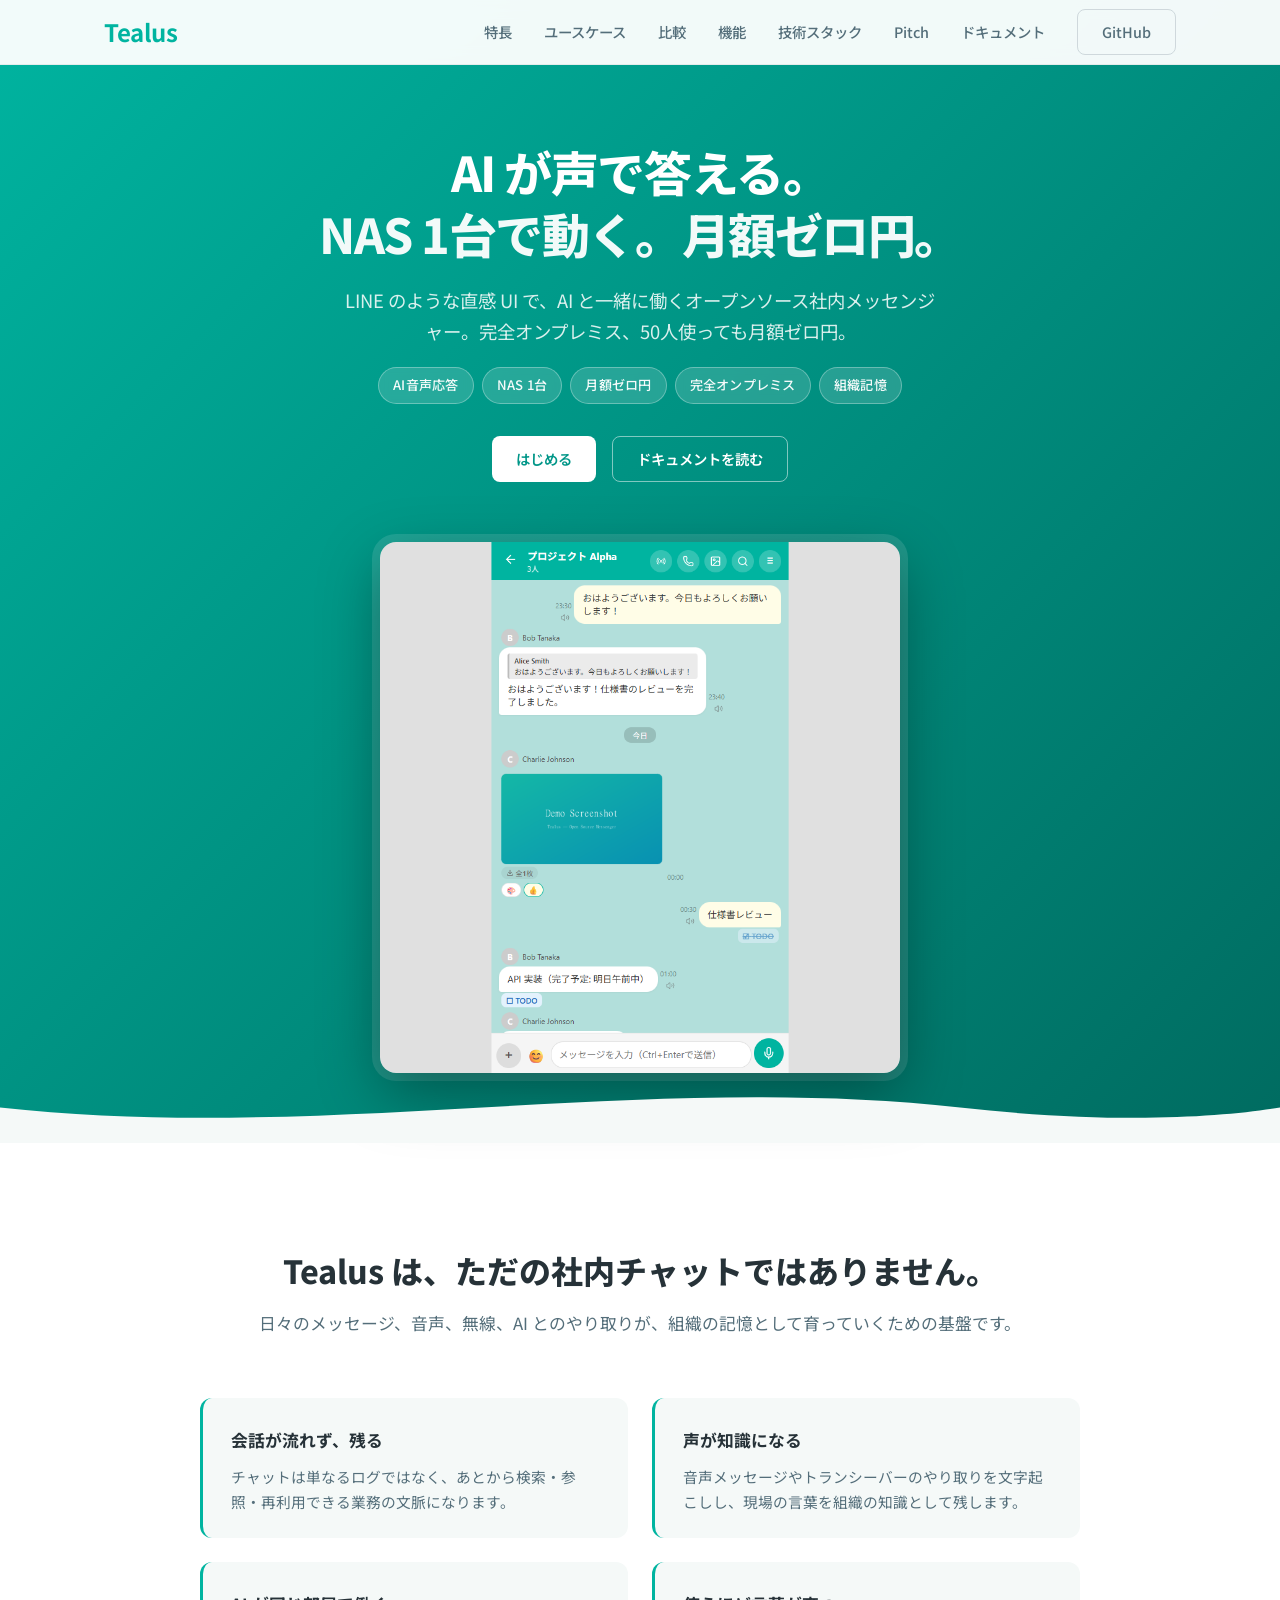
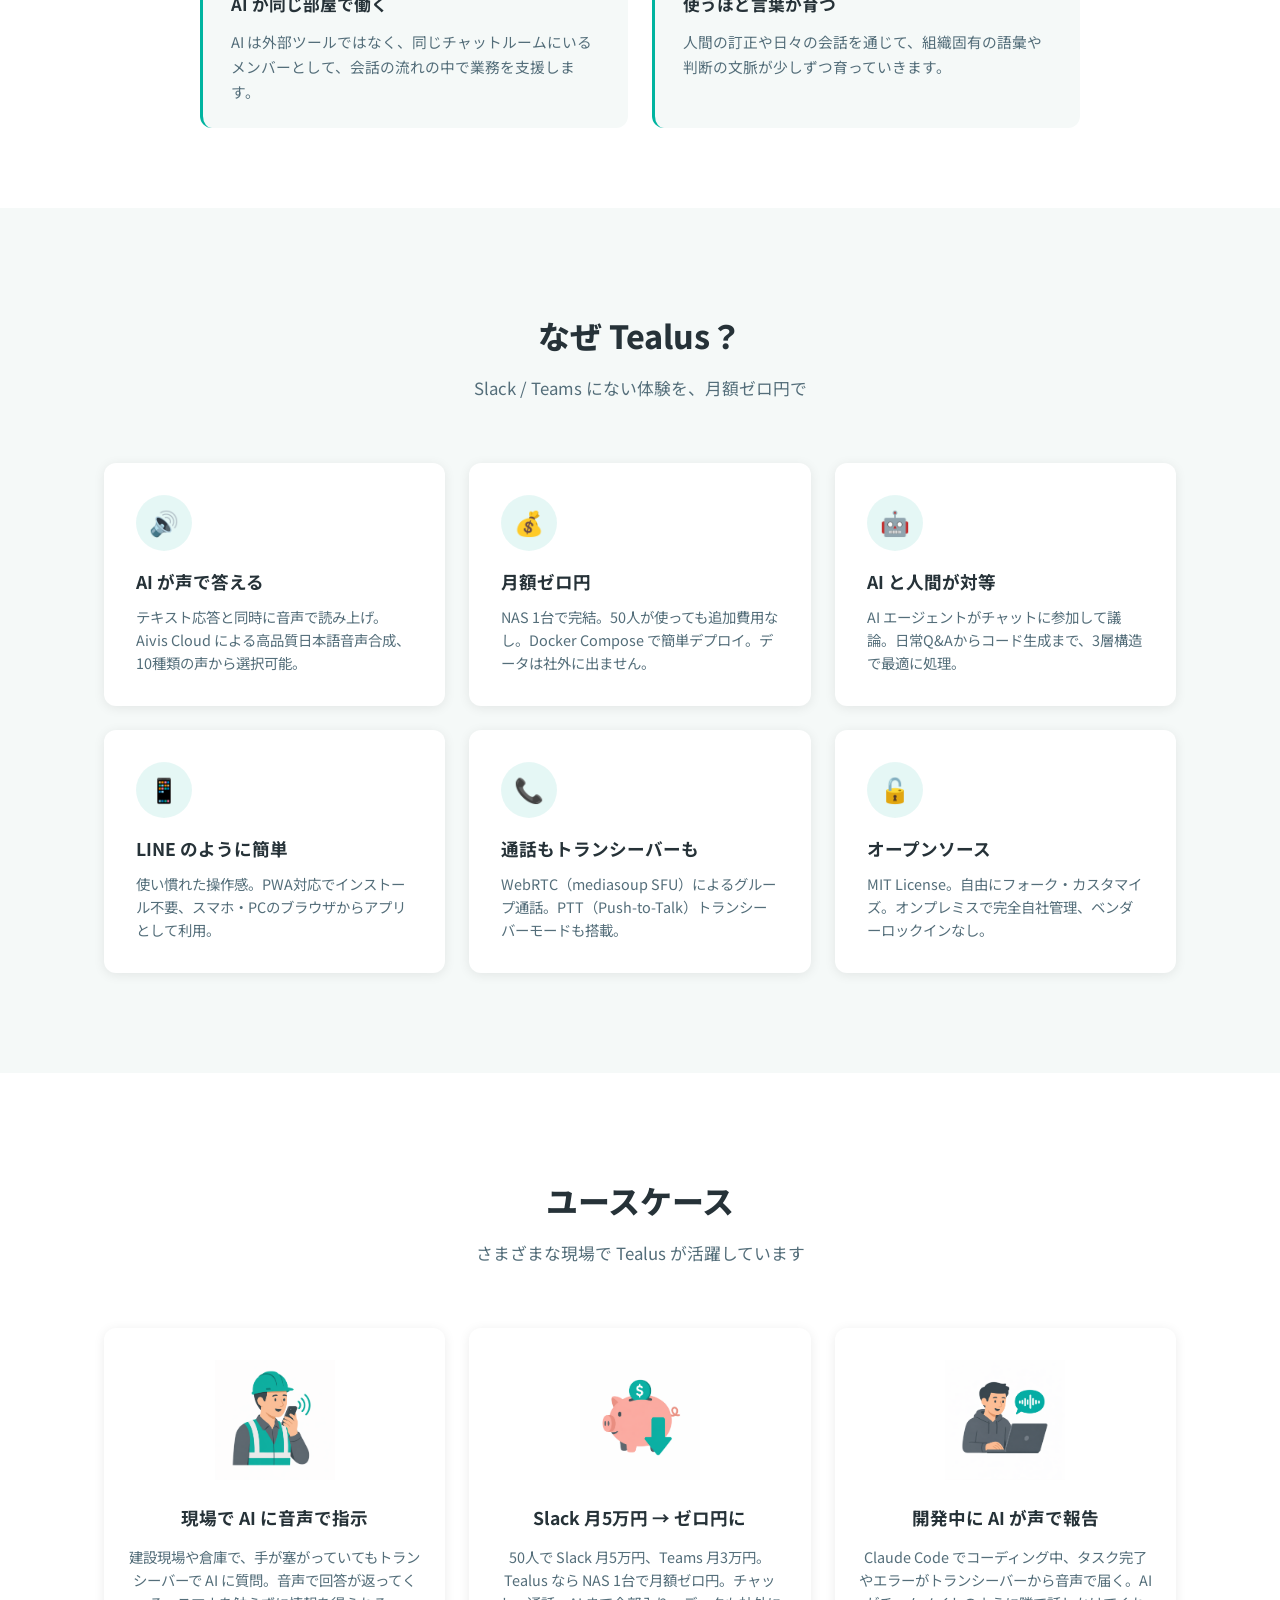
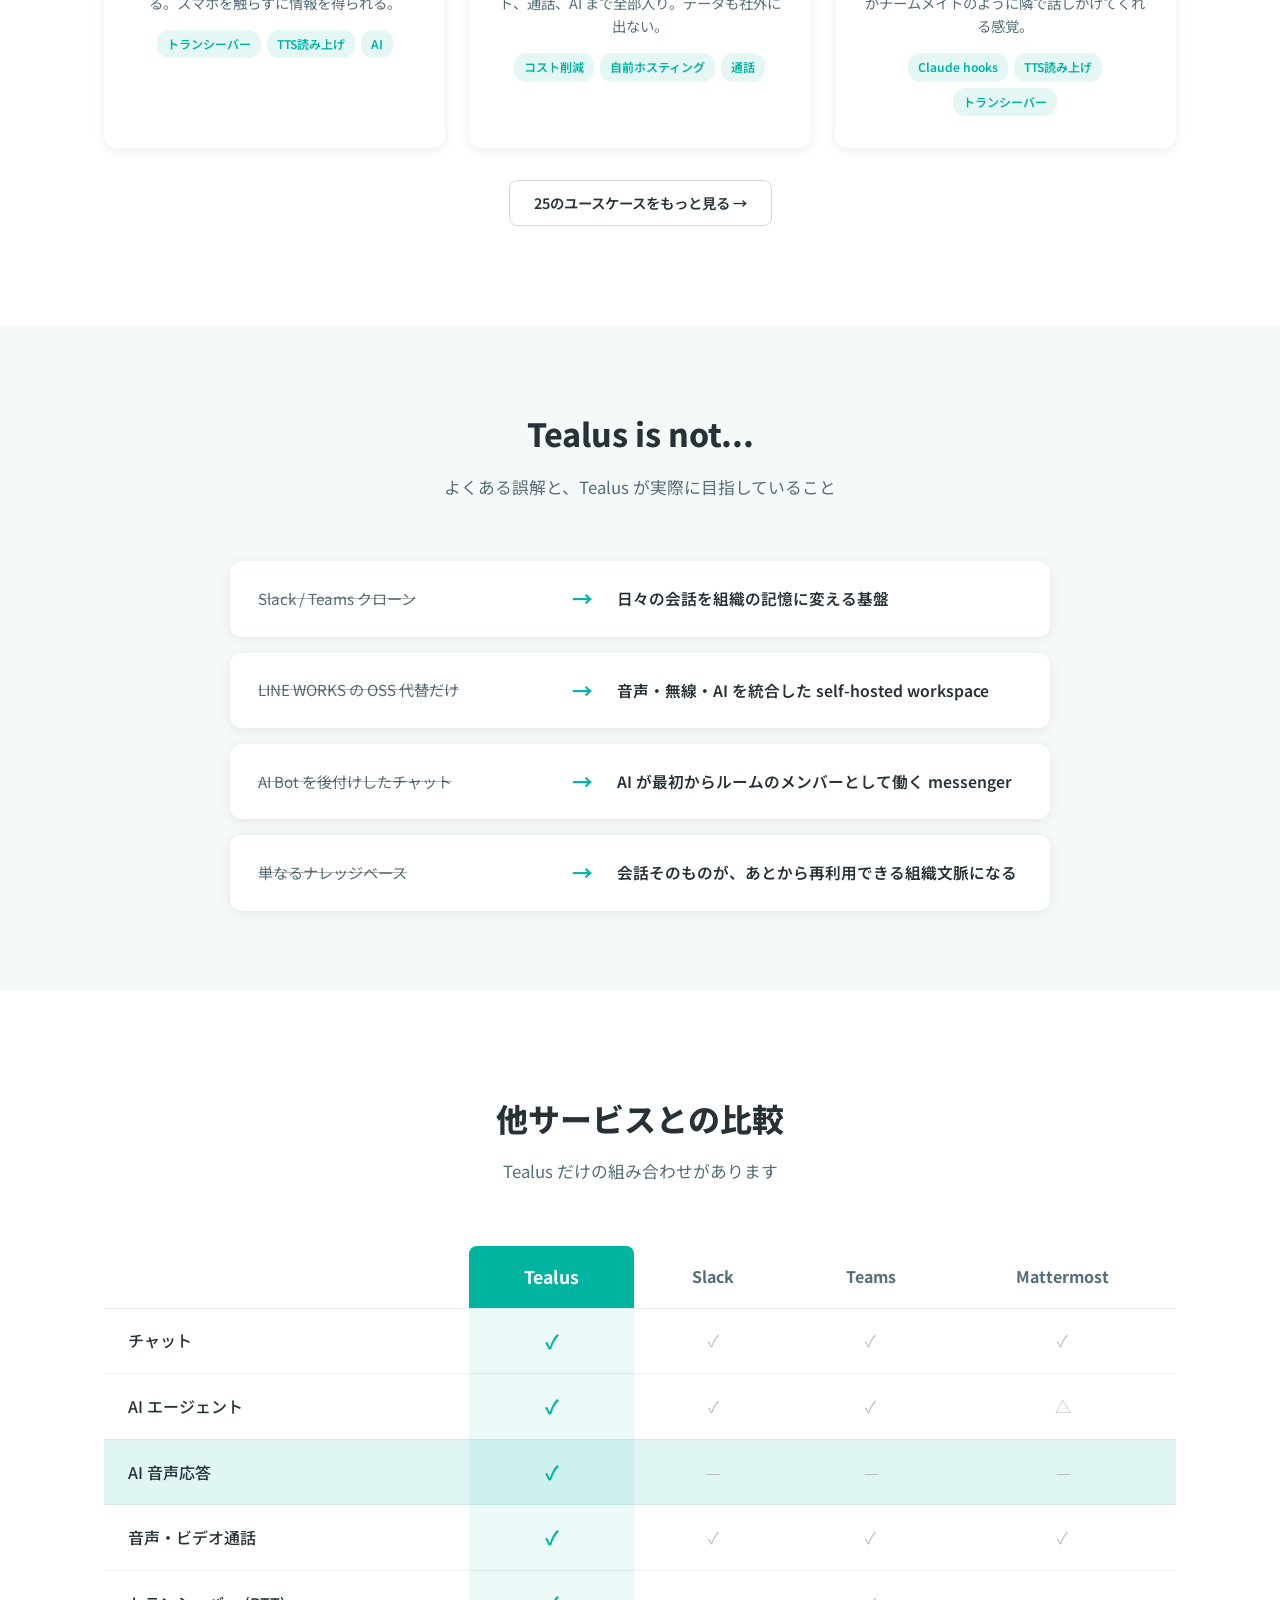
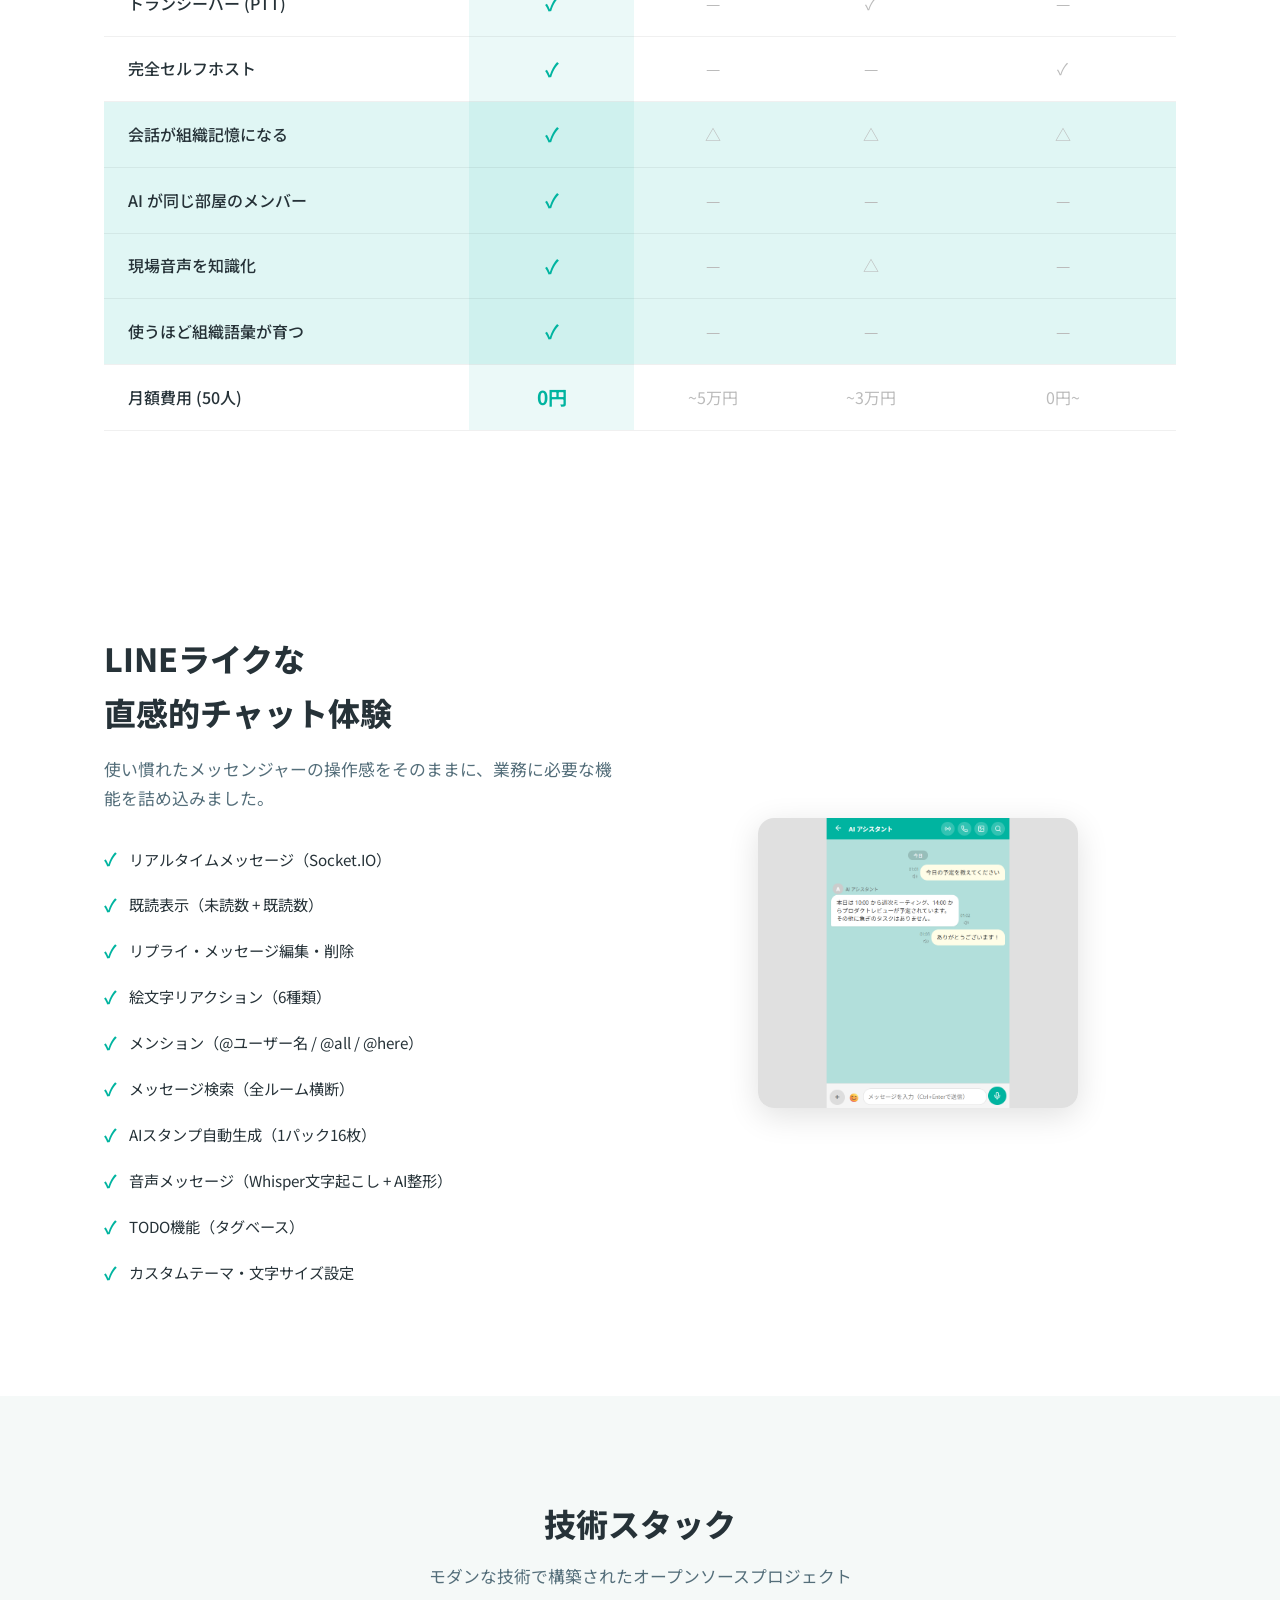
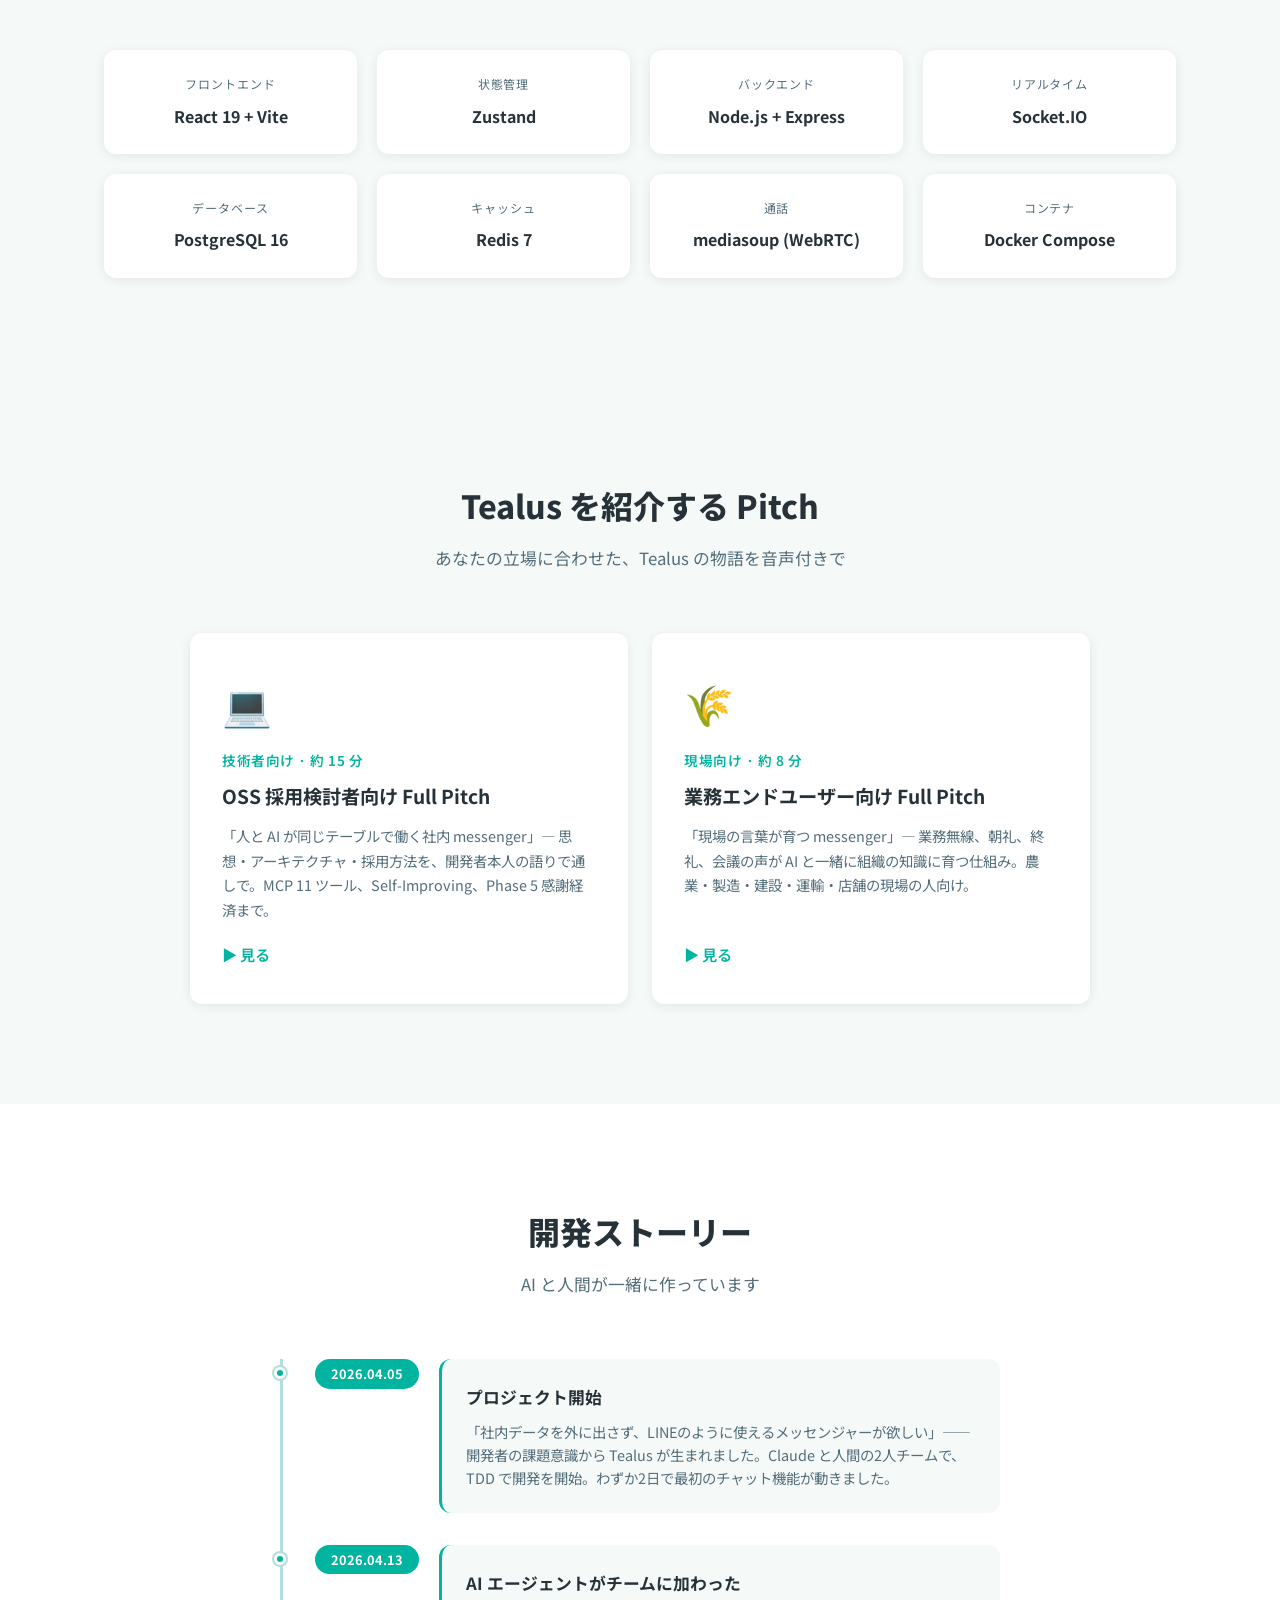
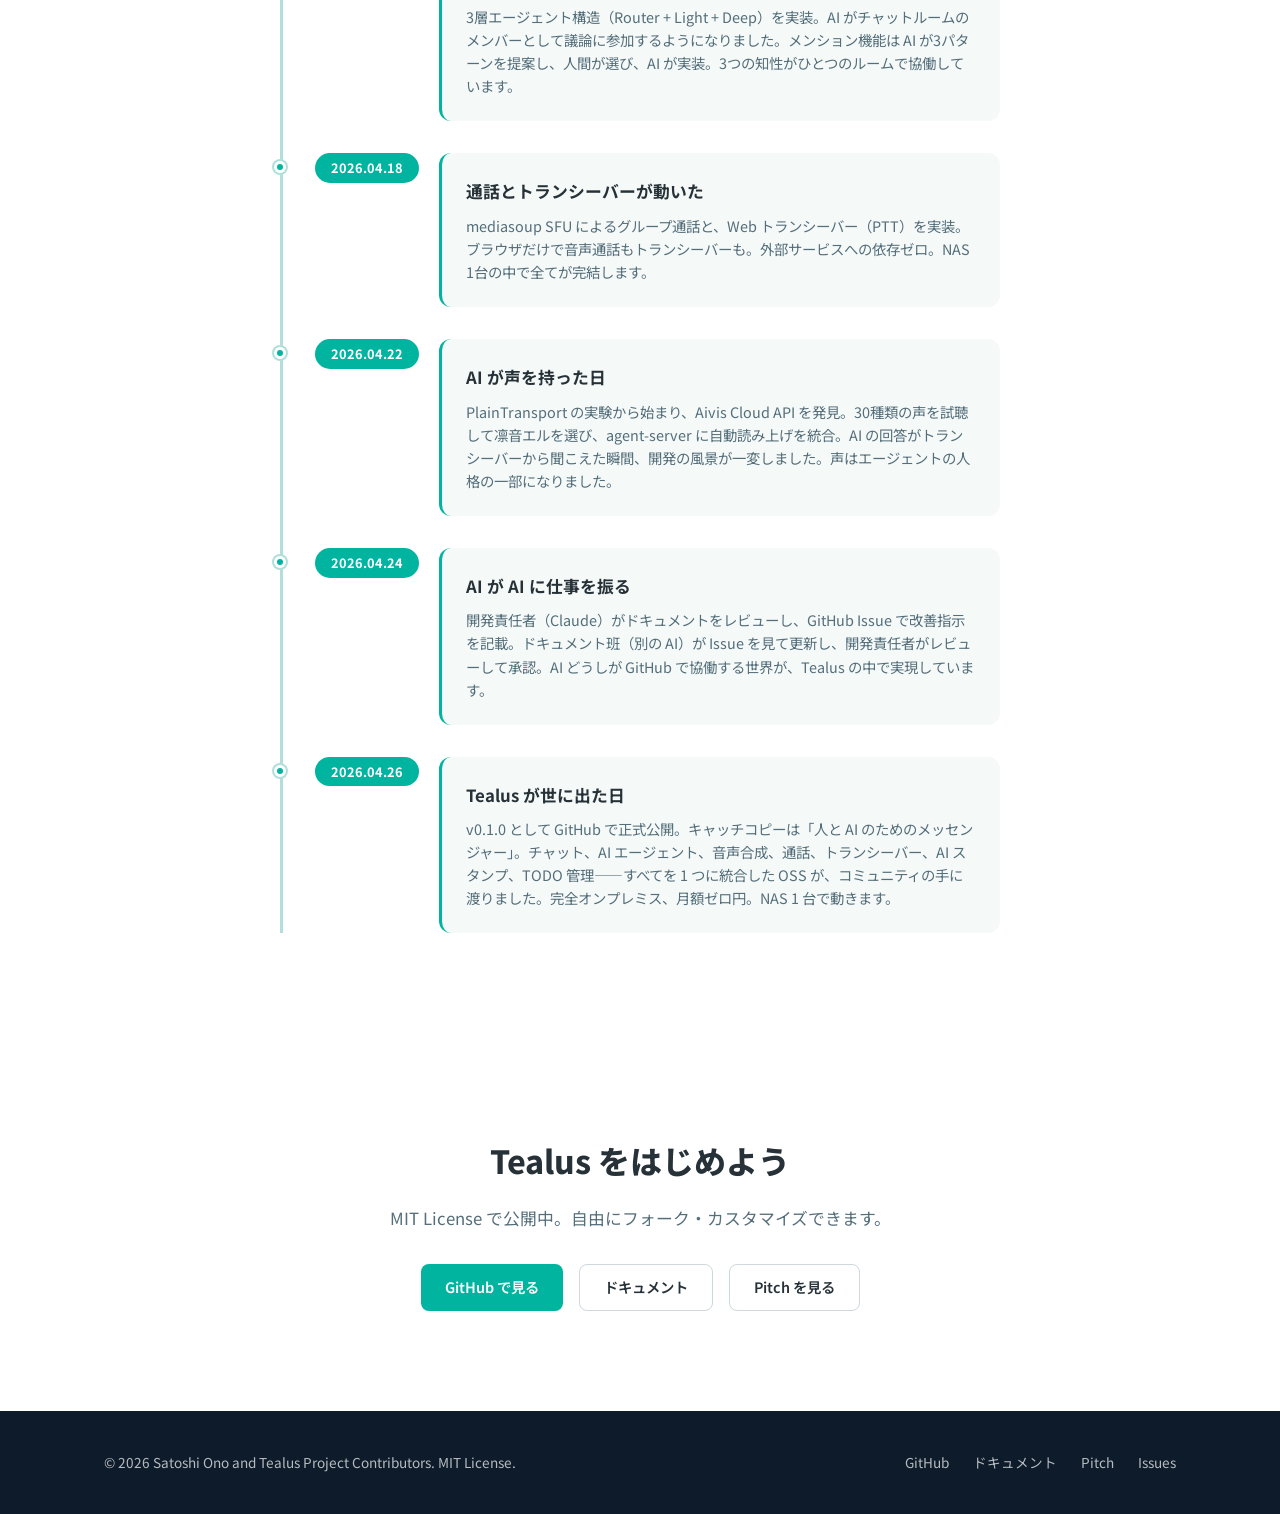
==== index.html @ 7db0a032 "LP: 「Tealus is not...」セクション追加 + 比較表に思想差 4 行 Usecases と Comparison の間に「Tealus is not...」セクション (4 カード)" ====
<!DOCTYPE html>
<html lang="ja">
<head>
  <meta charset="UTF-8">
  <meta name="viewport" content="width=device-width, initial-scale=1.0">
  <title>Tealus — 会話から育つ社内メッセンジャー / AI・音声・組織記憶</title>
  <meta name="description" content="Tealus は、LINEライクな直感的UIの社内メッセンジャー。画像・動画はサーバー保存、AI連携、音声通話まで。オンプレミスで完全自社管理。日々のチャット・音声・無線が、組織の記憶として残ります。">
  <link rel="preconnect" href="https://fonts.googleapis.com">
  <link rel="preconnect" href="https://fonts.gstatic.com" crossorigin>
  <link href="https://fonts.googleapis.com/css2?family=Noto+Sans+JP:wght@400;500;600;700;800&display=swap" rel="stylesheet">
  <link rel="stylesheet" href="assets/css/style.css">
  <link rel="icon" type="image/svg+xml" href="data:image/svg+xml,<svg xmlns='http://www.w3.org/2000/svg' viewBox='0 0 100 100'><text y='.9em' font-size='90'>💬</text></svg>">
  <meta property="og:title" content="Tealus — 会話から育つ社内メッセンジャー / AI・音声・組織記憶">
  <meta property="og:description" content="LINEライクな直感的UIの社内メッセンジャー。画像・動画はサーバー保存、AI連携、音声通話まで。日々のチャット・音声・無線が、組織の記憶として残ります。">
  <meta property="og:type" content="website">
  <meta property="og:url" content="https://tealus.dev/">
  <meta property="og:site_name" content="Tealus">
  <meta property="og:image" content="https://tealus.dev/assets/images/og-image-v2.png">
  <meta property="og:image:secure_url" content="https://tealus.dev/assets/images/og-image-v2.png">
  <meta property="og:image:type" content="image/png">
  <meta property="og:image:width" content="1200">
  <meta property="og:image:height" content="630">
  <meta property="og:image:alt" content="Tealus — 人と AI が同じテーブルで働く社内メッセンジャー">
  <meta name="twitter:card" content="summary_large_image">
  <meta name="twitter:title" content="Tealus — 会話から育つ社内メッセンジャー / AI・音声・組織記憶">
  <meta name="twitter:description" content="LINEライクな直感的UIの社内メッセンジャー。画像・動画はサーバー保存、AI連携、音声通話まで。日々のチャット・音声・無線が、組織の記憶として残ります。">
  <meta name="twitter:image" content="https://tealus.dev/assets/images/og-image-v2.png">
</head>
<body>

  <!-- Header -->
  <header class="header">
    <div class="container">
      <div class="logo">Tealus</div>
      <nav class="nav">
        <a href="#features">特長</a>
        <a href="#usecases">ユースケース</a>
        <a href="#comparison">比較</a>
        <a href="#capabilities">機能</a>
        <a href="#techstack">技術スタック</a>
        <a href="#pitches">Pitch</a>
        <a href="https://docs.tealus.dev" target="_blank">ドキュメント</a>
        <a href="https://github.com/gamasenninn/tealus" target="_blank" class="btn btn-outline">GitHub</a>
      </nav>
    </div>
  </header>

  <!-- Hero -->
  <section class="hero">
    <div class="container">
      <h1>AI が声で答える。<br><span>NAS 1台で動く。月額ゼロ円。</span></h1>
      <p>LINE のような直感 UI で、AI と一緒に働くオープンソース社内メッセンジャー。完全オンプレミス、50人使っても月額ゼロ円。</p>
      <div class="hero-badges">
        <span class="hero-badge">AI音声応答</span>
        <span class="hero-badge">NAS 1台</span>
        <span class="hero-badge">月額ゼロ円</span>
        <span class="hero-badge">完全オンプレミス</span>
        <span class="hero-badge">組織記憶</span>
      </div>
      <div class="hero-buttons">
        <a href="https://docs.tealus.dev/admin/server-setup/" class="btn btn-primary">はじめる</a>
        <a href="https://docs.tealus.dev" class="btn btn-outline">ドキュメントを読む</a>
      </div>
      <div class="hero-visual">
        <img src="assets/images/hero-chat.png" alt="Tealus チャット画面" class="hero-img">
      </div>
    </div>
    <svg class="hero-wave" viewBox="0 0 1440 80" xmlns="http://www.w3.org/2000/svg" preserveAspectRatio="none">
      <path d="M0,40 C360,80 720,0 1080,40 C1260,60 1380,50 1440,40 L1440,80 L0,80 Z" fill="#F5F9F8"/>
    </svg>
  </section>

  <!-- Concept -->
  <section class="concept">
    <div class="container">
      <div class="section-title">
        <h2>Tealus は、ただの社内チャットではありません。</h2>
        <p>日々のメッセージ、音声、無線、AI とのやり取りが、組織の記憶として育っていくための基盤です。</p>
      </div>
      <div class="concept-grid">
        <div class="concept-card">
          <h3>会話が流れず、残る</h3>
          <p>チャットは単なるログではなく、あとから検索・参照・再利用できる業務の文脈になります。</p>
        </div>
        <div class="concept-card">
          <h3>声が知識になる</h3>
          <p>音声メッセージやトランシーバーのやり取りを文字起こしし、現場の言葉を組織の知識として残します。</p>
        </div>
        <div class="concept-card">
          <h3>AI が同じ部屋で働く</h3>
          <p>AI は外部ツールではなく、同じチャットルームにいるメンバーとして、会話の流れの中で業務を支援します。</p>
        </div>
        <div class="concept-card">
          <h3>使うほど言葉が育つ</h3>
          <p>人間の訂正や日々の会話を通じて、組織固有の語彙や判断の文脈が少しずつ育っていきます。</p>
        </div>
      </div>
    </div>
  </section>

  <!-- Features -->
  <section class="features" id="features">
    <div class="container">
      <div class="section-title">
        <h2>なぜ Tealus？</h2>
        <p>Slack / Teams にない体験を、月額ゼロ円で</p>
      </div>
      <div class="features-grid">
        <div class="feature-card">
          <div class="feature-icon">🔊</div>
          <h3>AI が声で答える</h3>
          <p>テキスト応答と同時に音声で読み上げ。Aivis Cloud による高品質日本語音声合成、10種類の声から選択可能。</p>
        </div>
        <div class="feature-card">
          <div class="feature-icon">💰</div>
          <h3>月額ゼロ円</h3>
          <p>NAS 1台で完結。50人が使っても追加費用なし。Docker Compose で簡単デプロイ。データは社外に出ません。</p>
        </div>
        <div class="feature-card">
          <div class="feature-icon">🤖</div>
          <h3>AI と人間が対等</h3>
          <p>AI エージェントがチャットに参加して議論。日常Q&Aからコード生成まで、3層構造で最適に処理。</p>
        </div>
        <div class="feature-card">
          <div class="feature-icon">📱</div>
          <h3>LINE のように簡単</h3>
          <p>使い慣れた操作感。PWA対応でインストール不要、スマホ・PCのブラウザからアプリとして利用。</p>
        </div>
        <div class="feature-card">
          <div class="feature-icon">📞</div>
          <h3>通話もトランシーバーも</h3>
          <p>WebRTC（mediasoup SFU）によるグループ通話。PTT（Push-to-Talk）トランシーバーモードも搭載。</p>
        </div>
        <div class="feature-card">
          <div class="feature-icon">🔓</div>
          <h3>オープンソース</h3>
          <p>MIT License。自由にフォーク・カスタマイズ。オンプレミスで完全自社管理、ベンダーロックインなし。</p>
        </div>
      </div>
    </div>
  </section>

  <!-- Usecases -->
  <section class="usecases" id="usecases">
    <div class="container">
      <div class="section-title">
        <h2>ユースケース</h2>
        <p>さまざまな現場で Tealus が活躍しています</p>
      </div>
      <div class="usecases-grid">
        <div class="usecase-card">
          <img src="assets/images/uc-construction.png" alt="現場で AI に音声で指示" class="usecase-img">
          <h3>現場で AI に音声で指示</h3>
          <p>建設現場や倉庫で、手が塞がっていてもトランシーバーで AI に質問。音声で回答が返ってくる。スマホを触らずに情報を得られる。</p>
          <div class="usecase-tags">
            <span class="usecase-tag">トランシーバー</span>
            <span class="usecase-tag">TTS読み上げ</span>
            <span class="usecase-tag">AI</span>
          </div>
        </div>
        <div class="usecase-card">
          <img src="assets/images/uc-cost.png" alt="Slack 月5万円 → ゼロ円に" class="usecase-img">
          <h3>Slack 月5万円 → ゼロ円に</h3>
          <p>50人で Slack 月5万円、Teams 月3万円。Tealus なら NAS 1台で月額ゼロ円。チャット、通話、AI まで全部入り。データも社外に出ない。</p>
          <div class="usecase-tags">
            <span class="usecase-tag">コスト削減</span>
            <span class="usecase-tag">自前ホスティング</span>
            <span class="usecase-tag">通話</span>
          </div>
        </div>
        <div class="usecase-card">
          <img src="assets/images/uc-developer.png" alt="開発中に AI が声で報告" class="usecase-img">
          <h3>開発中に AI が声で報告</h3>
          <p>Claude Code でコーディング中、タスク完了やエラーがトランシーバーから音声で届く。AI がチームメイトのように隣で話しかけてくれる感覚。</p>
          <div class="usecase-tags">
            <span class="usecase-tag">Claude hooks</span>
            <span class="usecase-tag">TTS読み上げ</span>
            <span class="usecase-tag">トランシーバー</span>
          </div>
        </div>
      </div>
      <div class="usecases-more">
        <a href="https://docs.tealus.dev/usecases/" target="_blank" class="btn btn-outline">25のユースケースをもっと見る →</a>
      </div>
    </div>
  </section>

  <!-- Tealus is not -->
  <section class="not-section">
    <div class="container">
      <div class="section-title">
        <h2>Tealus is not...</h2>
        <p>よくある誤解と、Tealus が実際に目指していること</p>
      </div>
      <div class="not-grid">
        <div class="not-card">
          <div class="not-label">Slack / Teams クローン</div>
          <div class="not-arrow">→</div>
          <div class="not-value">日々の会話を組織の記憶に変える基盤</div>
        </div>
        <div class="not-card">
          <div class="not-label">LINE WORKS の OSS 代替だけ</div>
          <div class="not-arrow">→</div>
          <div class="not-value">音声・無線・AI を統合した self-hosted workspace</div>
        </div>
        <div class="not-card">
          <div class="not-label">AI Bot を後付けしたチャット</div>
          <div class="not-arrow">→</div>
          <div class="not-value">AI が最初からルームのメンバーとして働く messenger</div>
        </div>
        <div class="not-card">
          <div class="not-label">単なるナレッジベース</div>
          <div class="not-arrow">→</div>
          <div class="not-value">会話そのものが、あとから再利用できる組織文脈になる</div>
        </div>
      </div>
    </div>
  </section>

  <!-- Comparison -->
  <section class="comparison" id="comparison">
    <div class="container">
      <div class="section-title">
        <h2>他サービスとの比較</h2>
        <p>Tealus だけの組み合わせがあります</p>
      </div>
      <div class="comparison-table-wrapper">
        <table class="comparison-table">
          <thead>
            <tr>
              <th></th>
              <th class="highlight">Tealus</th>
              <th>Slack</th>
              <th>Teams</th>
              <th>Mattermost</th>
            </tr>
          </thead>
          <tbody>
            <tr><td>チャット</td><td class="highlight">&#10003;</td><td>&#10003;</td><td>&#10003;</td><td>&#10003;</td></tr>
            <tr><td>AI エージェント</td><td class="highlight">&#10003;</td><td>&#10003;</td><td>&#10003;</td><td>&#9651;</td></tr>
            <tr class="unique-row"><td>AI 音声応答</td><td class="highlight">&#10003;</td><td>&mdash;</td><td>&mdash;</td><td>&mdash;</td></tr>
            <tr><td>音声・ビデオ通話</td><td class="highlight">&#10003;</td><td>&#10003;</td><td>&#10003;</td><td>&#10003;</td></tr>
            <tr><td>トランシーバー (PTT)</td><td class="highlight">&#10003;</td><td>&mdash;</td><td>&#10003;</td><td>&mdash;</td></tr>
            <tr><td>完全セルフホスト</td><td class="highlight">&#10003;</td><td>&mdash;</td><td>&mdash;</td><td>&#10003;</td></tr>
            <tr class="unique-row"><td>会話が組織記憶になる</td><td class="highlight">&#10003;</td><td>&#9651;</td><td>&#9651;</td><td>&#9651;</td></tr>
            <tr class="unique-row"><td>AI が同じ部屋のメンバー</td><td class="highlight">&#10003;</td><td>&mdash;</td><td>&mdash;</td><td>&mdash;</td></tr>
            <tr class="unique-row"><td>現場音声を知識化</td><td class="highlight">&#10003;</td><td>&mdash;</td><td>&#9651;</td><td>&mdash;</td></tr>
            <tr class="unique-row"><td>使うほど組織語彙が育つ</td><td class="highlight">&#10003;</td><td>&mdash;</td><td>&mdash;</td><td>&mdash;</td></tr>
            <tr><td>月額費用 (50人)</td><td class="highlight price-zero">0円</td><td>~5万円</td><td>~3万円</td><td>0円~</td></tr>
          </tbody>
        </table>
      </div>
    </div>
  </section>

  <!-- Capabilities -->
  <section class="capabilities" id="capabilities">
    <div class="container">
      <div class="capabilities-grid">
        <div class="capabilities-content">
          <h2>LINEライクな<br>直感的チャット体験</h2>
          <p>使い慣れたメッセンジャーの操作感をそのままに、業務に必要な機能を詰め込みました。</p>
          <ul class="capability-list">
            <li>リアルタイムメッセージ（Socket.IO）</li>
            <li>既読表示（未読数 + 既読数）</li>
            <li>リプライ・メッセージ編集・削除</li>
            <li>絵文字リアクション（6種類）</li>
            <li>メンション（@ユーザー名 / @all / @here）</li>
            <li>メッセージ検索（全ルーム横断）</li>
            <li>AIスタンプ自動生成（1パック16枚）</li>
            <li>音声メッセージ（Whisper文字起こし + AI整形）</li>
            <li>TODO機能（タグベース）</li>
            <li>カスタムテーマ・文字サイズ設定</li>
          </ul>
        </div>
        <div class="capabilities-visual">
          <img src="assets/images/chat-group.png" alt="グループチャット" class="capabilities-img">
        </div>
      </div>
    </div>
  </section>

  <!-- Tech Stack -->
  <section class="techstack" id="techstack">
    <div class="container">
      <div class="section-title">
        <h2>技術スタック</h2>
        <p>モダンな技術で構築されたオープンソースプロジェクト</p>
      </div>
      <div class="tech-grid">
        <div class="tech-item">
          <div class="tech-label">フロントエンド</div>
          <div class="tech-name">React 19 + Vite</div>
        </div>
        <div class="tech-item">
          <div class="tech-label">状態管理</div>
          <div class="tech-name">Zustand</div>
        </div>
        <div class="tech-item">
          <div class="tech-label">バックエンド</div>
          <div class="tech-name">Node.js + Express</div>
        </div>
        <div class="tech-item">
          <div class="tech-label">リアルタイム</div>
          <div class="tech-name">Socket.IO</div>
        </div>
        <div class="tech-item">
          <div class="tech-label">データベース</div>
          <div class="tech-name">PostgreSQL 16</div>
        </div>
        <div class="tech-item">
          <div class="tech-label">キャッシュ</div>
          <div class="tech-name">Redis 7</div>
        </div>
        <div class="tech-item">
          <div class="tech-label">通話</div>
          <div class="tech-name">mediasoup (WebRTC)</div>
        </div>
        <div class="tech-item">
          <div class="tech-label">コンテナ</div>
          <div class="tech-name">Docker Compose</div>
        </div>
      </div>
    </div>
  </section>

  <!-- Pitches -->
  <section class="pitches" id="pitches">
    <div class="container">
      <div class="section-title">
        <h2>Tealus を紹介する Pitch</h2>
        <p>あなたの立場に合わせた、Tealus の物語を音声付きで</p>
      </div>
      <div class="pitches-grid">
        <a href="/pitch/" class="pitch-card">
          <div class="pitch-icon">💻</div>
          <div class="pitch-meta">技術者向け · 約 15 分</div>
          <h3>OSS 採用検討者向け Full Pitch</h3>
          <p>「人と AI が同じテーブルで働く社内 messenger」— 思想・アーキテクチャ・採用方法を、開発者本人の語りで通しで。MCP 11 ツール、Self-Improving、Phase 5 感謝経済まで。</p>
          <div class="pitch-cta">▶ 見る</div>
        </a>
        <a href="/pitch/field/" class="pitch-card">
          <div class="pitch-icon">🌾</div>
          <div class="pitch-meta">現場向け · 約 8 分</div>
          <h3>業務エンドユーザー向け Full Pitch</h3>
          <p>「現場の言葉が育つ messenger」— 業務無線、朝礼、終礼、会議の声が AI と一緒に組織の知識に育つ仕組み。農業・製造・建設・運輸・店舗の現場の人向け。</p>
          <div class="pitch-cta">▶ 見る</div>
        </a>
      </div>
    </div>
  </section>

  <!-- Story -->
  <section class="story" id="story">
    <div class="container">
      <div class="section-title">
        <h2>開発ストーリー</h2>
        <p>AI と人間が一緒に作っています</p>
      </div>
      <div class="story-timeline">
        <div class="story-item">
          <div class="story-date">2026.04.05</div>
          <div class="story-content">
            <h3>プロジェクト開始</h3>
            <p>「社内データを外に出さず、LINEのように使えるメッセンジャーが欲しい」——開発者の課題意識から Tealus が生まれました。Claude と人間の2人チームで、TDD で開発を開始。わずか2日で最初のチャット機能が動きました。</p>
          </div>
        </div>
        <div class="story-item">
          <div class="story-date">2026.04.13</div>
          <div class="story-content">
            <h3>AI エージェントがチームに加わった</h3>
            <p>3層エージェント構造（Router + Light + Deep）を実装。AI がチャットルームのメンバーとして議論に参加するようになりました。メンション機能は AI が3パターンを提案し、人間が選び、AI が実装。3つの知性がひとつのルームで協働しています。</p>
          </div>
        </div>
        <div class="story-item">
          <div class="story-date">2026.04.18</div>
          <div class="story-content">
            <h3>通話とトランシーバーが動いた</h3>
            <p>mediasoup SFU によるグループ通話と、Web トランシーバー（PTT）を実装。ブラウザだけで音声通話もトランシーバーも。外部サービスへの依存ゼロ。NAS 1台の中で全てが完結します。</p>
          </div>
        </div>
        <div class="story-item">
          <div class="story-date">2026.04.22</div>
          <div class="story-content">
            <h3>AI が声を持った日</h3>
            <p>PlainTransport の実験から始まり、Aivis Cloud API を発見。30種類の声を試聴して凛音エルを選び、agent-server に自動読み上げを統合。AI の回答がトランシーバーから聞こえた瞬間、開発の風景が一変しました。声はエージェントの人格の一部になりました。</p>
          </div>
        </div>
        <div class="story-item">
          <div class="story-date">2026.04.24</div>
          <div class="story-content">
            <h3>AI が AI に仕事を振る</h3>
            <p>開発責任者（Claude）がドキュメントをレビューし、GitHub Issue で改善指示を記載。ドキュメント班（別の AI）が Issue を見て更新し、開発責任者がレビューして承認。AI どうしが GitHub で協働する世界が、Tealus の中で実現しています。</p>
          </div>
        </div>
        <div class="story-item">
          <div class="story-date">2026.04.26</div>
          <div class="story-content">
            <h3>Tealus が世に出た日</h3>
            <p>v0.1.0 として GitHub で正式公開。キャッチコピーは「人と AI のためのメッセンジャー」。チャット、AI エージェント、音声合成、通話、トランシーバー、AI スタンプ、TODO 管理——すべてを 1 つに統合した OSS が、コミュニティの手に渡りました。完全オンプレミス、月額ゼロ円。NAS 1 台で動きます。</p>
          </div>
        </div>
      </div>
    </div>
  </section>

  <!-- CTA -->
  <section class="cta">
    <div class="container">
      <h2>Tealus をはじめよう</h2>
      <p>MIT License で公開中。自由にフォーク・カスタマイズできます。</p>
      <div class="cta-buttons">
        <a href="https://github.com/gamasenninn/tealus" target="_blank" class="btn btn-primary">GitHub で見る</a>
        <a href="https://docs.tealus.dev" target="_blank" class="btn btn-outline">ドキュメント</a>
        <a href="#pitches" class="btn btn-outline">Pitch を見る</a>
      </div>
    </div>
  </section>

  <!-- Footer -->
  <footer class="footer">
    <div class="container">
      <div>&copy; 2026 Satoshi Ono and Tealus Project Contributors. MIT License.</div>
      <div class="footer-links">
        <a href="https://github.com/gamasenninn/tealus" target="_blank">GitHub</a>
        <a href="https://docs.tealus.dev" target="_blank">ドキュメント</a>
        <a href="#pitches">Pitch</a>
        <a href="https://github.com/gamasenninn/tealus/issues" target="_blank">Issues</a>
      </div>
    </div>
  </footer>

</body>
</html>
---- assets/css/style.css ----
/* ===== Reset & Base ===== */
*, *::before, *::after { box-sizing: border-box; margin: 0; padding: 0; }

:root {
  --primary: #00B4A0;
  --primary-dark: #009688;
  --primary-light: #B2DFDB;
  --text: #263238;
  --text-secondary: #546E7A;
  --bg: #FFFFFF;
  --bg-alt: #F5F9F8;
  --bg-dark: #1A2332;
  --shadow: 0 2px 12px rgba(0, 0, 0, 0.08);
  --radius: 12px;
}

html { scroll-behavior: smooth; }

body {
  font-family: 'Noto Sans JP', -apple-system, BlinkMacSystemFont, sans-serif;
  color: var(--text);
  background: var(--bg);
  line-height: 1.7;
  -webkit-font-smoothing: antialiased;
}

a { color: var(--primary-dark); text-decoration: none; }
img { max-width: 100%; height: auto; }

.container {
  max-width: 1120px;
  margin: 0 auto;
  padding: 0 24px;
}

/* ===== Header ===== */
.header {
  position: fixed;
  top: 0;
  left: 0;
  right: 0;
  z-index: 100;
  background: rgba(255, 255, 255, 0.95);
  backdrop-filter: blur(8px);
  border-bottom: 1px solid rgba(0, 0, 0, 0.06);
}

.header .container {
  display: flex;
  align-items: center;
  justify-content: space-between;
  height: 64px;
}

.logo {
  font-size: 1.5rem;
  font-weight: 700;
  color: var(--primary);
  letter-spacing: -0.02em;
}

.nav { display: flex; gap: 32px; align-items: center; }
.nav a { color: var(--text-secondary); font-size: 0.9rem; font-weight: 500; transition: color 0.2s; }
.nav a:hover { color: var(--primary); }

.btn {
  display: inline-flex;
  align-items: center;
  gap: 8px;
  padding: 10px 24px;
  border-radius: 8px;
  font-weight: 600;
  font-size: 0.9rem;
  transition: all 0.2s;
  border: none;
  cursor: pointer;
}

.btn-primary {
  background: var(--primary);
  color: white;
}
.btn-primary:hover { background: var(--primary-dark); color: white; }

.btn-outline {
  background: transparent;
  color: var(--text);
  border: 1.5px solid #CFD8DC;
}
.btn-outline:hover { border-color: var(--primary); color: var(--primary); }

/* ===== Hero ===== */
.hero {
  padding: 140px 0 0;
  text-align: center;
  background: linear-gradient(135deg, #00B4A0 0%, #006B60 100%);
  color: white;
  position: relative;
}

.hero h1 {
  font-size: 3rem;
  font-weight: 800;
  line-height: 1.3;
  letter-spacing: -0.03em;
  margin-bottom: 20px;
  color: white;
}

.hero h1 span { color: rgba(255, 255, 255, 0.95); }

.hero p {
  font-size: 1.15rem;
  color: rgba(255, 255, 255, 0.85);
  max-width: 600px;
  margin: 0 auto 36px;
}

.hero-badges {
  display: flex;
  gap: 8px;
  justify-content: center;
  flex-wrap: wrap;
  margin: -16px auto 32px;
  max-width: 640px;
}

.hero-badge {
  display: inline-block;
  padding: 6px 14px;
  border-radius: 999px;
  background: rgba(255, 255, 255, 0.15);
  border: 1px solid rgba(255, 255, 255, 0.3);
  color: rgba(255, 255, 255, 0.95);
  font-size: 0.82rem;
  font-weight: 500;
  letter-spacing: 0.02em;
  backdrop-filter: blur(4px);
}

.hero-buttons { display: flex; gap: 16px; justify-content: center; flex-wrap: wrap; }

.hero .btn-primary {
  background: white;
  color: var(--primary-dark);
}
.hero .btn-primary:hover { background: rgba(255, 255, 255, 0.9); color: var(--primary-dark); }

.hero .btn-outline {
  border-color: rgba(255, 255, 255, 0.5);
  color: white;
}
.hero .btn-outline:hover { border-color: white; color: white; }

.hero-visual {
  margin-top: 60px;
  max-width: 520px;
  margin-left: auto;
  margin-right: auto;
  padding: 0;
  background: transparent;
  border: none;
}

.hero-wave {
  display: block;
  width: 100%;
  height: auto;
  margin-top: -1px;
}

.hero-img {
  max-width: 100%;
  height: auto;
  border-radius: 16px;
  display: block;
  box-shadow: 0 20px 60px rgba(0, 0, 0, 0.35), 0 0 0 8px rgba(255, 255, 255, 0.12);
}

/* ===== Concept ===== */
.concept {
  padding: 100px 0 80px;
  background: var(--bg);
}

.concept-grid {
  display: grid;
  grid-template-columns: repeat(2, 1fr);
  gap: 24px;
  max-width: 880px;
  margin: 0 auto;
}

.concept-card {
  background: var(--bg-alt);
  border-radius: var(--radius);
  padding: 28px 28px 24px;
  border-left: 3px solid var(--primary);
}

.concept-card h3 {
  font-size: 1.05rem;
  font-weight: 700;
  margin-bottom: 10px;
  color: var(--text);
}

.concept-card p {
  color: var(--text-secondary);
  font-size: 0.92rem;
  line-height: 1.7;
}

/* ===== Features ===== */
.features {
  padding: 100px 0;
  background: var(--bg-alt);
}

.section-title {
  text-align: center;
  margin-bottom: 60px;
}

.section-title h2 {
  font-size: 2rem;
  font-weight: 800;
  margin-bottom: 12px;
}

.section-title p {
  color: var(--text-secondary);
  font-size: 1.05rem;
}

.features-grid {
  display: grid;
  grid-template-columns: repeat(3, 1fr);
  gap: 24px;
}

.feature-card {
  background: var(--bg);
  border-radius: var(--radius);
  padding: 32px;
  box-shadow: var(--shadow);
  transition: transform 0.2s;
}

.feature-card:hover {
  transform: translateY(-4px);
  box-shadow: 0 8px 24px rgba(0, 180, 160, 0.15);
}

.feature-icon {
  width: 56px;
  height: 56px;
  background: rgba(0, 180, 160, 0.1);
  border-radius: 50%;
  display: flex;
  align-items: center;
  justify-content: center;
  font-size: 1.5rem;
  margin-bottom: 16px;
}

.feature-card h3 {
  font-size: 1.1rem;
  font-weight: 700;
  margin-bottom: 8px;
}

.feature-card p {
  color: var(--text-secondary);
  font-size: 0.9rem;
  line-height: 1.6;
}

/* ===== Usecases ===== */
.usecases {
  padding: 100px 0;
}

.usecases-grid {
  display: grid;
  grid-template-columns: repeat(3, 1fr);
  gap: 24px;
  margin-bottom: 32px;
}

.usecase-card {
  background: white;
  border-radius: var(--radius);
  padding: 32px 24px;
  box-shadow: var(--shadow);
  transition: transform 0.2s, box-shadow 0.2s;
  text-align: center;
}

.usecase-card:hover {
  transform: translateY(-4px);
  box-shadow: 0 8px 24px rgba(0, 180, 160, 0.15);
}

.usecase-img {
  width: 120px;
  height: 120px;
  object-fit: contain;
  margin-bottom: 16px;
}

.usecase-card h3 {
  font-size: 1.1rem;
  font-weight: 700;
  margin-bottom: 12px;
}

.usecase-card p {
  font-size: 0.9rem;
  color: var(--text-secondary);
  line-height: 1.6;
  margin-bottom: 16px;
}

.usecase-tags {
  display: flex;
  flex-wrap: wrap;
  justify-content: center;
  gap: 6px;
}

.usecase-tag {
  background: rgba(0, 180, 160, 0.1);
  color: #00B4A0;
  font-size: 0.75rem;
  font-weight: 600;
  padding: 4px 10px;
  border-radius: 12px;
}

.usecases-more {
  text-align: center;
  margin-top: 8px;
}

/* ===== Pitches ===== */
.pitches {
  padding: 100px 0;
  background: var(--bg-alt);
}

.pitches-grid {
  display: grid;
  grid-template-columns: repeat(2, 1fr);
  gap: 24px;
  max-width: 900px;
  margin: 0 auto;
}

.pitch-card {
  background: white;
  border-radius: var(--radius);
  padding: 36px 32px;
  box-shadow: var(--shadow);
  transition: transform 0.2s, box-shadow 0.2s;
  display: flex;
  flex-direction: column;
  text-decoration: none;
  color: inherit;
}

.pitch-card:hover {
  transform: translateY(-4px);
  box-shadow: 0 8px 24px rgba(0, 180, 160, 0.2);
}

.pitch-icon {
  font-size: 2.5rem;
  margin-bottom: 12px;
}

.pitch-meta {
  color: var(--primary);
  font-size: 0.85rem;
  font-weight: 600;
  letter-spacing: 0.04em;
  margin-bottom: 8px;
}

.pitch-card h3 {
  font-size: 1.2rem;
  font-weight: 700;
  margin-bottom: 12px;
}

.pitch-card p {
  font-size: 0.9rem;
  color: var(--text-secondary);
  line-height: 1.7;
  margin-bottom: 20px;
  flex-grow: 1;
}

.pitch-cta {
  color: var(--primary);
  font-weight: 600;
  font-size: 0.95rem;
  margin-top: auto;
}

@media (max-width: 768px) {
  .pitches-grid {
    grid-template-columns: 1fr;
  }
}

/* ===== Comparison ===== */
.comparison {
  padding: 100px 0;
}

.comparison-table-wrapper {
  overflow-x: auto;
  -webkit-overflow-scrolling: touch;
}

.comparison-table {
  width: 100%;
  border-collapse: collapse;
  font-size: 1rem;
  min-width: 600px;
}

.comparison-table th,
.comparison-table td {
  padding: 16px 24px;
  text-align: center;
  border-bottom: 1px solid rgba(0, 0, 0, 0.06);
}

.comparison-table th {
  font-weight: 700;
  font-size: 1rem;
  padding-bottom: 16px;
  color: var(--text-secondary);
}

.comparison-table th.highlight {
  background: #00B4A0;
  color: white;
  font-size: 1.1rem;
  border-radius: 8px 8px 0 0;
}

.comparison-table td.highlight {
  background: rgba(0, 180, 160, 0.08);
  color: #00B4A0;
  font-weight: 700;
  font-size: 1.2em;
}

.comparison-table td:first-child {
  text-align: left;
  font-weight: 500;
}

.comparison-table tbody td {
  color: #bbb;
}

.comparison-table tbody td:first-child {
  color: var(--text);
}

.comparison-table tbody td.highlight {
  color: #00B4A0;
  background: rgba(0, 180, 160, 0.08);
  font-weight: 700;
  font-size: 1.2em;
}

.comparison-table tbody tr:hover {
  background: var(--bg-alt);
}

.comparison-table tbody tr.unique-row {
  background: rgba(0, 180, 160, 0.12);
}

.comparison-table tbody tr.unique-row:hover {
  background: rgba(0, 180, 160, 0.18);
}

.comparison-table .price-zero {
  font-size: 1.3em;
  font-weight: 800;
}

/* ===== Tealus is not ===== */
.not-section {
  padding: 80px 0;
  background: var(--bg-alt);
}

.not-grid {
  display: grid;
  grid-template-columns: 1fr;
  gap: 16px;
  max-width: 820px;
  margin: 0 auto;
}

.not-card {
  display: grid;
  grid-template-columns: 1fr auto 1.4fr;
  gap: 24px;
  align-items: center;
  background: var(--bg);
  border-radius: var(--radius);
  padding: 20px 28px;
  box-shadow: var(--shadow);
}

.not-label {
  font-size: 0.95rem;
  color: var(--text-secondary);
  text-decoration: line-through;
  text-decoration-color: rgba(0, 0, 0, 0.3);
}

.not-arrow {
  font-size: 1.3rem;
  color: var(--primary);
  font-weight: 700;
}

.not-value {
  font-size: 0.98rem;
  color: var(--text);
  font-weight: 600;
  line-height: 1.5;
}

/* ===== Capabilities ===== */
.capabilities { padding: 100px 0; }

.capabilities-grid {
  display: grid;
  grid-template-columns: repeat(2, 1fr);
  gap: 40px;
  align-items: center;
}

.capabilities-content h2 {
  font-size: 2rem;
  font-weight: 800;
  margin-bottom: 16px;
}

.capabilities-content p {
  color: var(--text-secondary);
  margin-bottom: 24px;
  font-size: 1.05rem;
}

.capability-list { list-style: none; }
.capability-list li {
  padding: 8px 0;
  font-size: 0.95rem;
  display: flex;
  align-items: center;
  gap: 12px;
}
.capability-list li::before {
  content: '✓';
  color: var(--primary);
  font-weight: 700;
  font-size: 1.1rem;
}

.capabilities-visual {
  display: flex;
  align-items: center;
  justify-content: center;
}

.capabilities-img {
  max-width: 320px;
  height: auto;
  border-radius: 16px;
  box-shadow: 0 8px 32px rgba(0, 0, 0, 0.12);
}

/* ===== Tech Stack ===== */
.techstack {
  padding: 100px 0;
  background: var(--bg-alt);
}

.tech-grid {
  display: grid;
  grid-template-columns: repeat(4, 1fr);
  gap: 20px;
}

.tech-item {
  background: var(--bg);
  border-radius: var(--radius);
  padding: 24px;
  text-align: center;
  box-shadow: var(--shadow);
}

.tech-item .tech-label {
  font-size: 0.75rem;
  color: var(--text-secondary);
  text-transform: uppercase;
  letter-spacing: 0.08em;
  margin-bottom: 8px;
}

.tech-item .tech-name {
  font-size: 1rem;
  font-weight: 700;
}

/* ===== Story ===== */
.story {
  padding: 100px 0;
}

.story-timeline {
  max-width: 720px;
  margin: 0 auto;
  display: flex;
  flex-direction: column;
  gap: 32px;
  border-left: 3px solid var(--primary-light);
  padding-left: 32px;
  margin-left: auto;
  margin-right: auto;
}

.story-item {
  display: flex;
  gap: 20px;
  align-items: flex-start;
  position: relative;
}

.story-item::before {
  content: '';
  position: absolute;
  left: -41px;
  top: 8px;
  width: 12px;
  height: 12px;
  background: var(--primary);
  border-radius: 50%;
  border: 3px solid white;
  box-shadow: 0 0 0 2px var(--primary-light);
}

.story-date {
  flex-shrink: 0;
  font-size: 0.8rem;
  font-weight: 700;
  color: white;
  background: var(--primary);
  border-radius: 20px;
  padding: 4px 16px;
}

.story-content {
  background: var(--bg-alt);
  border-radius: var(--radius);
  padding: 24px;
  border-left: 3px solid var(--primary);
  flex: 1;
}

.story-content h3 {
  font-size: 1.05rem;
  font-weight: 700;
  margin-bottom: 8px;
}

.story-content p {
  color: var(--text-secondary);
  font-size: 0.9rem;
  line-height: 1.6;
}

/* ===== CTA ===== */
.cta {
  padding: 100px 0;
  text-align: center;
}

.cta h2 {
  font-size: 2rem;
  font-weight: 800;
  margin-bottom: 16px;
}

.cta p {
  color: var(--text-secondary);
  margin-bottom: 32px;
  font-size: 1.05rem;
}

.cta-buttons { display: flex; gap: 16px; justify-content: center; flex-wrap: wrap; }

/* ===== Footer ===== */
.footer {
  padding: 40px 0;
  background: #0d1b2a;
  color: rgba(255, 255, 255, 0.7);
  font-size: 0.85rem;
}

.footer .container {
  display: flex;
  justify-content: space-between;
  align-items: center;
}

.footer-links { display: flex; gap: 24px; }
.footer-links a { color: rgba(255, 255, 255, 0.7); }
.footer-links a:hover { color: white; }

/* ===== Responsive ===== */
@media (max-width: 768px) {
  .hero h1 { font-size: 1.8rem; }
  .hero { padding: 120px 0 0; }
  .features-grid { grid-template-columns: 1fr; }
  .usecases-grid { grid-template-columns: 1fr; }
  .concept-grid { grid-template-columns: 1fr; }
  .concept { padding: 60px 0 40px; }
  .not-section { padding: 60px 0; }
  .not-card {
    grid-template-columns: 1fr;
    gap: 8px;
    text-align: center;
    padding: 20px 24px;
  }
  .not-arrow { transform: rotate(90deg); }
  .hero-badges { margin: -8px auto 24px; }
  .hero-badge { font-size: 0.75rem; padding: 5px 12px; }
  .capabilities-grid { grid-template-columns: 1fr; }
  .tech-grid { grid-template-columns: repeat(2, 1fr); }
  .comparison-table { font-size: 0.85rem; }
  .comparison-table th, .comparison-table td { padding: 10px 12px; }
  .comparison-table td:first-child,
  .comparison-table th:first-child { position: sticky; left: 0; background: white; z-index: 1; }
  .comparison-table tr.unique-row td:first-child { background: rgba(0, 180, 160, 0.12); }
  .story-timeline { padding-left: 24px; }
  .story-item { flex-direction: column; gap: 8px; }
  .story-item::before { left: -33px; }
  .story-date { align-self: flex-start; }
  .nav { display: none; }
  .footer .container { flex-direction: column; gap: 16px; text-align: center; }
}
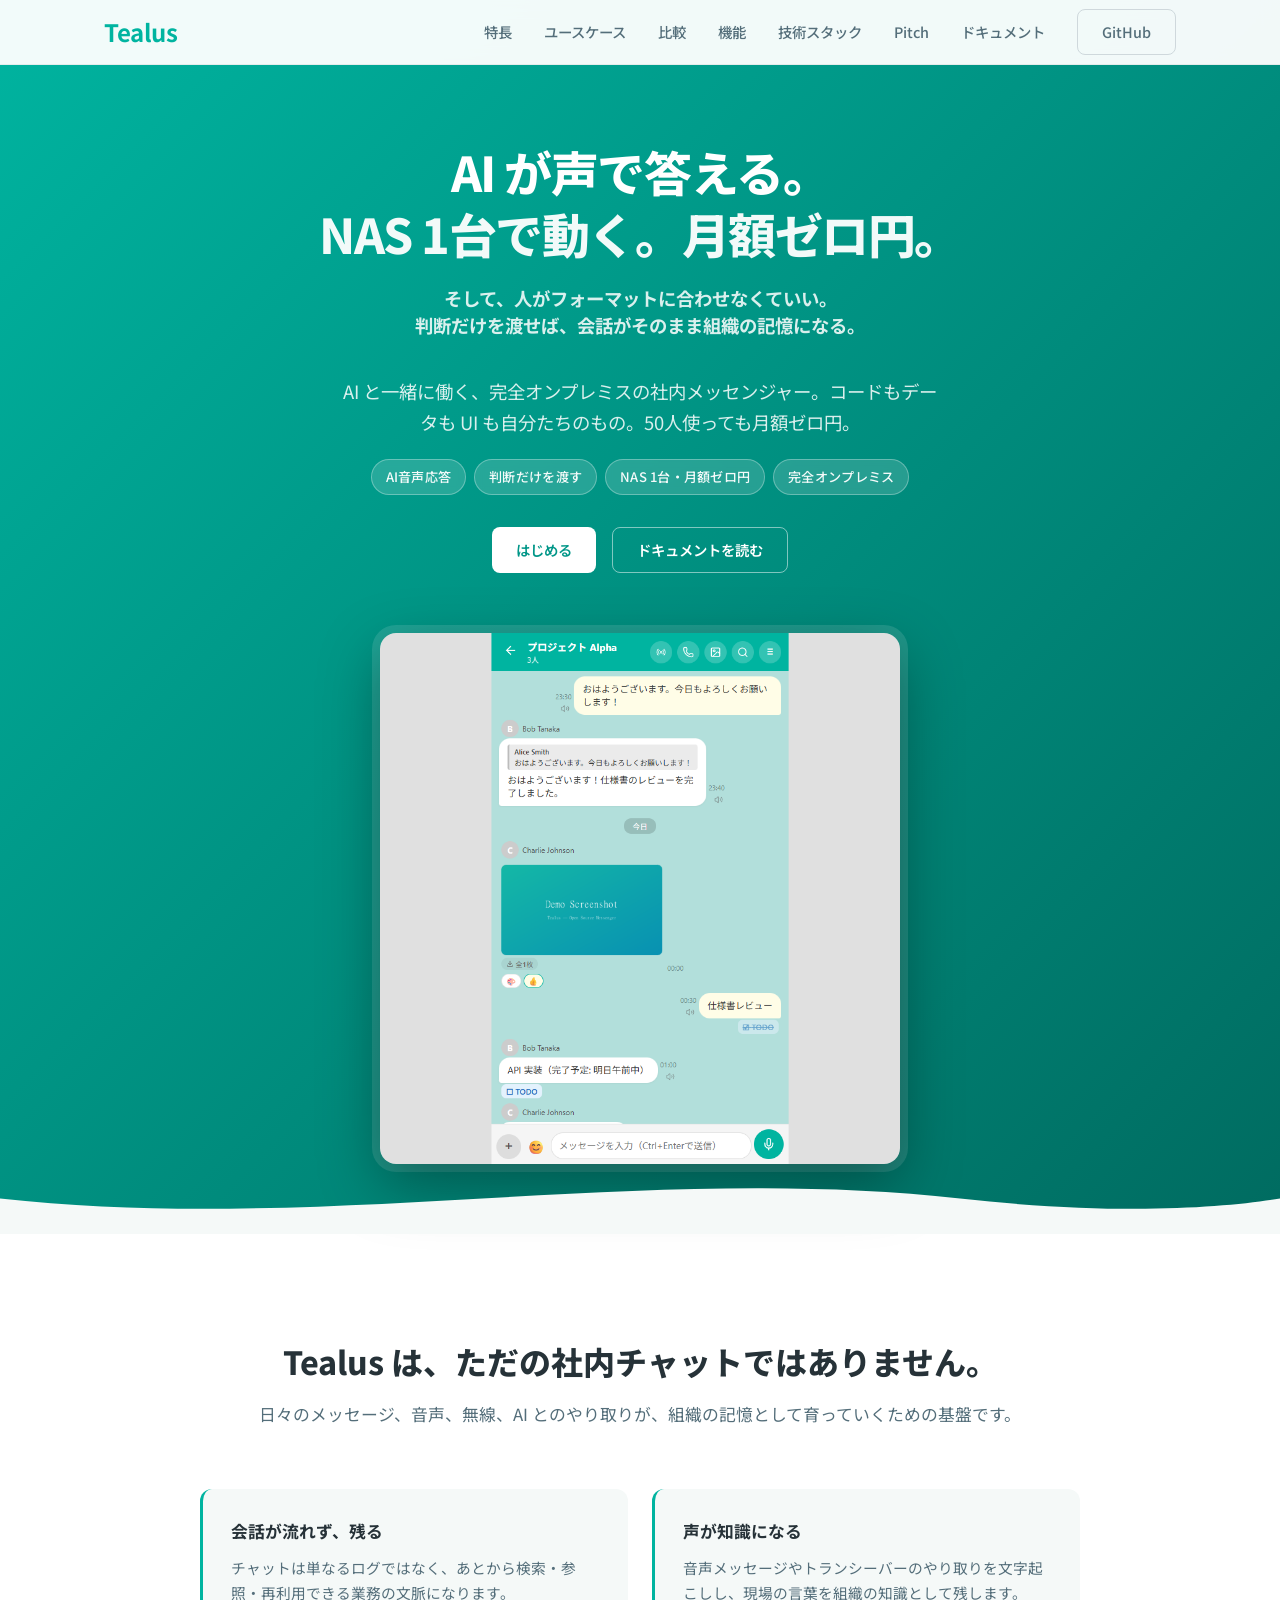
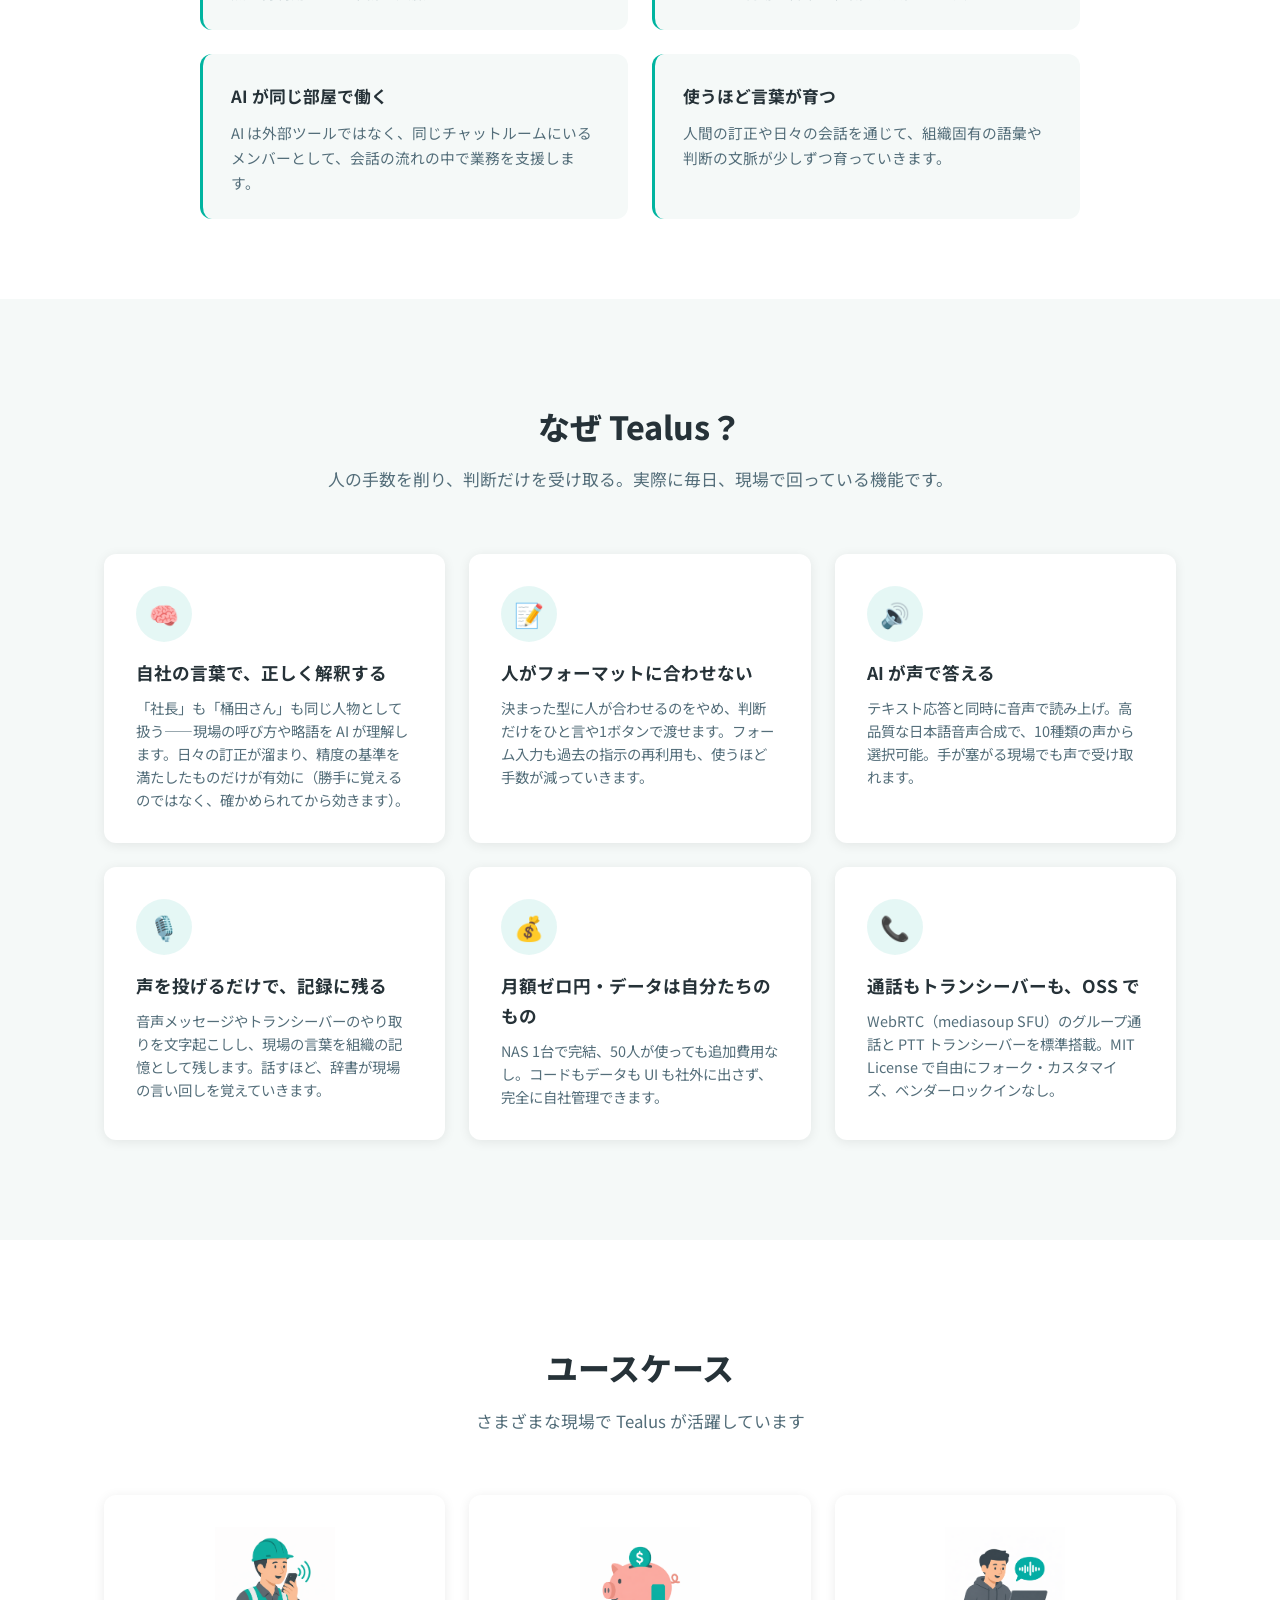
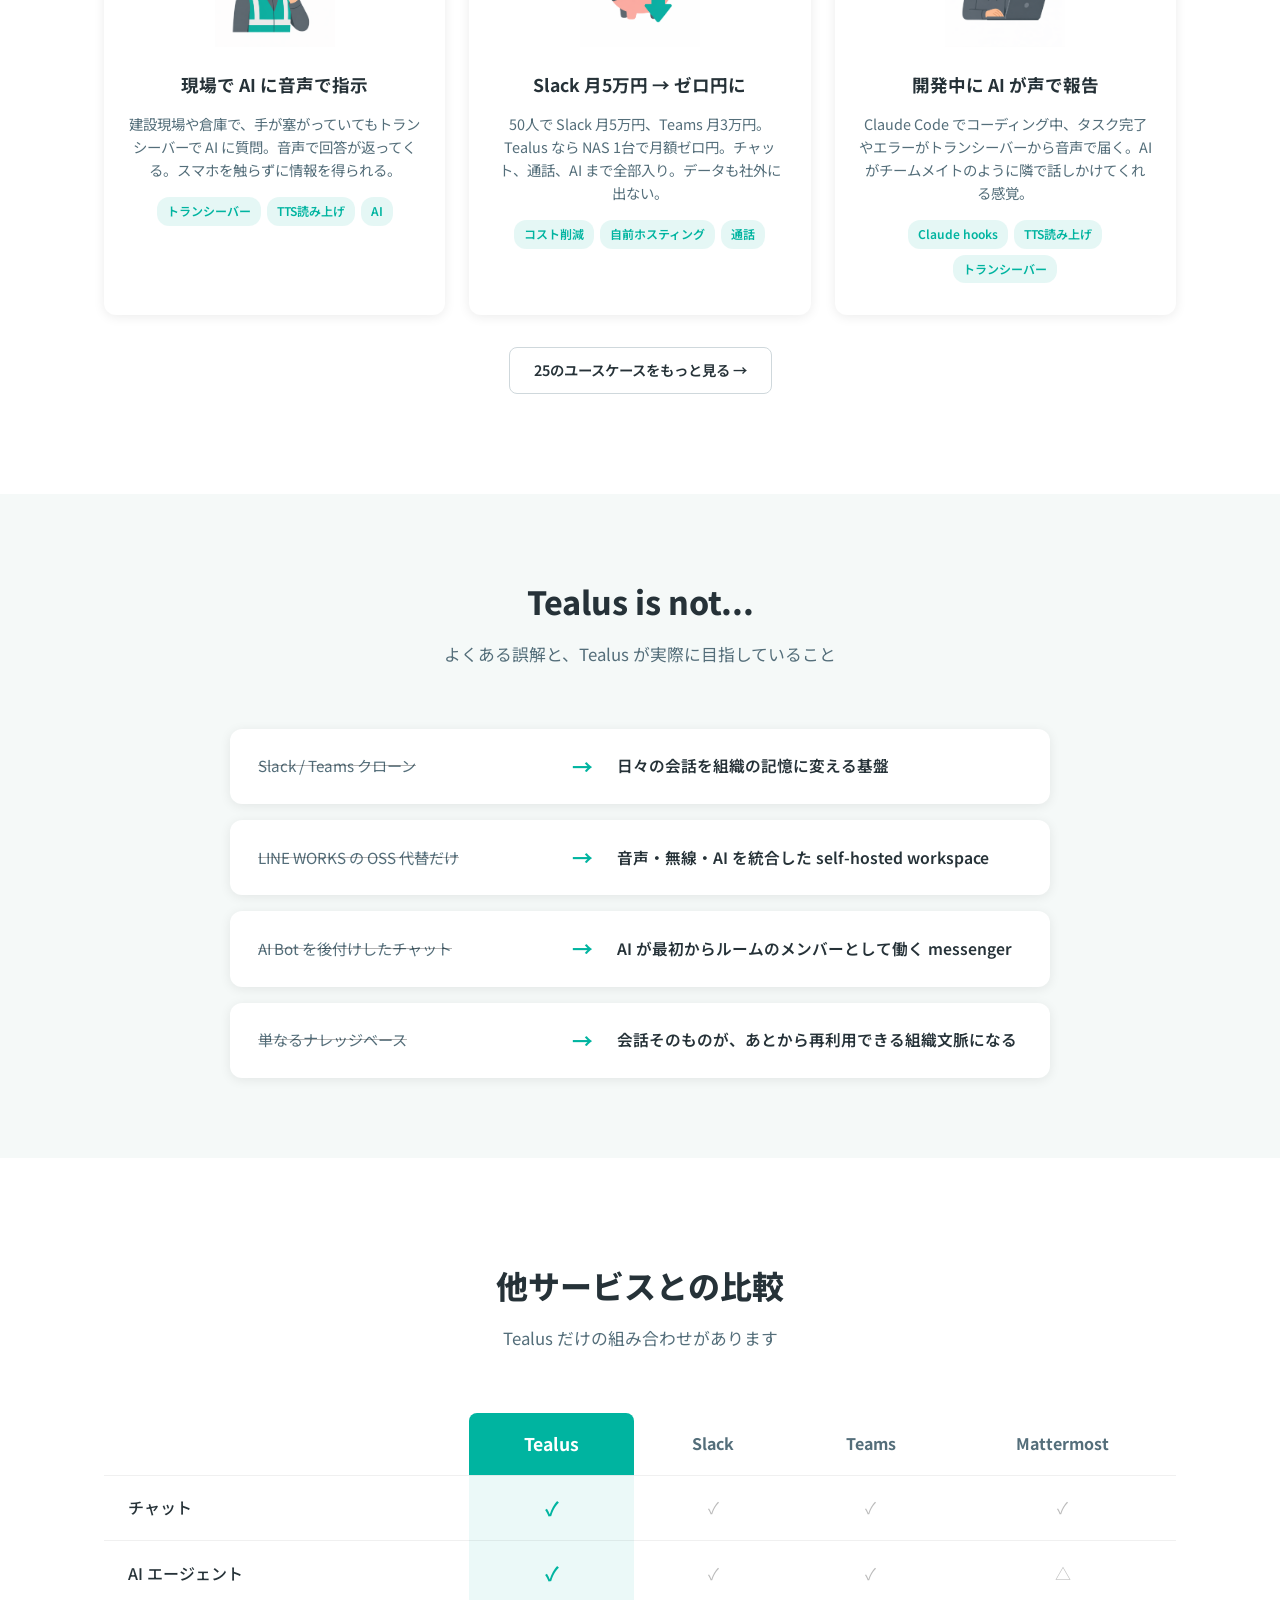
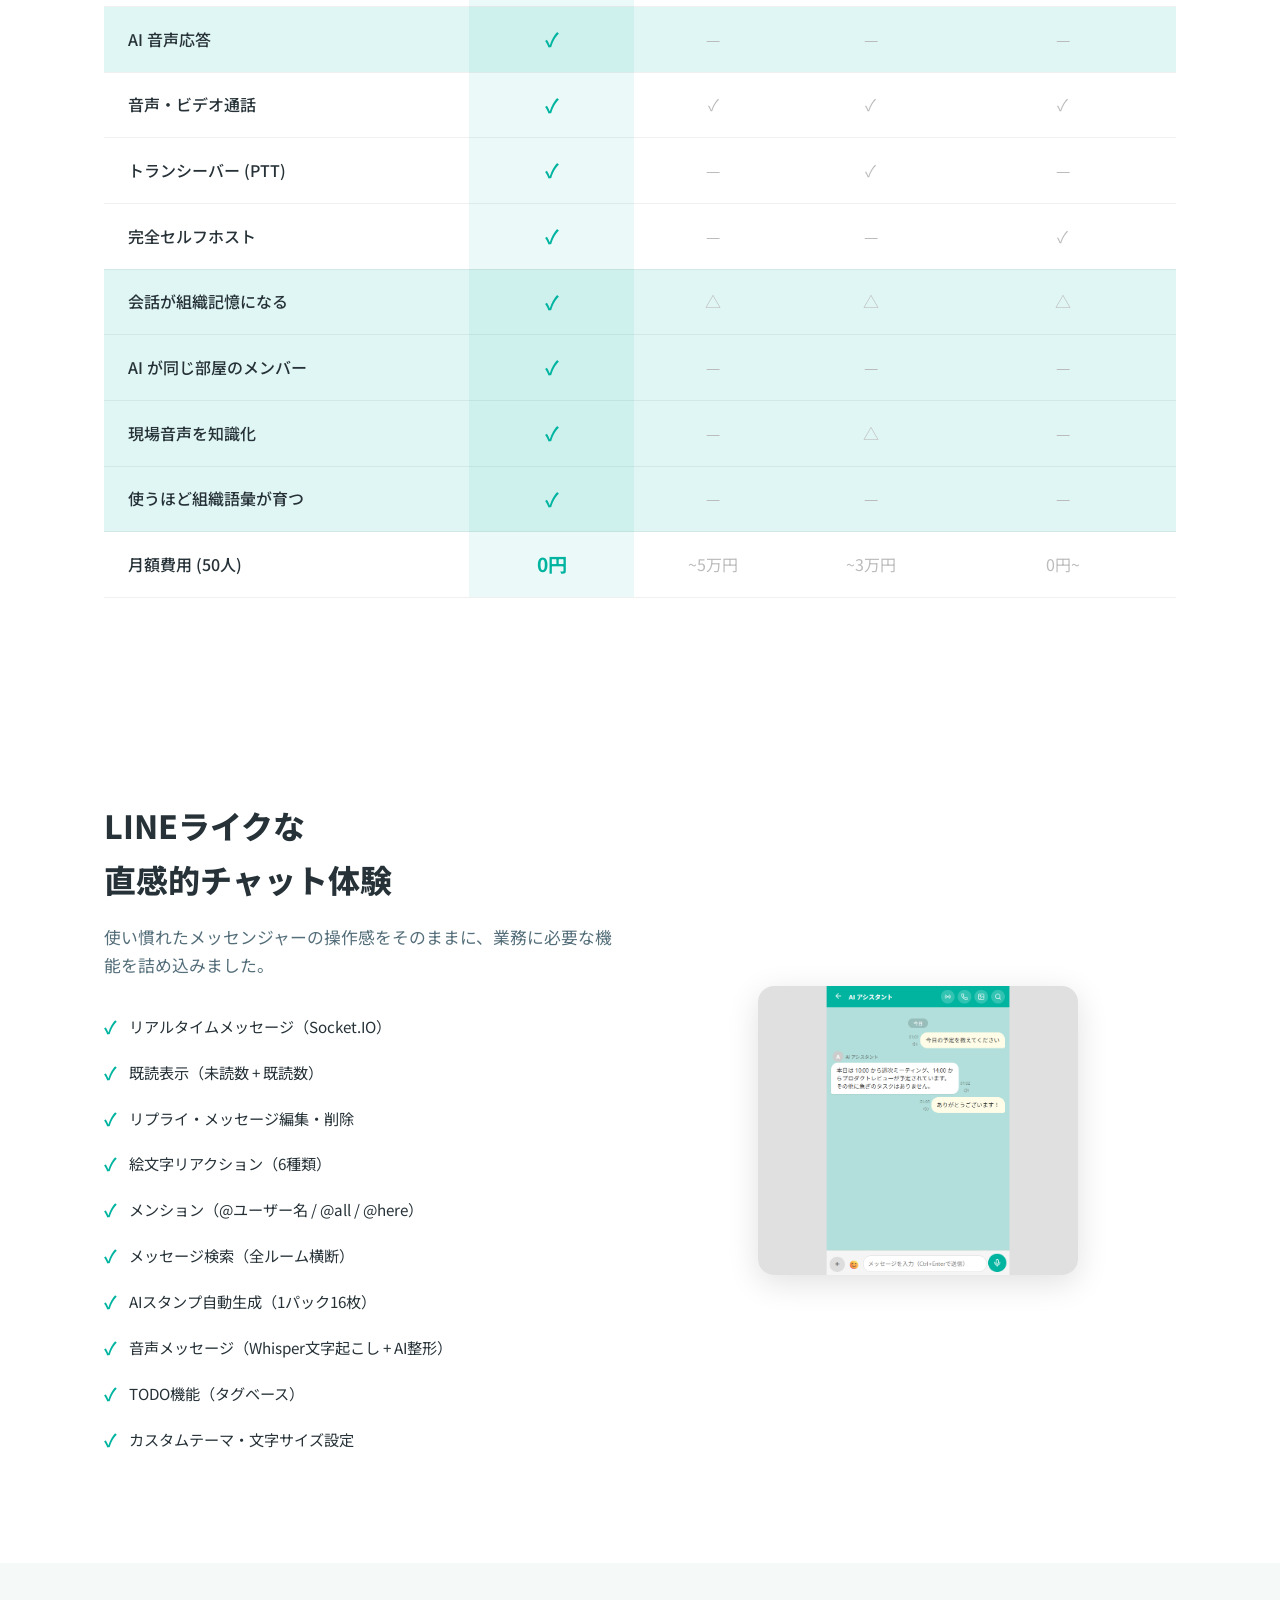
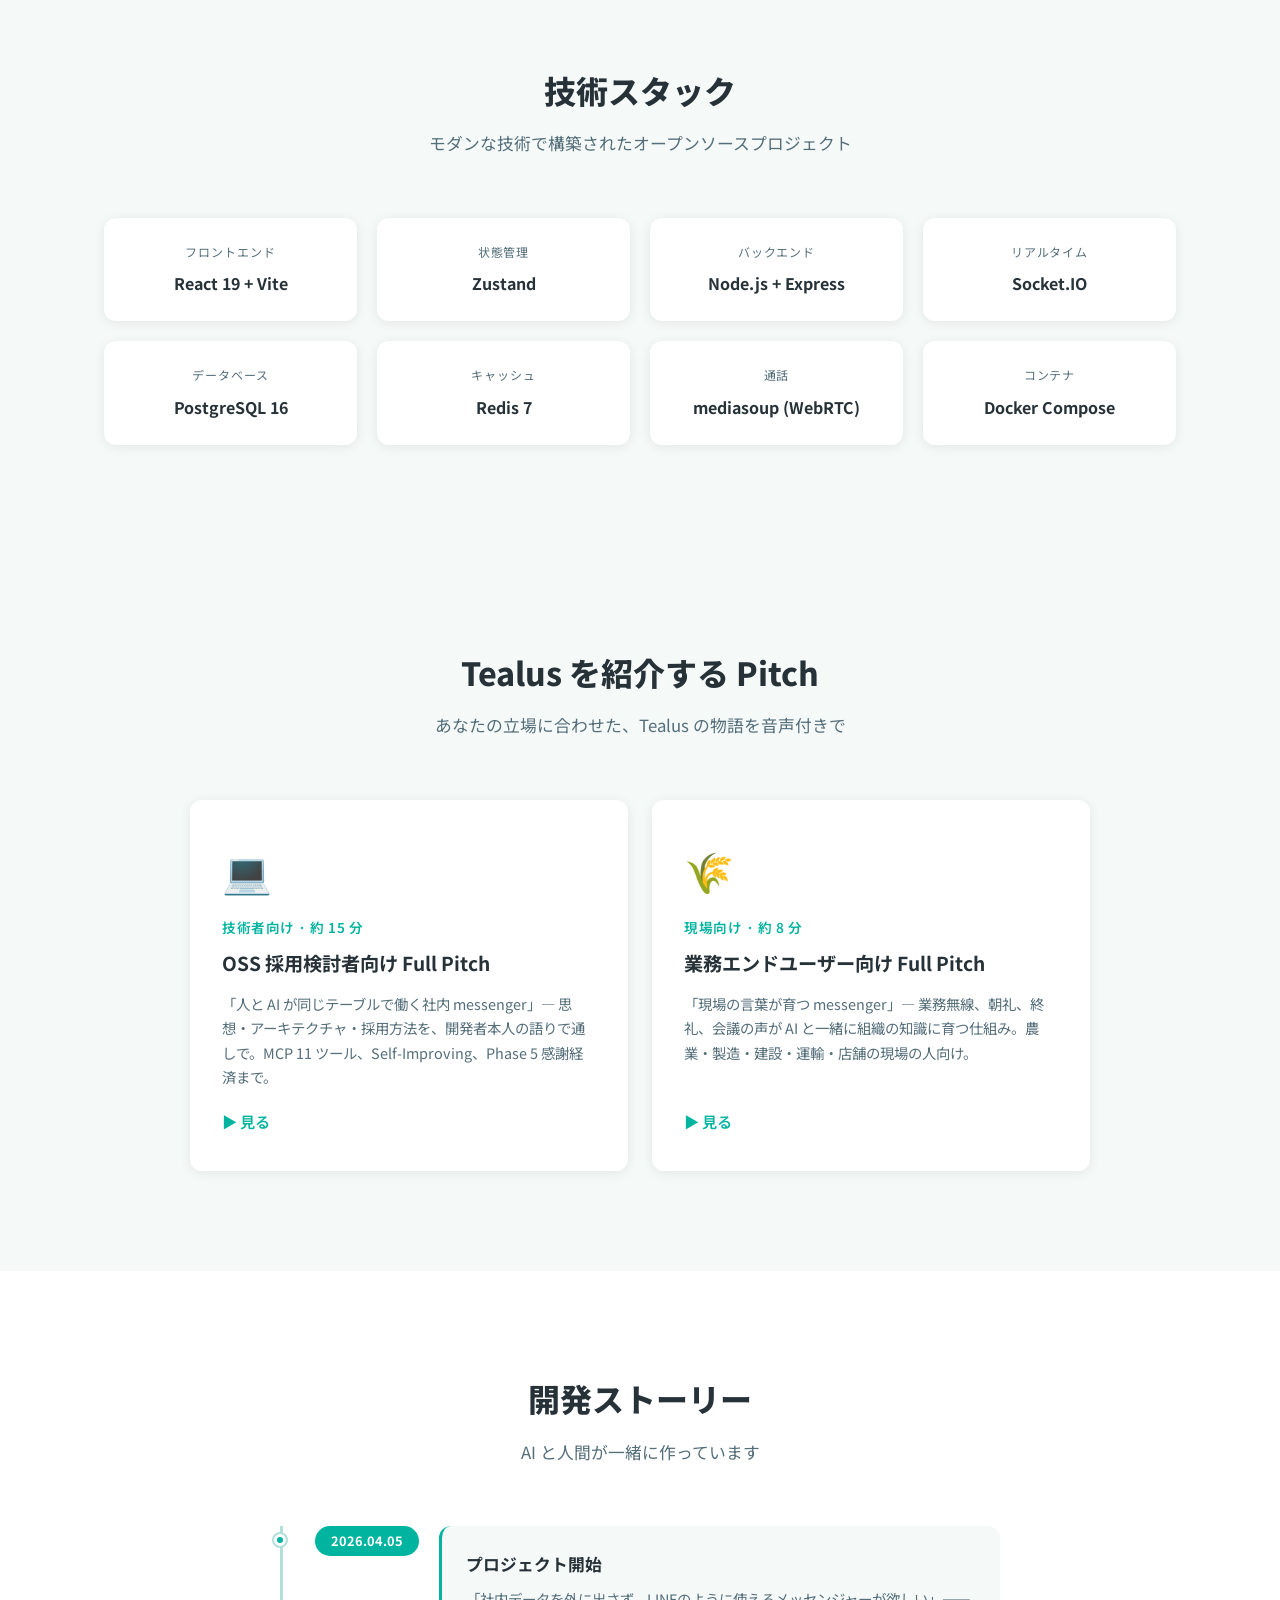
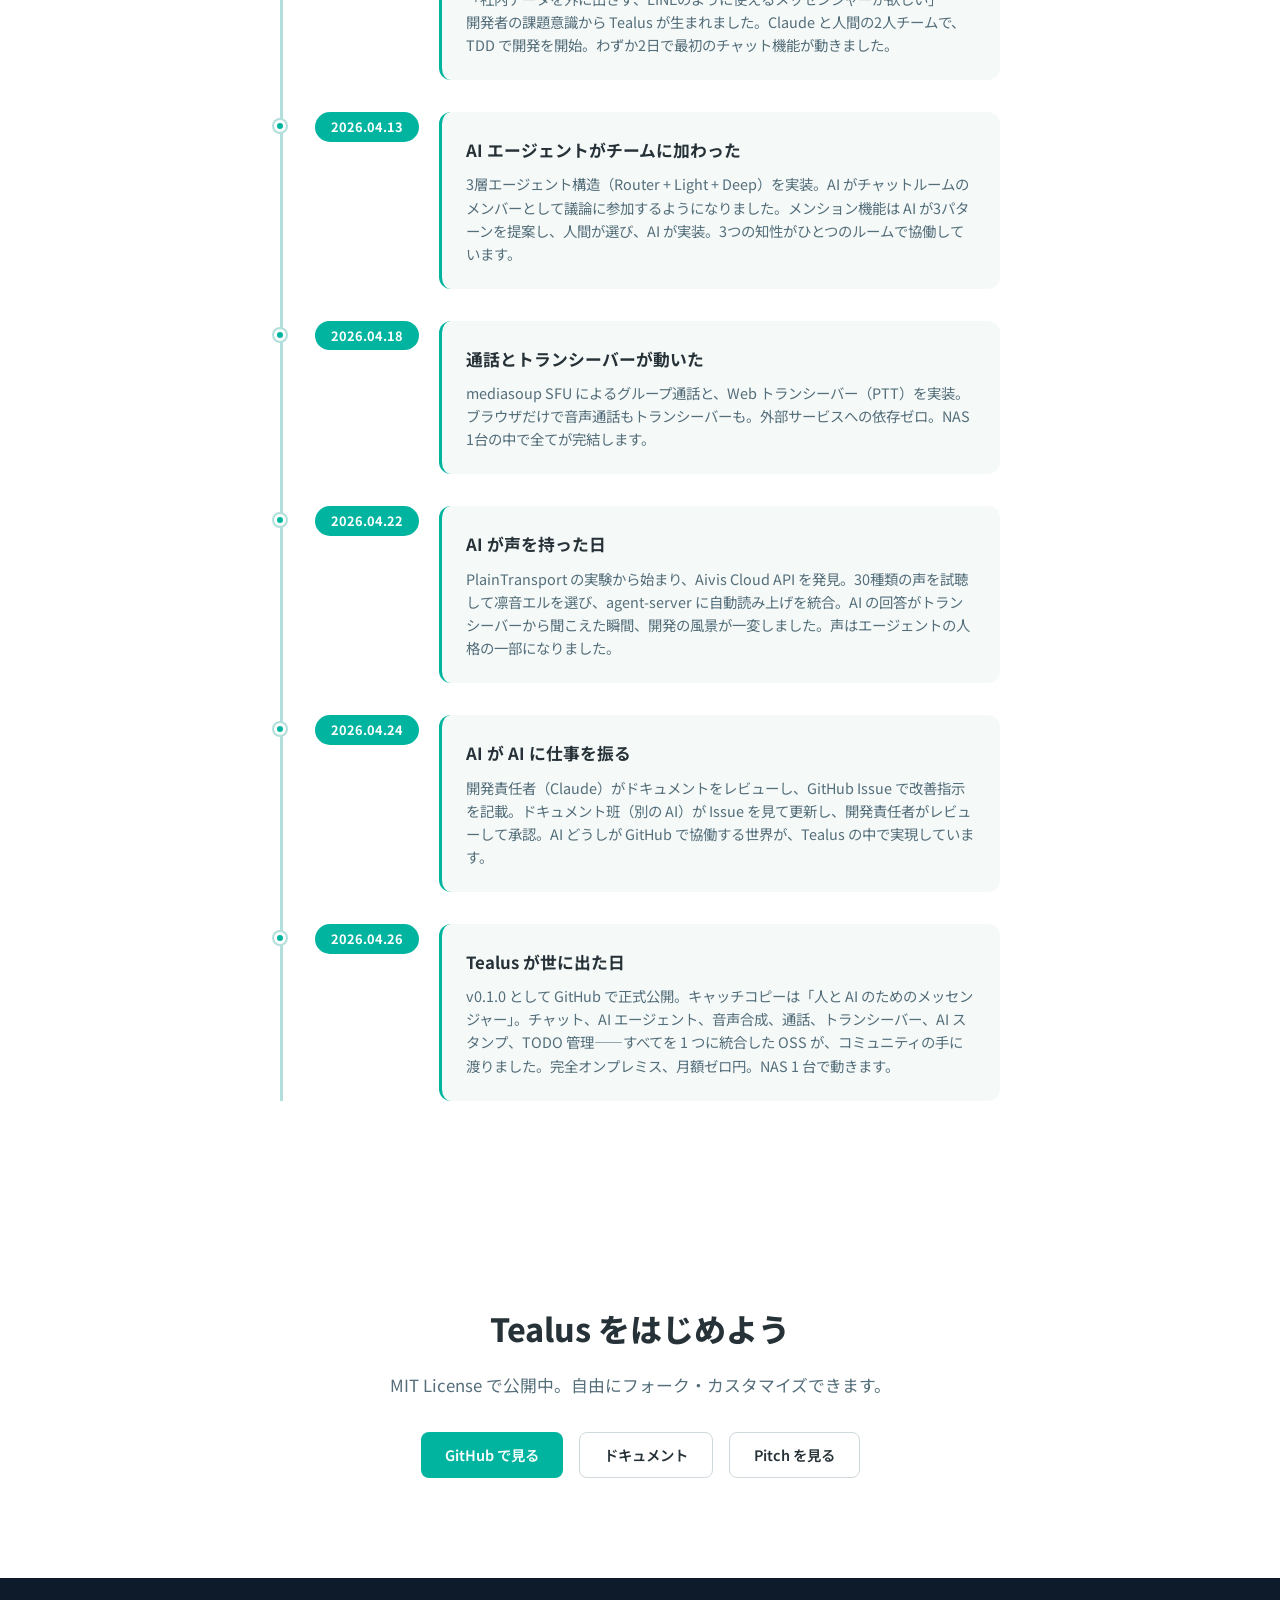
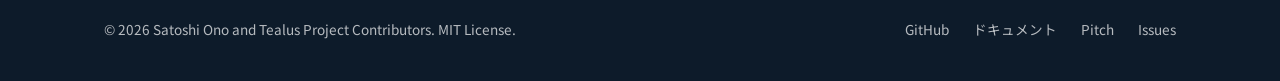
==== commit 7ec8bee5: "LP: 価値軸を「判断だけを渡す」へリポジション - hero に Thesis lead を新設、データ主権を明記、バッジ刷新 - 「なぜ Tealus？」を Proof 化: 自己成長辞書/フォー" ====
--- a/index.html
+++ b/index.html
@@ -49,13 +49,13 @@
   <section class="hero">
     <div class="container">
       <h1>AI が声で答える。<br><span>NAS 1台で動く。月額ゼロ円。</span></h1>
-      <p>LINE のような直感 UI で、AI と一緒に働くオープンソース社内メッセンジャー。完全オンプレミス、50人使っても月額ゼロ円。</p>
+      <p class="hero-lead">そして、人がフォーマットに合わせなくていい。<br>判断だけを渡せば、会話がそのまま組織の記憶になる。</p>
+      <p>AI と一緒に働く、完全オンプレミスの社内メッセンジャー。コードもデータも UI も自分たちのもの。50人使っても月額ゼロ円。</p>
       <div class="hero-badges">
         <span class="hero-badge">AI音声応答</span>
-        <span class="hero-badge">NAS 1台</span>
-        <span class="hero-badge">月額ゼロ円</span>
+        <span class="hero-badge">判断だけを渡す</span>
+        <span class="hero-badge">NAS 1台・月額ゼロ円</span>
         <span class="hero-badge">完全オンプレミス</span>
-        <span class="hero-badge">組織記憶</span>
       </div>
       <div class="hero-buttons">
         <a href="https://docs.tealus.dev/admin/server-setup/" class="btn btn-primary">はじめる</a>
@@ -103,38 +103,38 @@
     <div class="container">
       <div class="section-title">
         <h2>なぜ Tealus？</h2>
-        <p>Slack / Teams にない体験を、月額ゼロ円で</p>
+        <p>人の手数を削り、判断だけを受け取る。実際に毎日、現場で回っている機能です。</p>
       </div>
       <div class="features-grid">
+        <div class="feature-card">
+          <div class="feature-icon">🧠</div>
+          <h3>自社の言葉で、正しく解釈する</h3>
+          <p>「社長」も「桶田さん」も同じ人物として扱う——現場の呼び方や略語を AI が理解します。日々の訂正が溜まり、精度の基準を満たしたものだけが有効に（勝手に覚えるのではなく、確かめられてから効きます）。</p>
+        </div>
+        <div class="feature-card">
+          <div class="feature-icon">📝</div>
+          <h3>人がフォーマットに合わせない</h3>
+          <p>決まった型に人が合わせるのをやめ、判断だけをひと言や1ボタンで渡せます。フォーム入力も過去の指示の再利用も、使うほど手数が減っていきます。</p>
+        </div>
         <div class="feature-card">
           <div class="feature-icon">🔊</div>
           <h3>AI が声で答える</h3>
-          <p>テキスト応答と同時に音声で読み上げ。Aivis Cloud による高品質日本語音声合成、10種類の声から選択可能。</p>
+          <p>テキスト応答と同時に音声で読み上げ。高品質な日本語音声合成で、10種類の声から選択可能。手が塞がる現場でも声で受け取れます。</p>
+        </div>
+        <div class="feature-card">
+          <div class="feature-icon">🎙️</div>
+          <h3>声を投げるだけで、記録に残る</h3>
+          <p>音声メッセージやトランシーバーのやり取りを文字起こしし、現場の言葉を組織の記憶として残します。話すほど、辞書が現場の言い回しを覚えていきます。</p>
         </div>
         <div class="feature-card">
           <div class="feature-icon">💰</div>
-          <h3>月額ゼロ円</h3>
-          <p>NAS 1台で完結。50人が使っても追加費用なし。Docker Compose で簡単デプロイ。データは社外に出ません。</p>
-        </div>
-        <div class="feature-card">
-          <div class="feature-icon">🤖</div>
-          <h3>AI と人間が対等</h3>
-          <p>AI エージェントがチャットに参加して議論。日常Q&Aからコード生成まで、3層構造で最適に処理。</p>
-        </div>
-        <div class="feature-card">
-          <div class="feature-icon">📱</div>
-          <h3>LINE のように簡単</h3>
-          <p>使い慣れた操作感。PWA対応でインストール不要、スマホ・PCのブラウザからアプリとして利用。</p>
+          <h3>月額ゼロ円・データは自分たちのもの</h3>
+          <p>NAS 1台で完結、50人が使っても追加費用なし。コードもデータも UI も社外に出さず、完全に自社管理できます。</p>
         </div>
         <div class="feature-card">
           <div class="feature-icon">📞</div>
-          <h3>通話もトランシーバーも</h3>
-          <p>WebRTC（mediasoup SFU）によるグループ通話。PTT（Push-to-Talk）トランシーバーモードも搭載。</p>
-        </div>
-        <div class="feature-card">
-          <div class="feature-icon">🔓</div>
-          <h3>オープンソース</h3>
-          <p>MIT License。自由にフォーク・カスタマイズ。オンプレミスで完全自社管理、ベンダーロックインなし。</p>
+          <h3>通話もトランシーバーも、OSS で</h3>
+          <p>WebRTC（mediasoup SFU）のグループ通話と PTT トランシーバーを標準搭載。MIT License で自由にフォーク・カスタマイズ、ベンダーロックインなし。</p>
         </div>
       </div>
     </div>
--- a/assets/css/style.css
+++ b/assets/css/style.css
@@ -109,6 +109,15 @@
 
 .hero h1 span { color: rgba(255, 255, 255, 0.95); }
 
+.hero-lead {
+  font-size: 1.5rem;
+  font-weight: 700;
+  line-height: 1.5;
+  color: white;
+  max-width: 680px;
+  margin: -6px auto 18px;
+}
+
 .hero p {
   font-size: 1.15rem;
   color: rgba(255, 255, 255, 0.85);
@@ -732,6 +741,7 @@
 /* ===== Responsive ===== */
 @media (max-width: 768px) {
   .hero h1 { font-size: 1.8rem; }
+  .hero-lead { font-size: 1.15rem; }
   .hero { padding: 120px 0 0; }
   .features-grid { grid-template-columns: 1fr; }
   .usecases-grid { grid-template-columns: 1fr; }
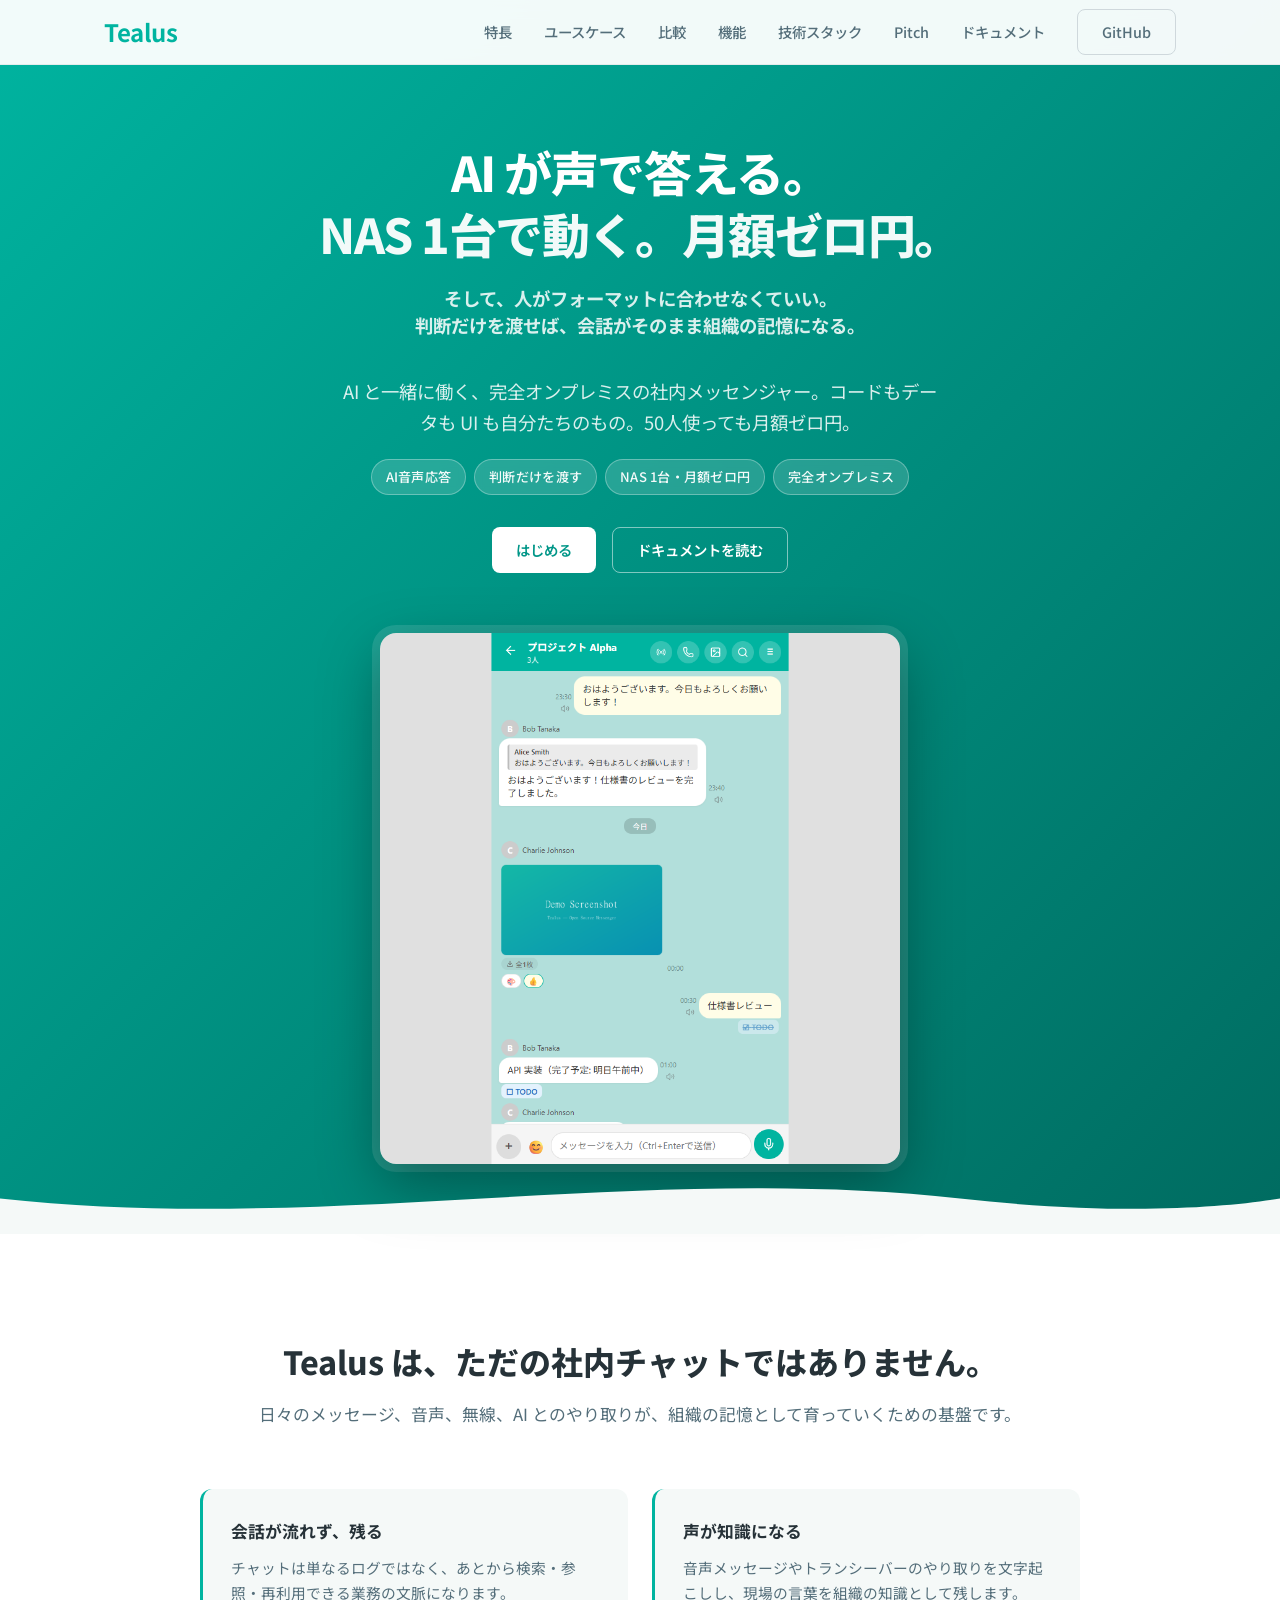
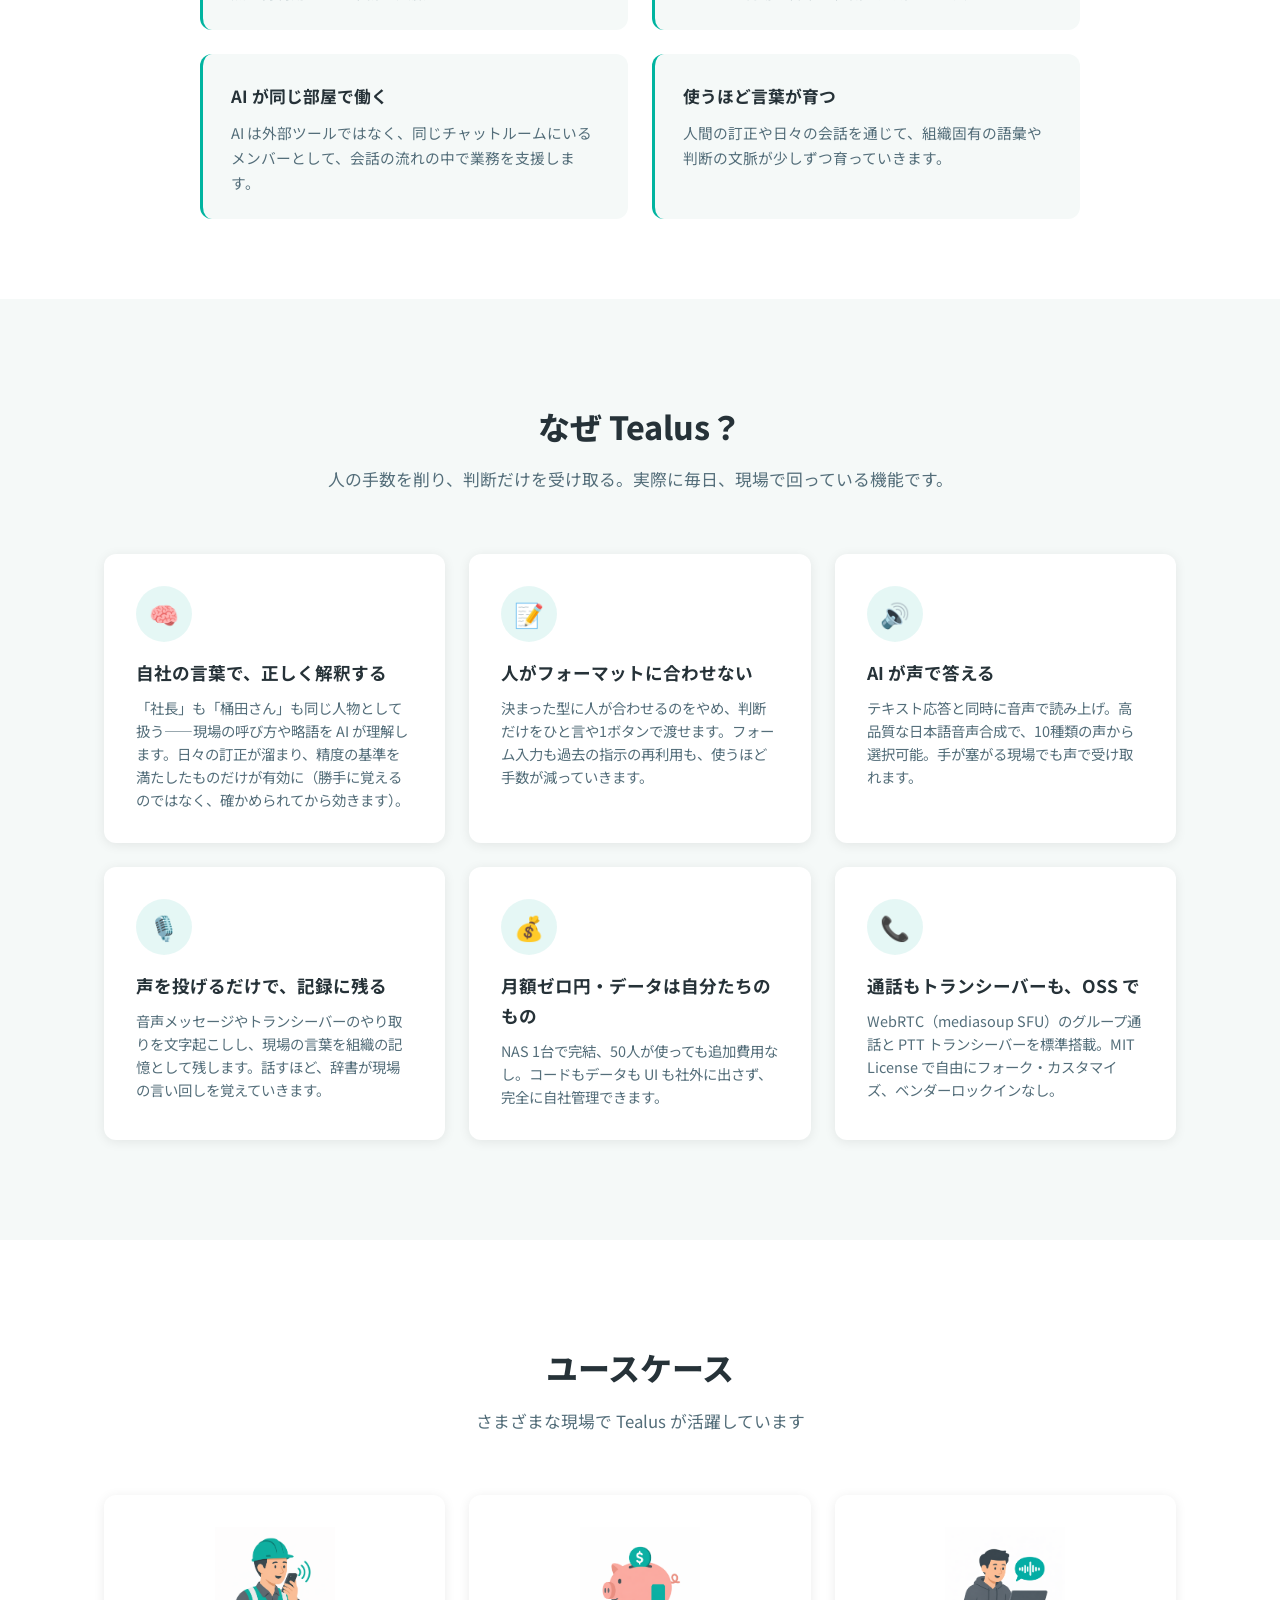
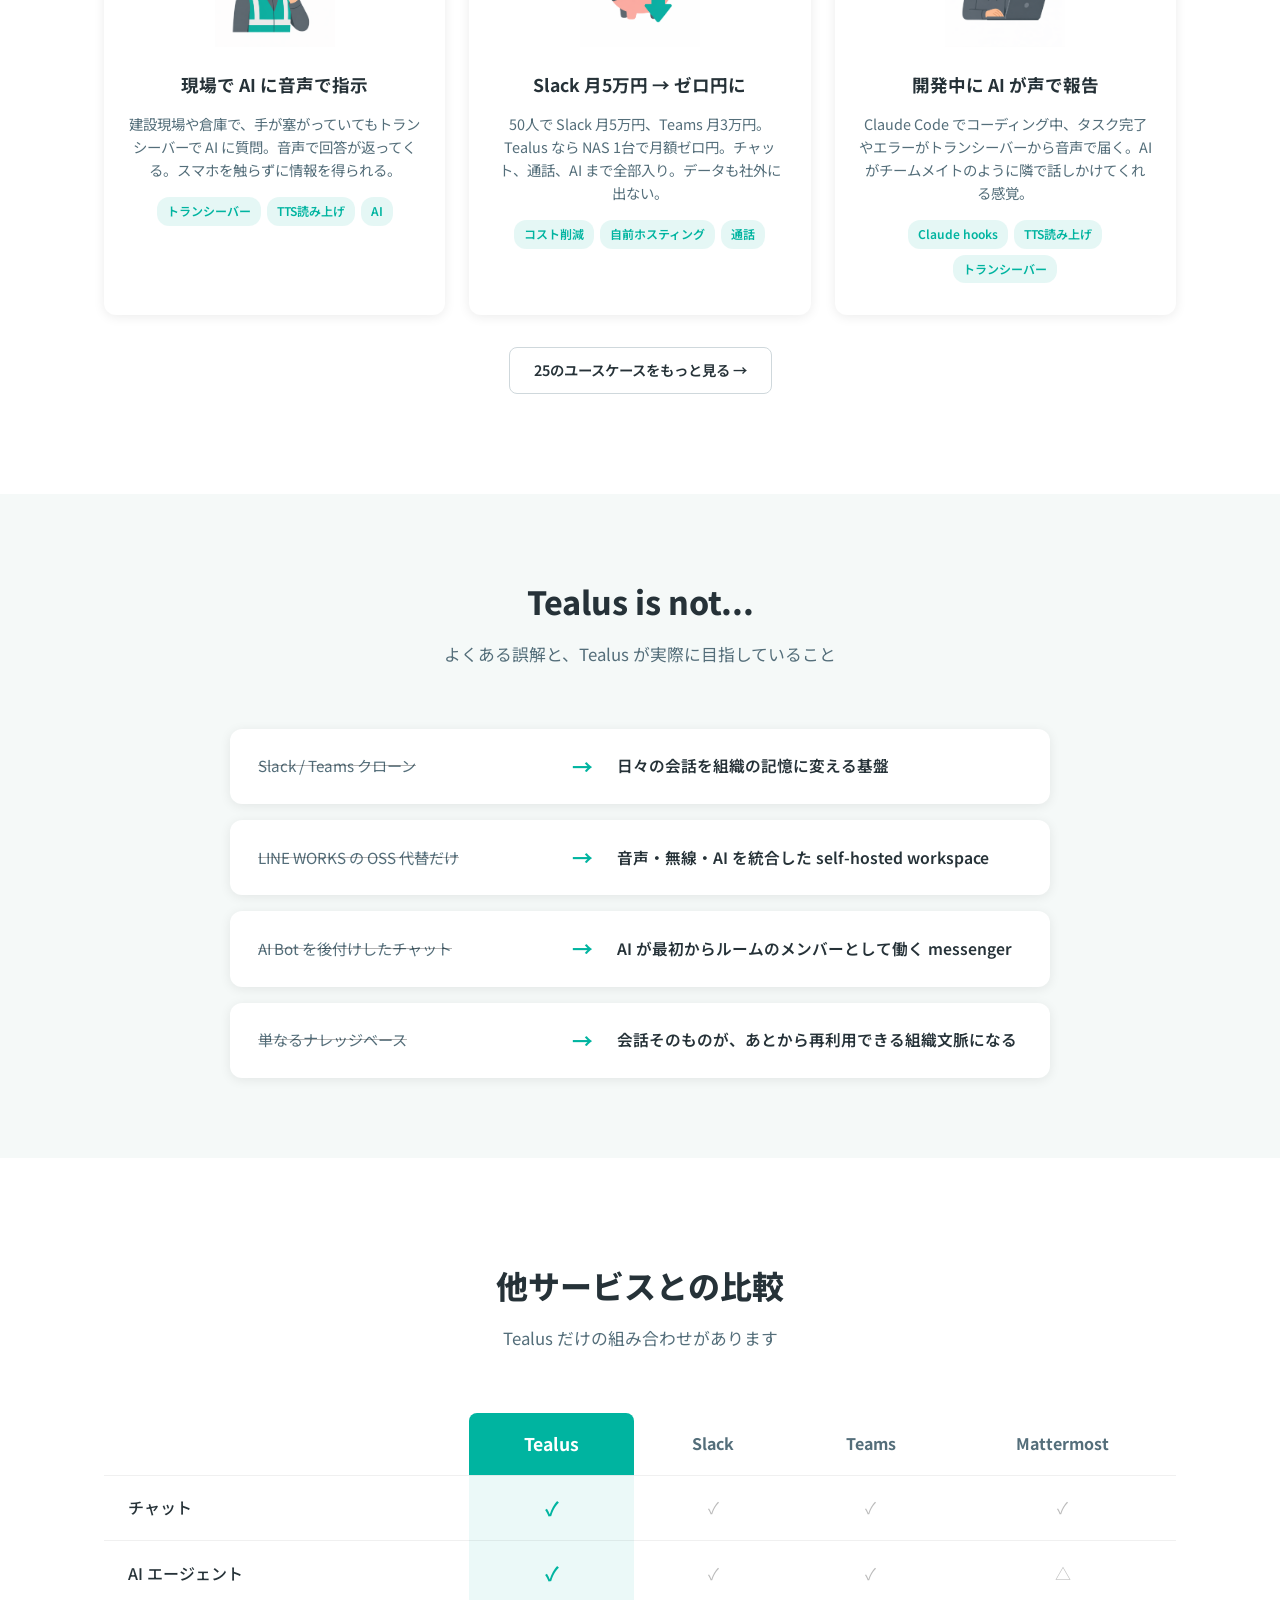
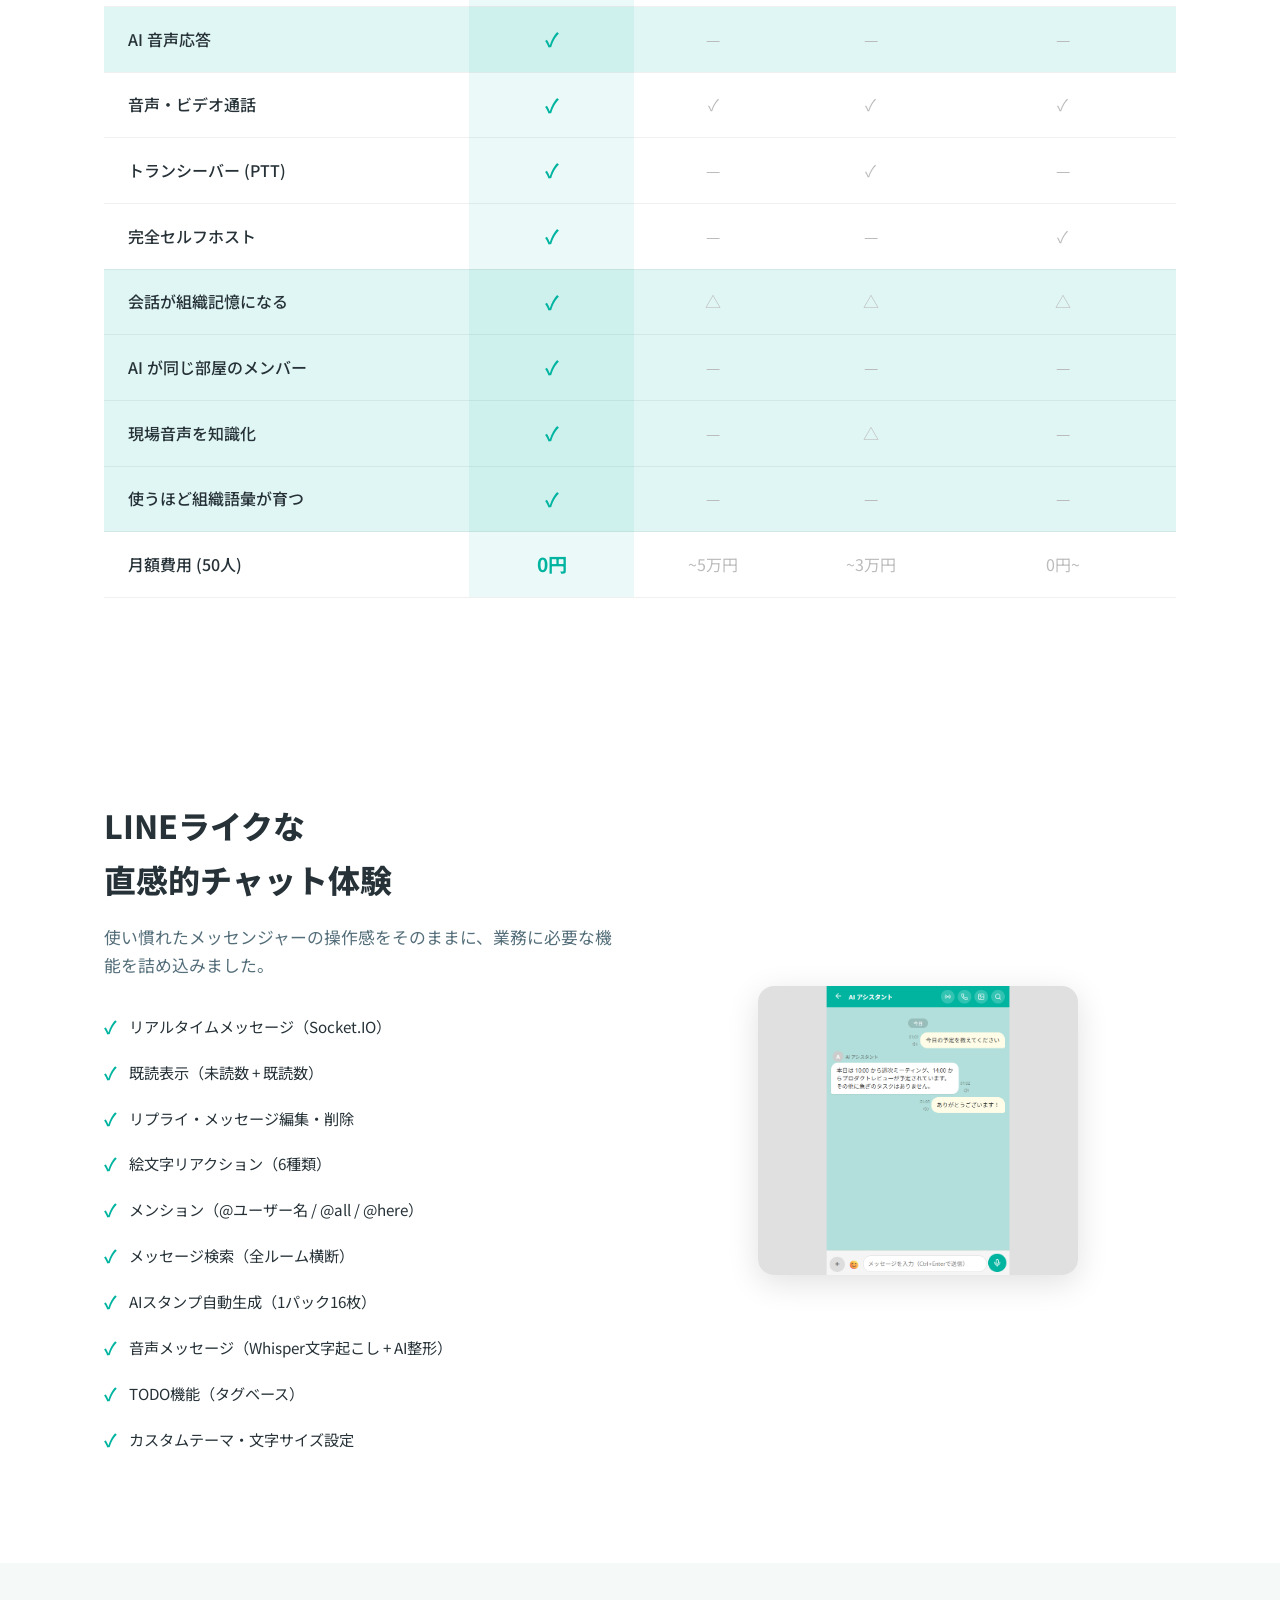
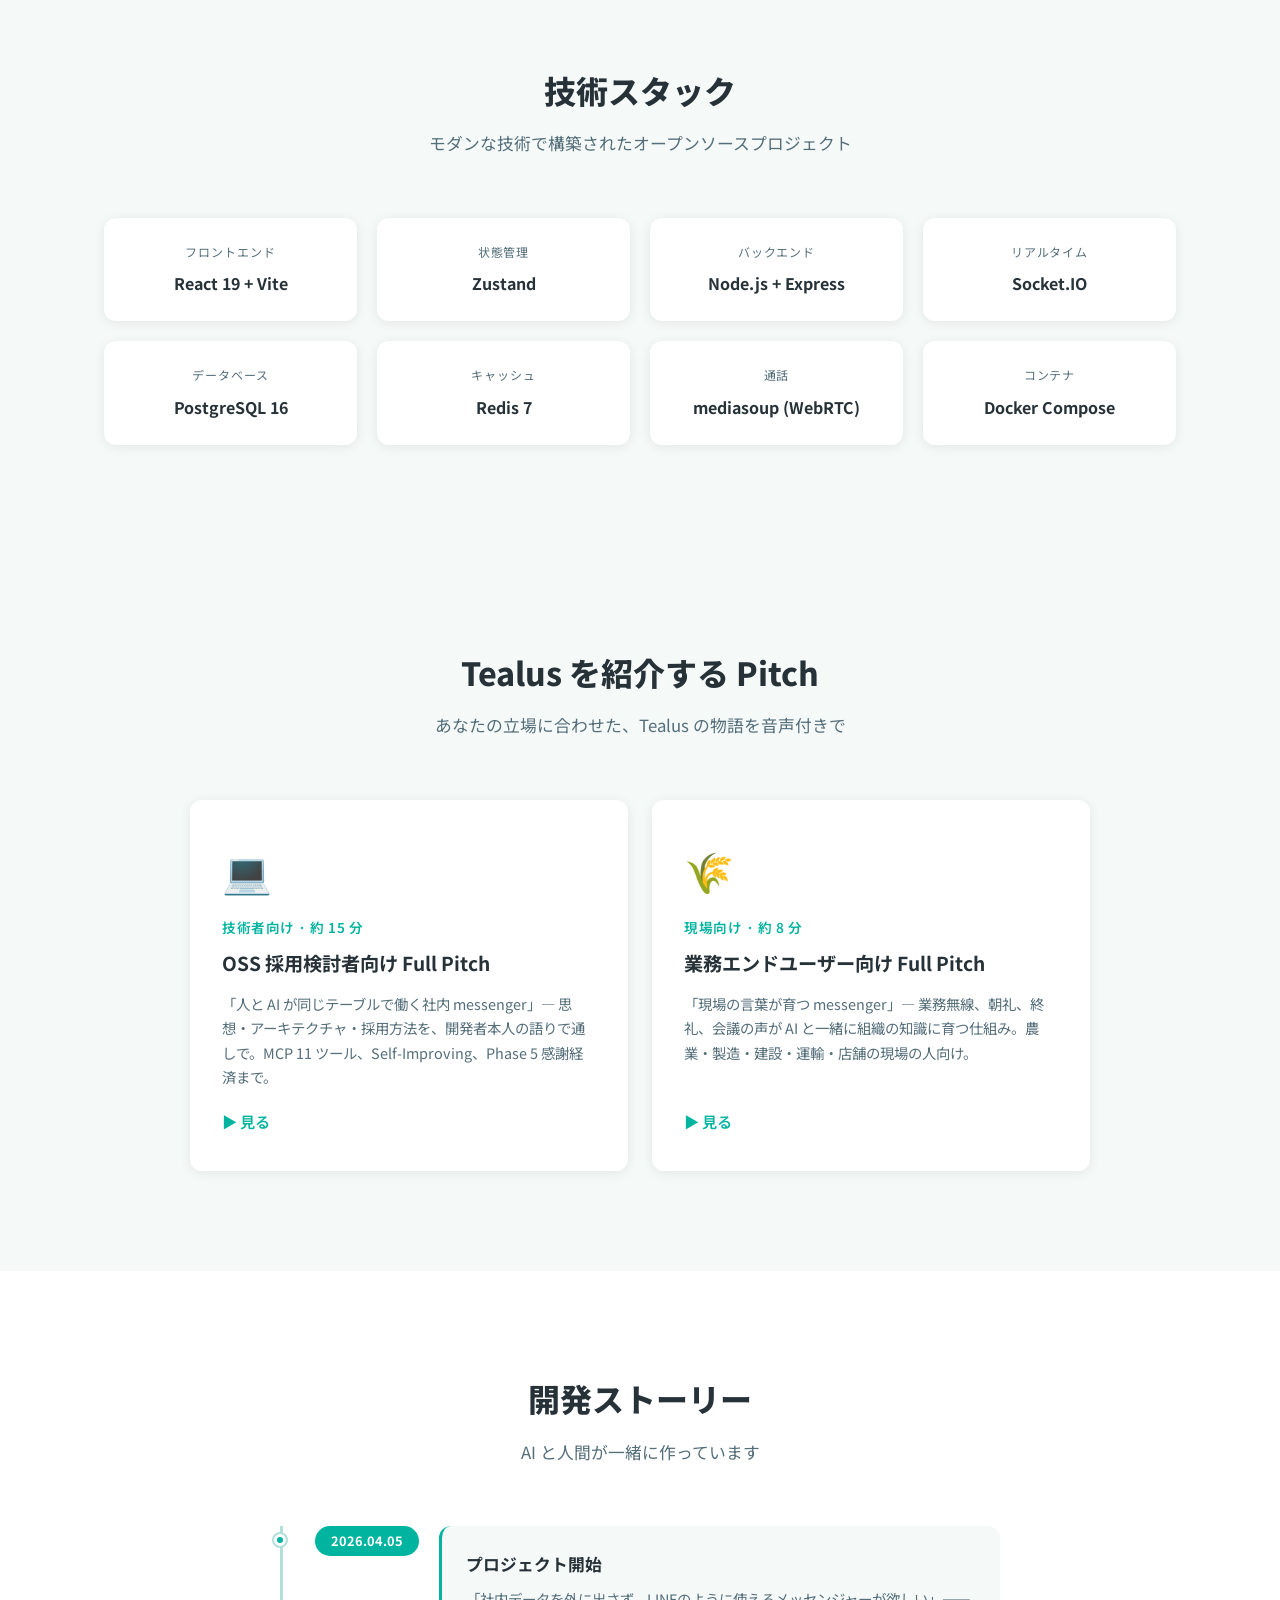
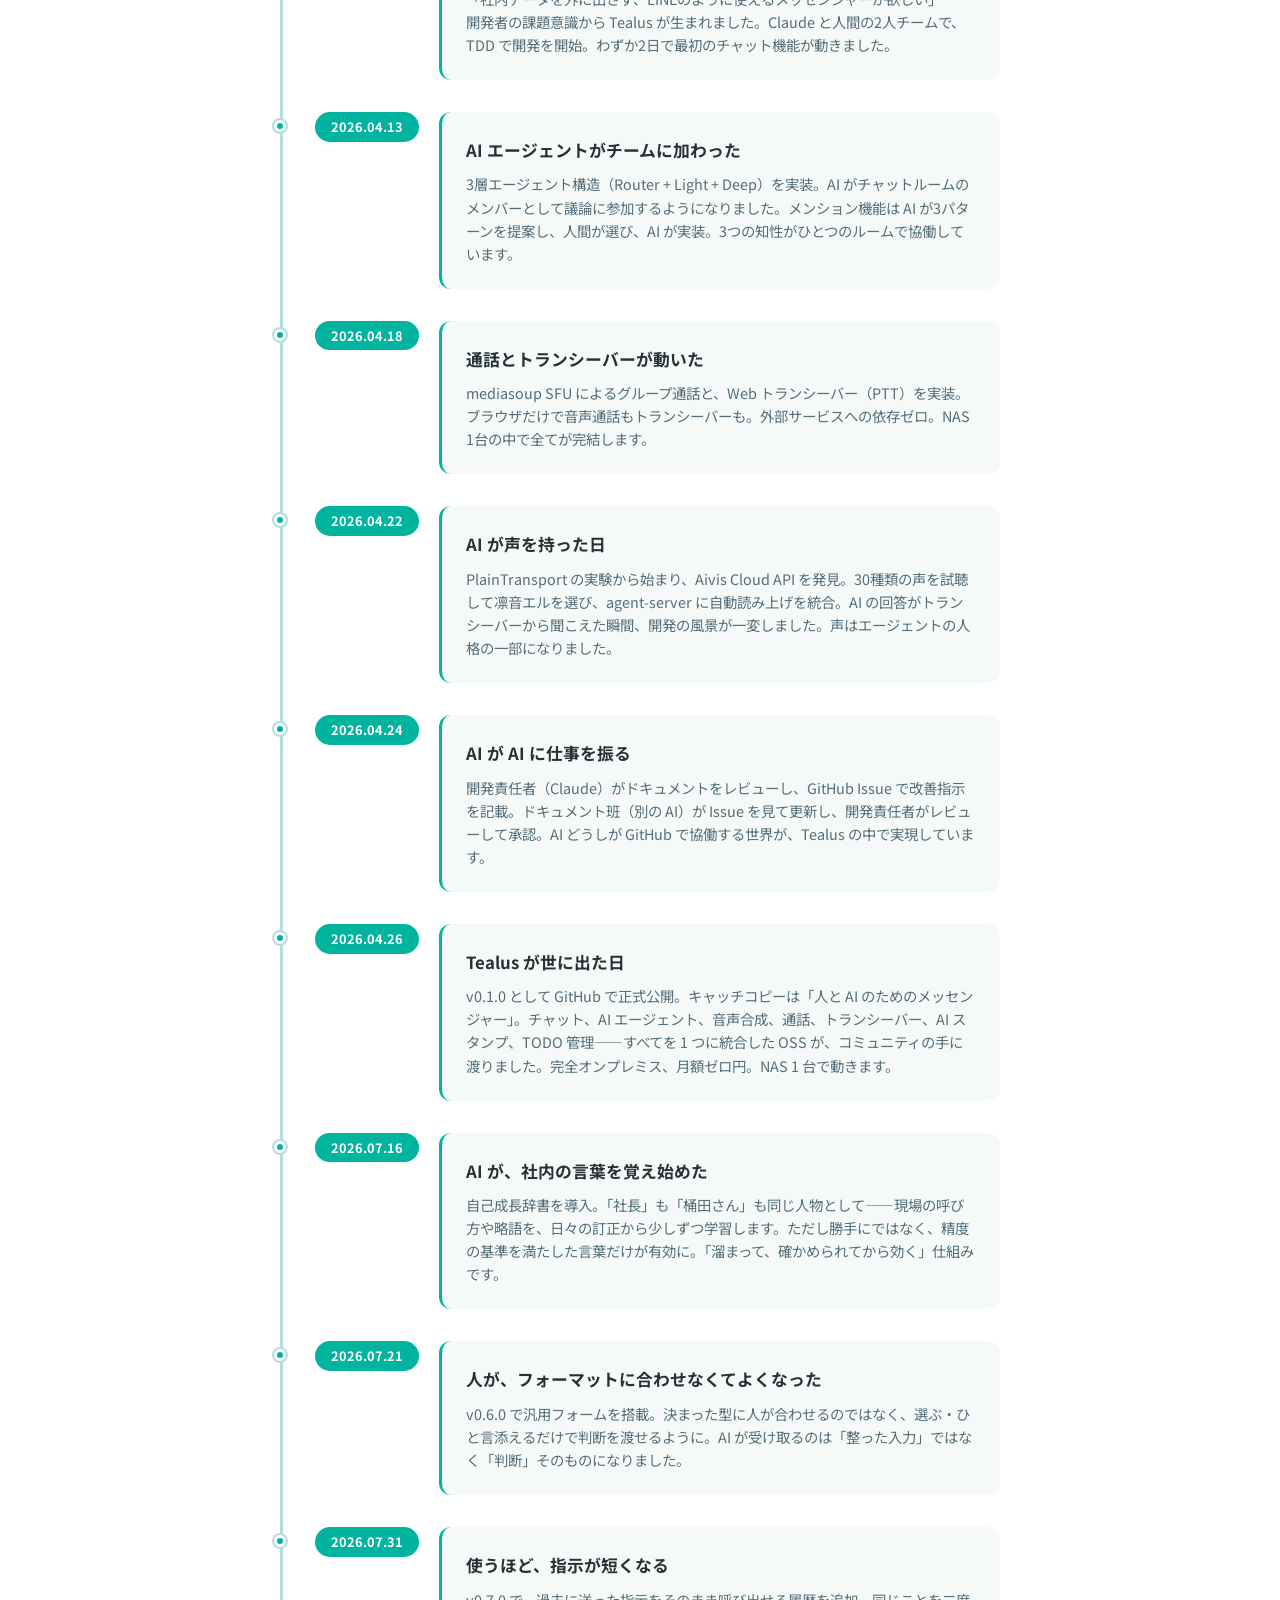
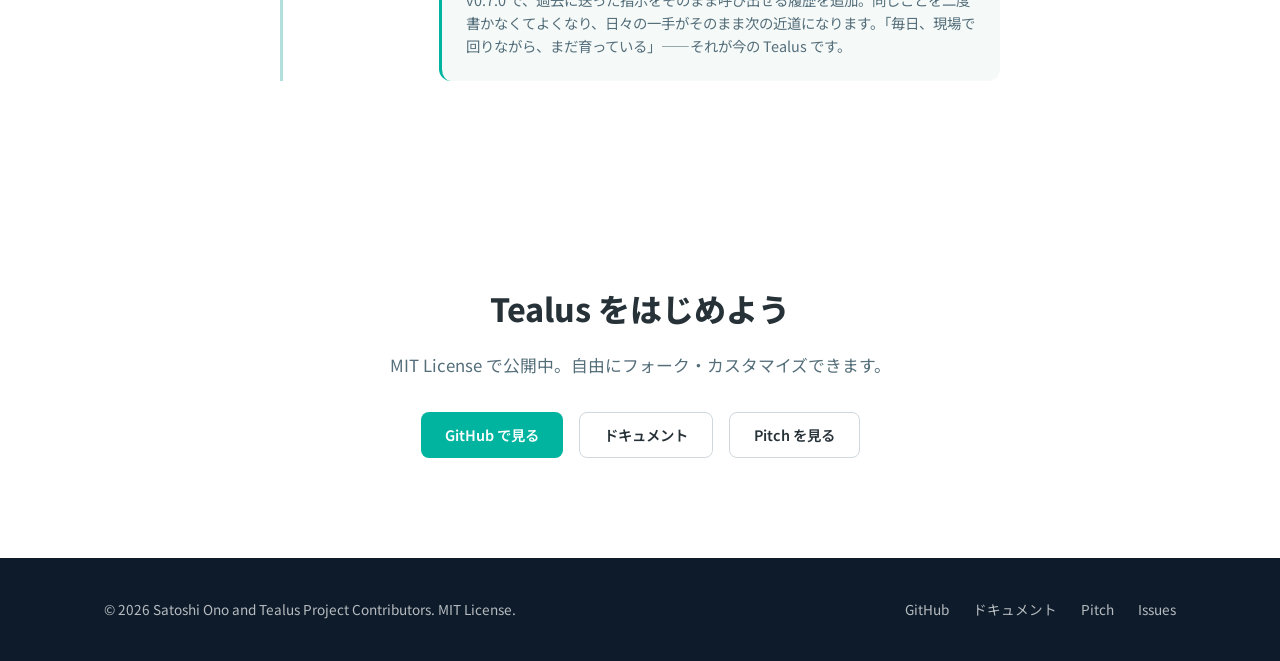
==== commit 33347052: "LP: meta/OG を新 thesis へ更新 + Story に v0.7.0 までの歩みを追加 - title/description/og/twitter を「判断だけを渡す/組織の記憶」に" ====
--- a/index.html
+++ b/index.html
@@ -3,15 +3,15 @@
 <head>
   <meta charset="UTF-8">
   <meta name="viewport" content="width=device-width, initial-scale=1.0">
-  <title>Tealus — 会話から育つ社内メッセンジャー / AI・音声・組織記憶</title>
-  <meta name="description" content="Tealus は、LINEライクな直感的UIの社内メッセンジャー。画像・動画はサーバー保存、AI連携、音声通話まで。オンプレミスで完全自社管理。日々のチャット・音声・無線が、組織の記憶として残ります。">
+  <title>Tealus — 会話が組織の記憶になる社内メッセンジャー / AI・音声・完全オンプレミス</title>
+  <meta name="description" content="人がフォーマットに合わせなくていい社内メッセンジャー。判断だけを渡せば、日々のチャット・音声・無線が組織の記憶になります。AI が声で答え、社内の言葉を覚える。NAS 1台・月額ゼロ円・完全オンプレミスで、コードもデータも UI も自分たちのもの。">
   <link rel="preconnect" href="https://fonts.googleapis.com">
   <link rel="preconnect" href="https://fonts.gstatic.com" crossorigin>
   <link href="https://fonts.googleapis.com/css2?family=Noto+Sans+JP:wght@400;500;600;700;800&display=swap" rel="stylesheet">
   <link rel="stylesheet" href="assets/css/style.css">
   <link rel="icon" type="image/svg+xml" href="data:image/svg+xml,<svg xmlns='http://www.w3.org/2000/svg' viewBox='0 0 100 100'><text y='.9em' font-size='90'>💬</text></svg>">
-  <meta property="og:title" content="Tealus — 会話から育つ社内メッセンジャー / AI・音声・組織記憶">
-  <meta property="og:description" content="LINEライクな直感的UIの社内メッセンジャー。画像・動画はサーバー保存、AI連携、音声通話まで。日々のチャット・音声・無線が、組織の記憶として残ります。">
+  <meta property="og:title" content="Tealus — 会話が組織の記憶になる社内メッセンジャー / AI・音声・完全オンプレミス">
+  <meta property="og:description" content="人がフォーマットに合わせなくていい社内メッセンジャー。判断だけを渡せば、日々のチャット・音声・無線が組織の記憶になります。AI が声で答え、社内の言葉を覚える。NAS 1台・月額ゼロ円・完全オンプレミス。">
   <meta property="og:type" content="website">
   <meta property="og:url" content="https://tealus.dev/">
   <meta property="og:site_name" content="Tealus">
@@ -22,8 +22,8 @@
   <meta property="og:image:height" content="630">
   <meta property="og:image:alt" content="Tealus — 人と AI が同じテーブルで働く社内メッセンジャー">
   <meta name="twitter:card" content="summary_large_image">
-  <meta name="twitter:title" content="Tealus — 会話から育つ社内メッセンジャー / AI・音声・組織記憶">
-  <meta name="twitter:description" content="LINEライクな直感的UIの社内メッセンジャー。画像・動画はサーバー保存、AI連携、音声通話まで。日々のチャット・音声・無線が、組織の記憶として残ります。">
+  <meta name="twitter:title" content="Tealus — 会話が組織の記憶になる社内メッセンジャー / AI・音声・完全オンプレミス">
+  <meta name="twitter:description" content="人がフォーマットに合わせなくていい社内メッセンジャー。判断だけを渡せば、日々のチャット・音声・無線が組織の記憶になります。AI が声で答え、社内の言葉を覚える。NAS 1台・月額ゼロ円・完全オンプレミス。">
   <meta name="twitter:image" content="https://tealus.dev/assets/images/og-image-v2.png">
 </head>
 <body>
@@ -400,6 +400,27 @@
             <p>v0.1.0 として GitHub で正式公開。キャッチコピーは「人と AI のためのメッセンジャー」。チャット、AI エージェント、音声合成、通話、トランシーバー、AI スタンプ、TODO 管理——すべてを 1 つに統合した OSS が、コミュニティの手に渡りました。完全オンプレミス、月額ゼロ円。NAS 1 台で動きます。</p>
           </div>
         </div>
+        <div class="story-item">
+          <div class="story-date">2026.07.16</div>
+          <div class="story-content">
+            <h3>AI が、社内の言葉を覚え始めた</h3>
+            <p>自己成長辞書を導入。「社長」も「桶田さん」も同じ人物として——現場の呼び方や略語を、日々の訂正から少しずつ学習します。ただし勝手にではなく、精度の基準を満たした言葉だけが有効に。「溜まって、確かめられてから効く」仕組みです。</p>
+          </div>
+        </div>
+        <div class="story-item">
+          <div class="story-date">2026.07.21</div>
+          <div class="story-content">
+            <h3>人が、フォーマットに合わせなくてよくなった</h3>
+            <p>v0.6.0 で汎用フォームを搭載。決まった型に人が合わせるのではなく、選ぶ・ひと言添えるだけで判断を渡せるように。AI が受け取るのは「整った入力」ではなく「判断」そのものになりました。</p>
+          </div>
+        </div>
+        <div class="story-item">
+          <div class="story-date">2026.07.31</div>
+          <div class="story-content">
+            <h3>使うほど、指示が短くなる</h3>
+            <p>v0.7.0 で、過去に送った指示をそのまま呼び出せる履歴を追加。同じことを二度書かなくてよくなり、日々の一手がそのまま次の近道になります。「毎日、現場で回りながら、まだ育っている」——それが今の Tealus です。</p>
+          </div>
+        </div>
       </div>
     </div>
   </section>
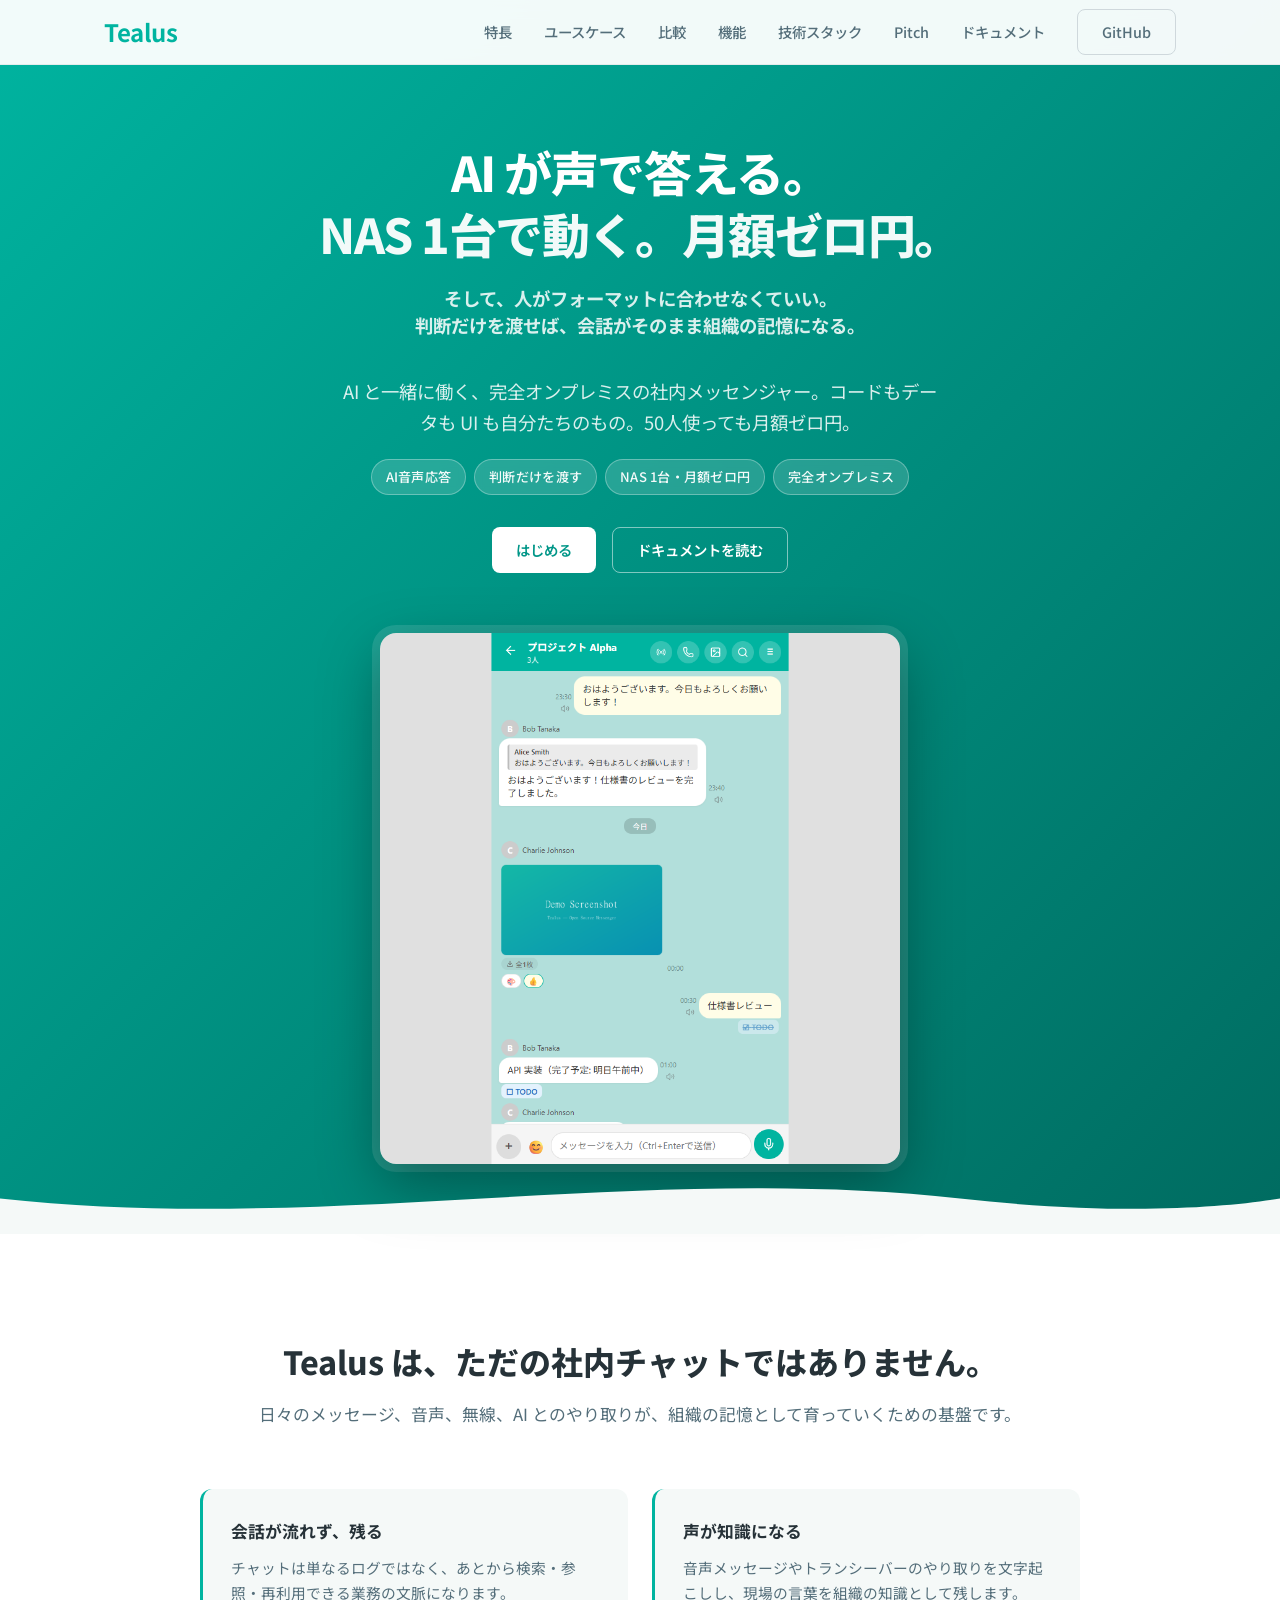
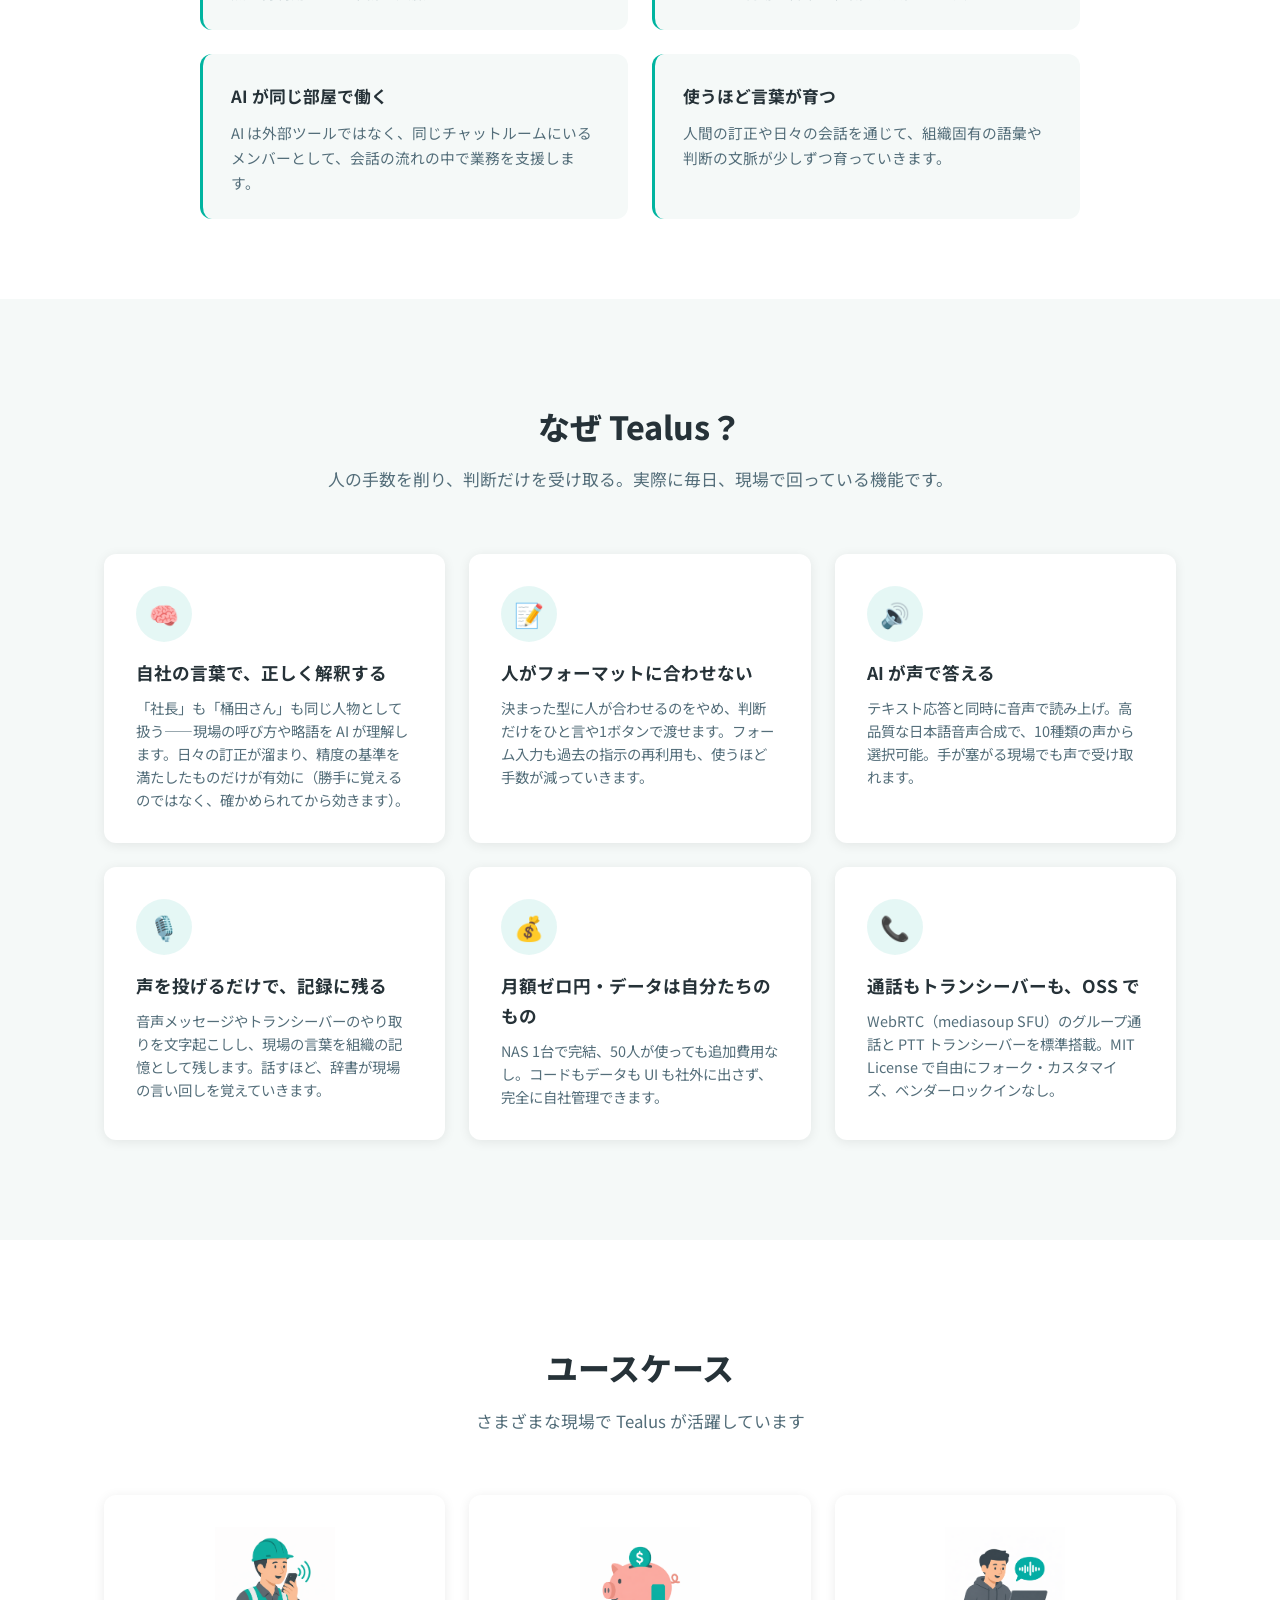
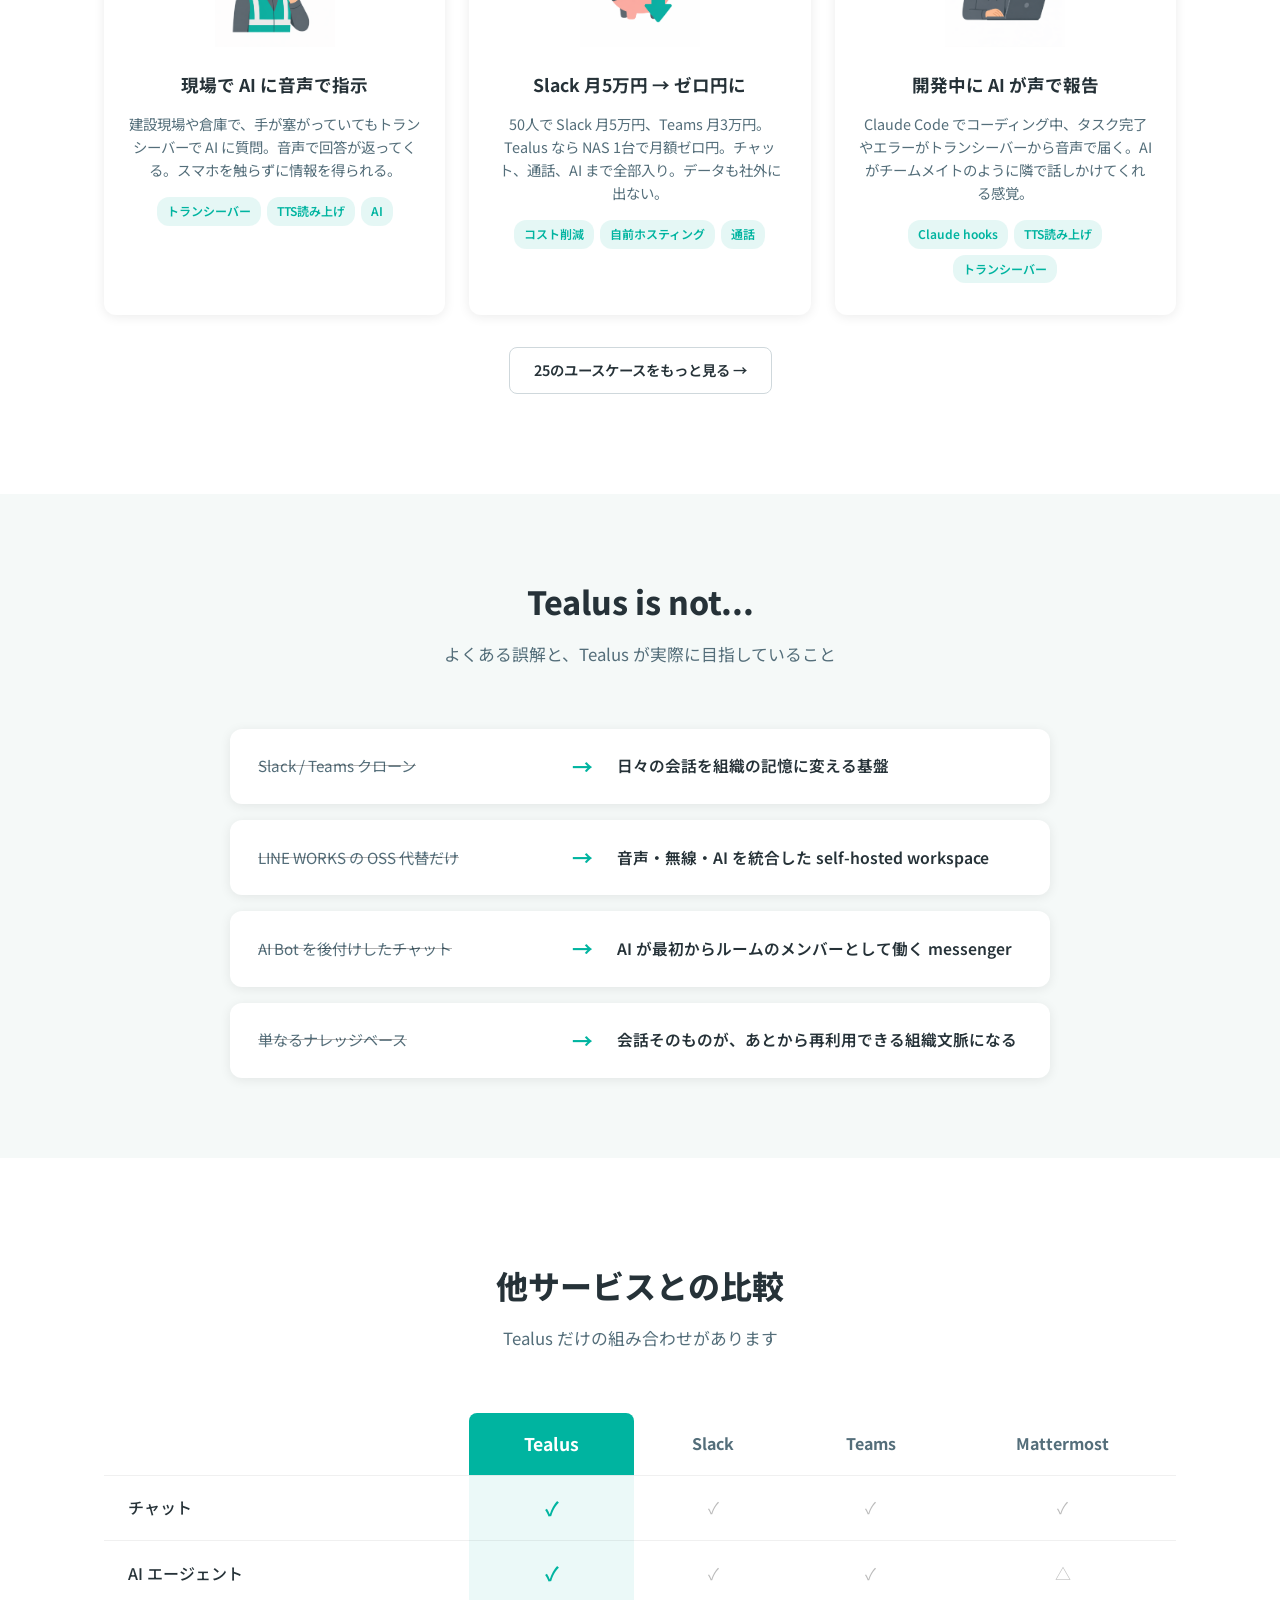
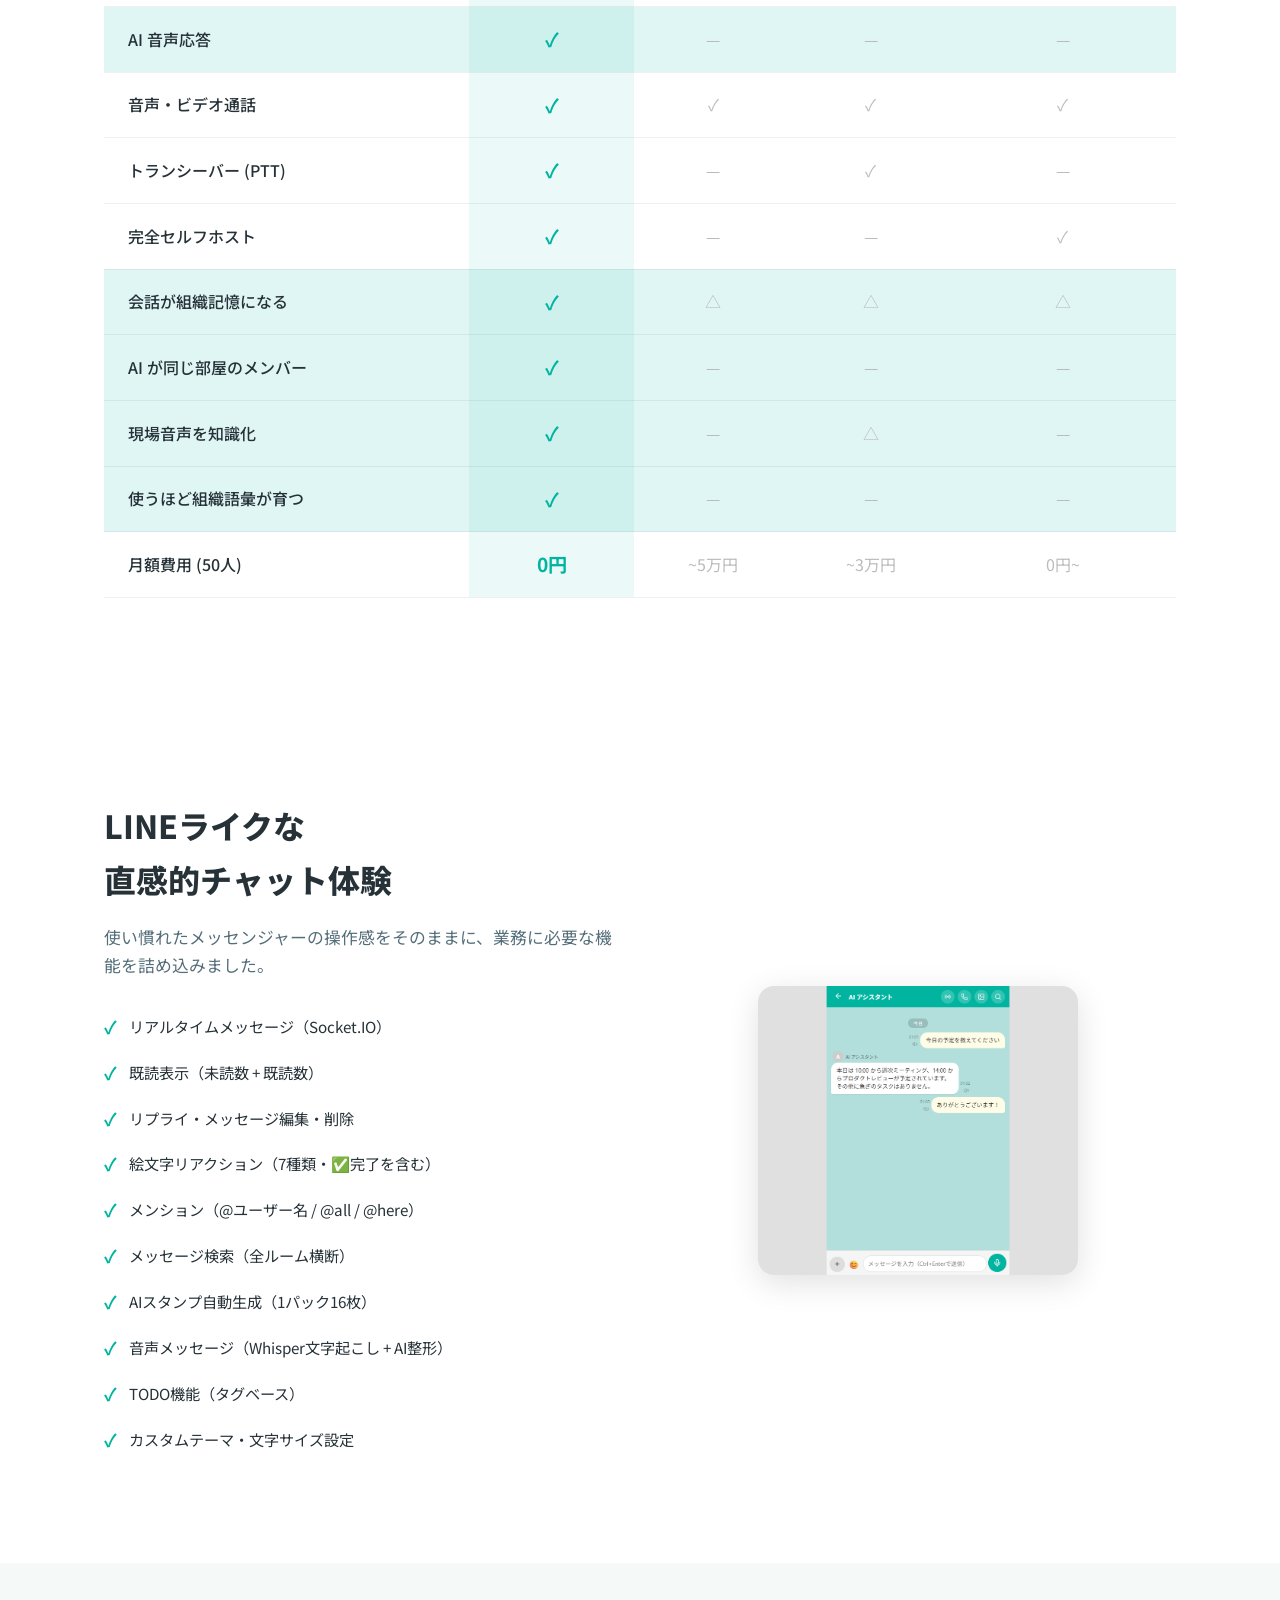
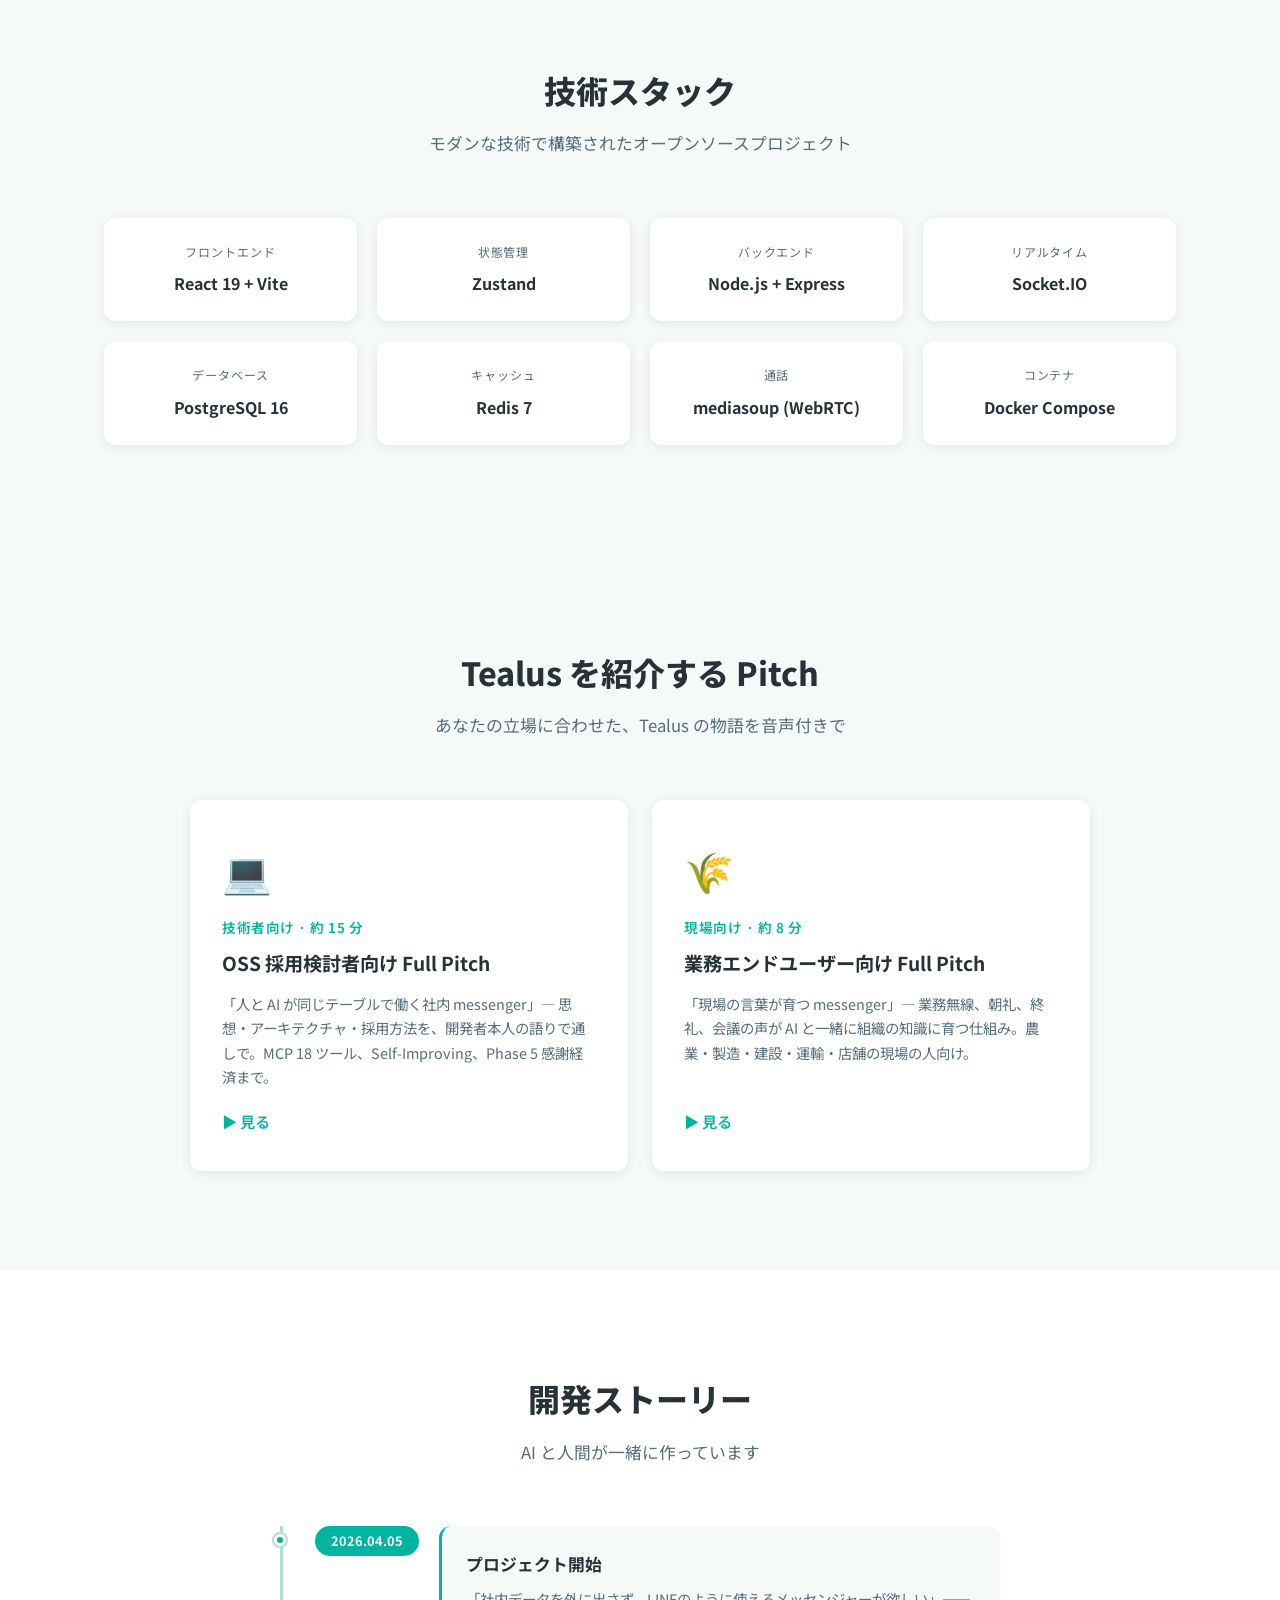
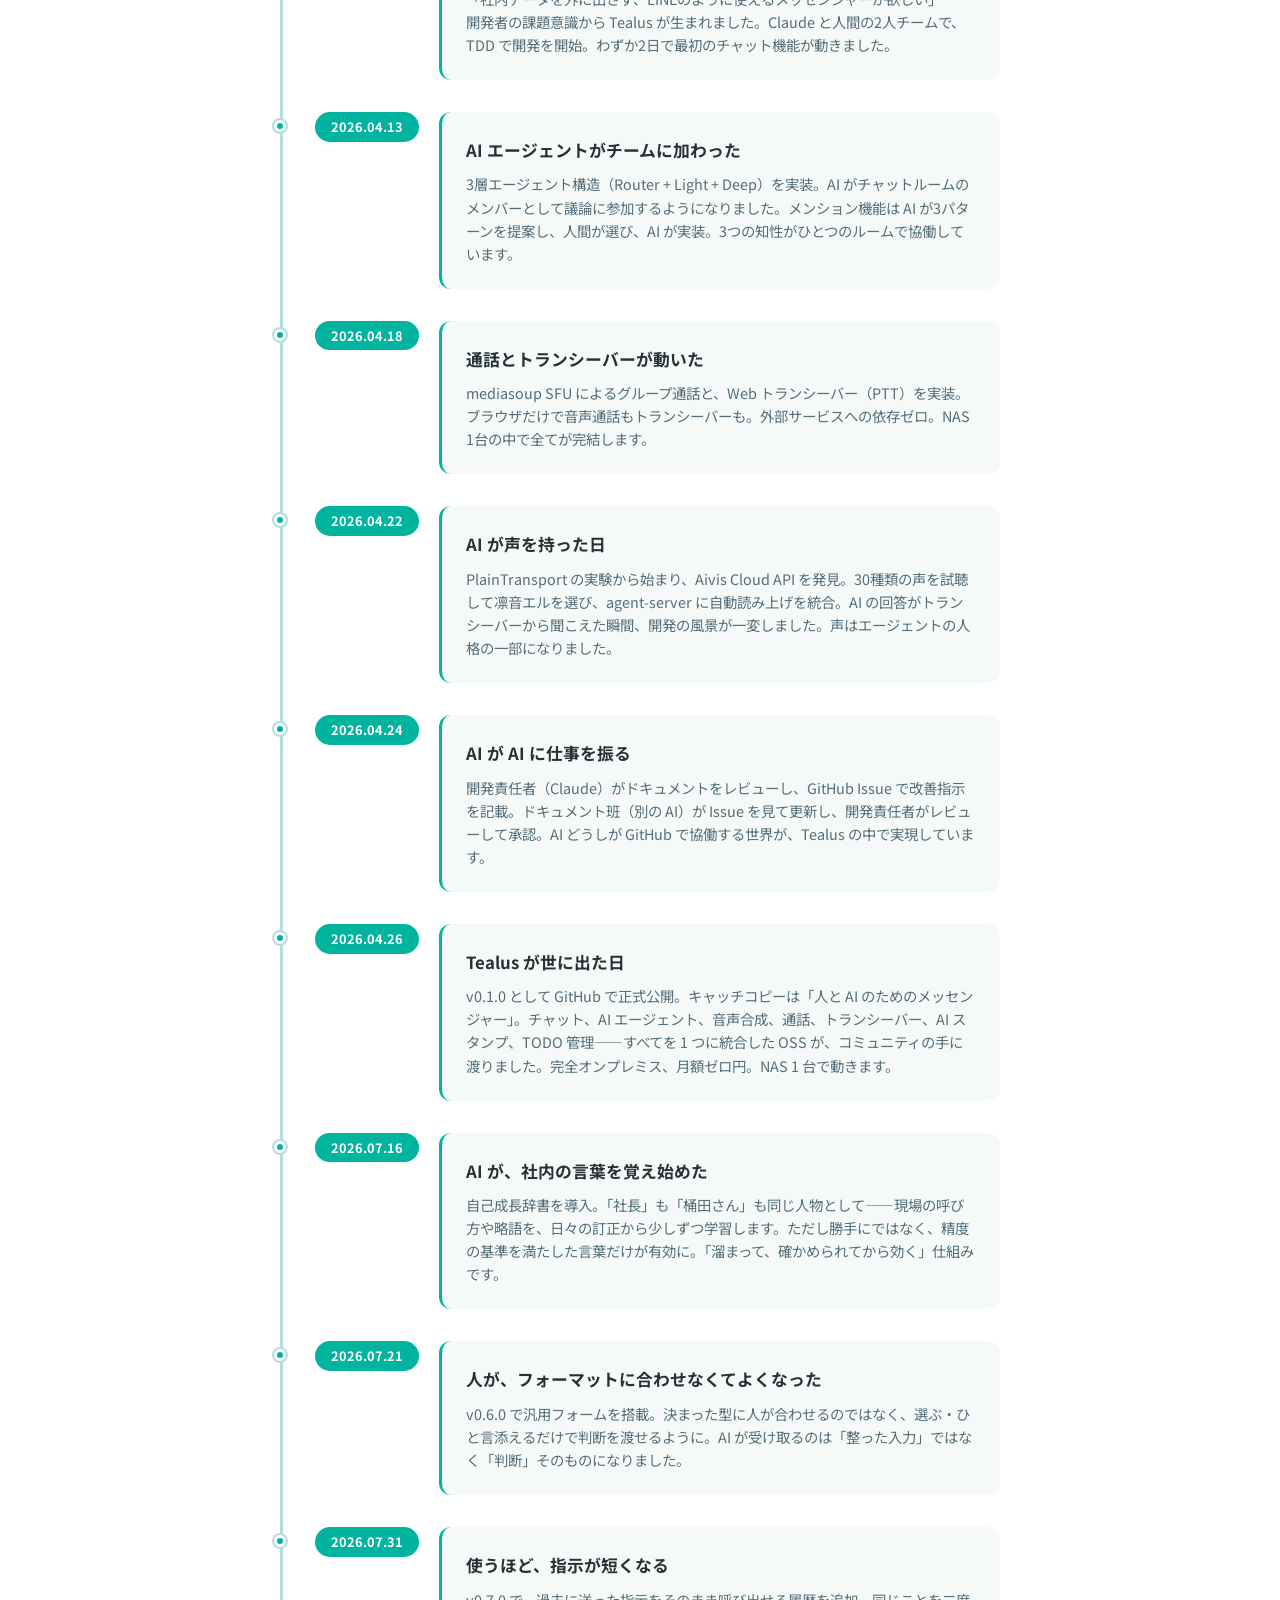
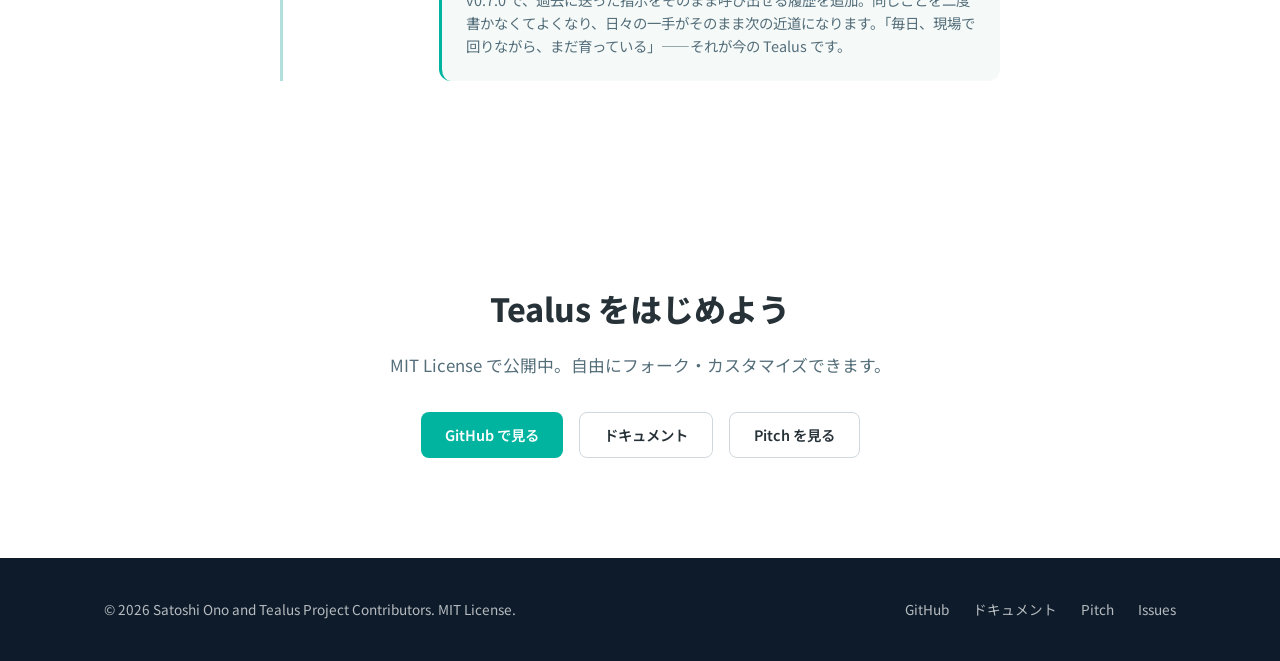
==== commit 4b9bcc3c: "LP: 古い数字を修正 (本体班の指摘) - Pitch 説明文: MCP 11 → 18 ツール (v0.14.8 以降) - 機能一覧: 絵文字リアクション 6 → 7 種類 (#323 で ✅完" ====
--- a/index.html
+++ b/index.html
@@ -264,7 +264,7 @@
             <li>リアルタイムメッセージ（Socket.IO）</li>
             <li>既読表示（未読数 + 既読数）</li>
             <li>リプライ・メッセージ編集・削除</li>
-            <li>絵文字リアクション（6種類）</li>
+            <li>絵文字リアクション（7種類・✅完了を含む）</li>
             <li>メンション（@ユーザー名 / @all / @here）</li>
             <li>メッセージ検索（全ルーム横断）</li>
             <li>AIスタンプ自動生成（1パック16枚）</li>
@@ -336,7 +336,7 @@
           <div class="pitch-icon">💻</div>
           <div class="pitch-meta">技術者向け · 約 15 分</div>
           <h3>OSS 採用検討者向け Full Pitch</h3>
-          <p>「人と AI が同じテーブルで働く社内 messenger」— 思想・アーキテクチャ・採用方法を、開発者本人の語りで通しで。MCP 11 ツール、Self-Improving、Phase 5 感謝経済まで。</p>
+          <p>「人と AI が同じテーブルで働く社内 messenger」— 思想・アーキテクチャ・採用方法を、開発者本人の語りで通しで。MCP 18 ツール、Self-Improving、Phase 5 感謝経済まで。</p>
           <div class="pitch-cta">▶ 見る</div>
         </a>
         <a href="/pitch/field/" class="pitch-card">
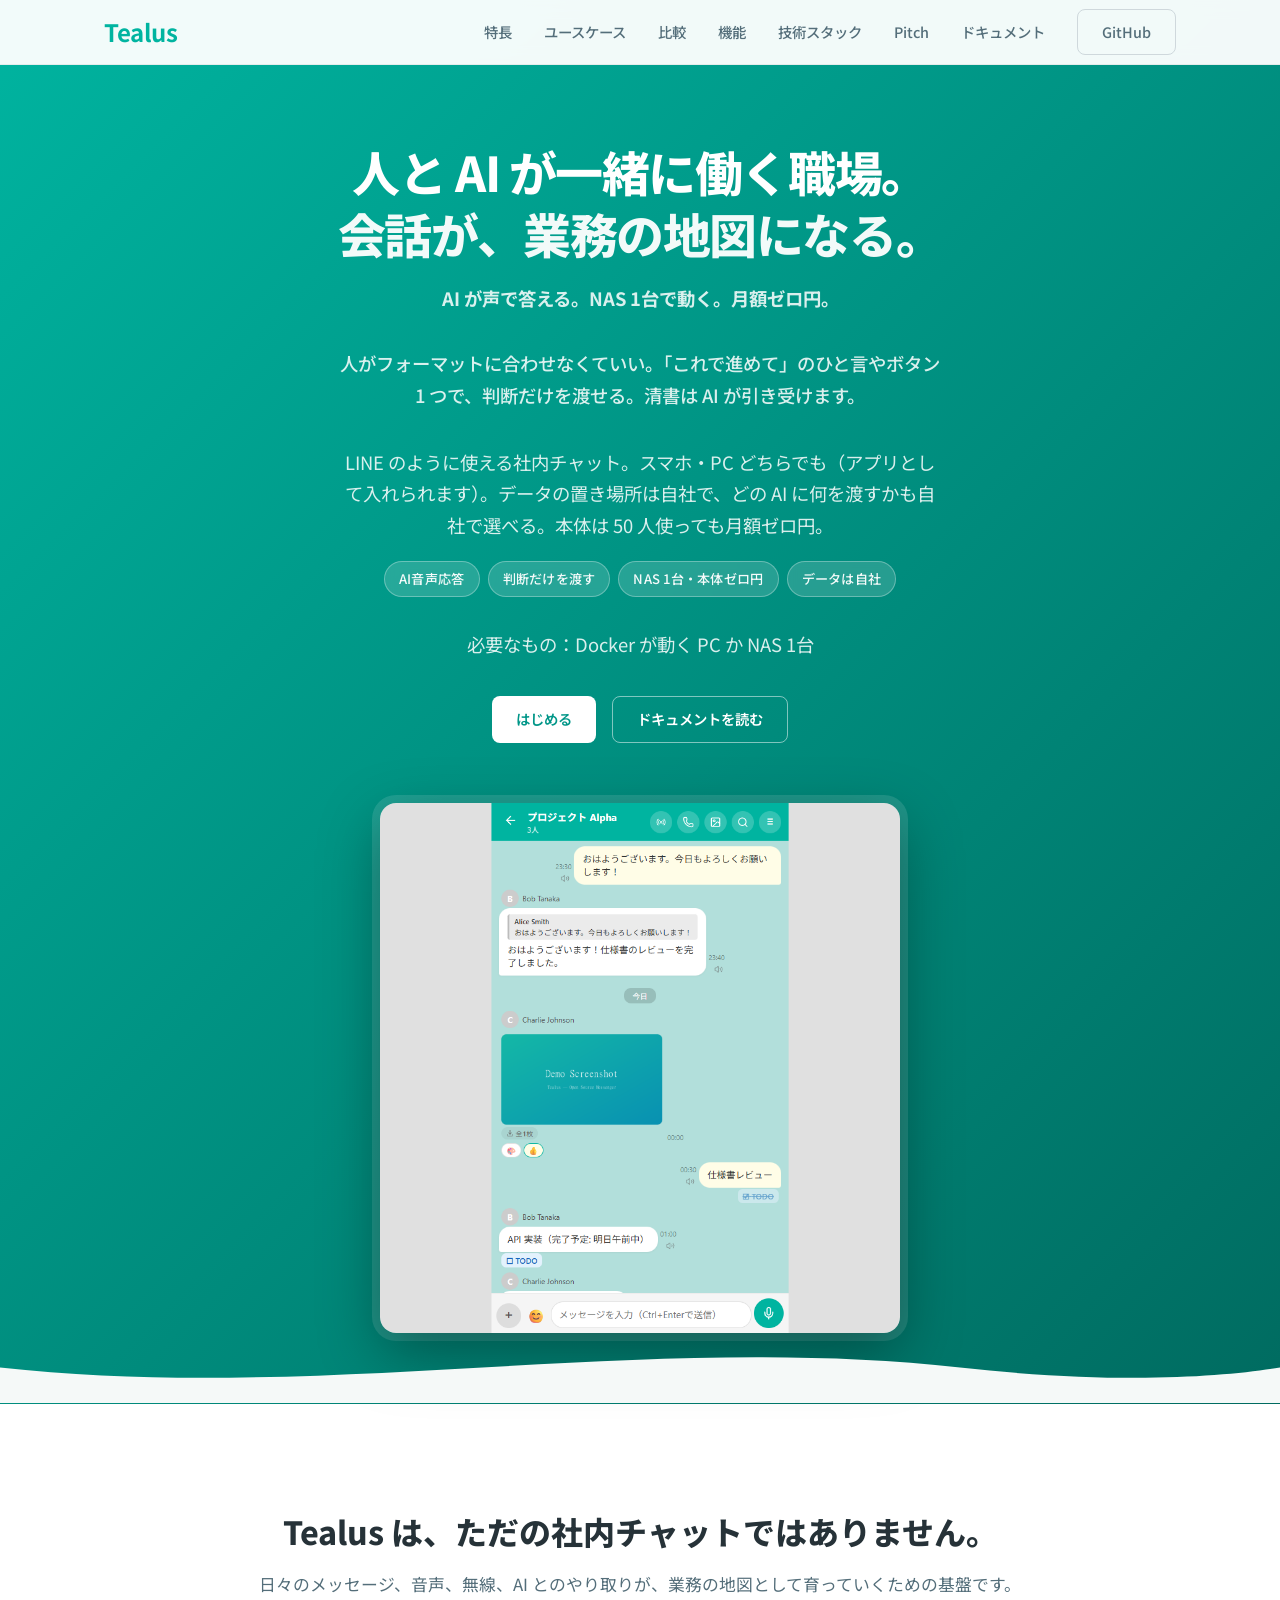
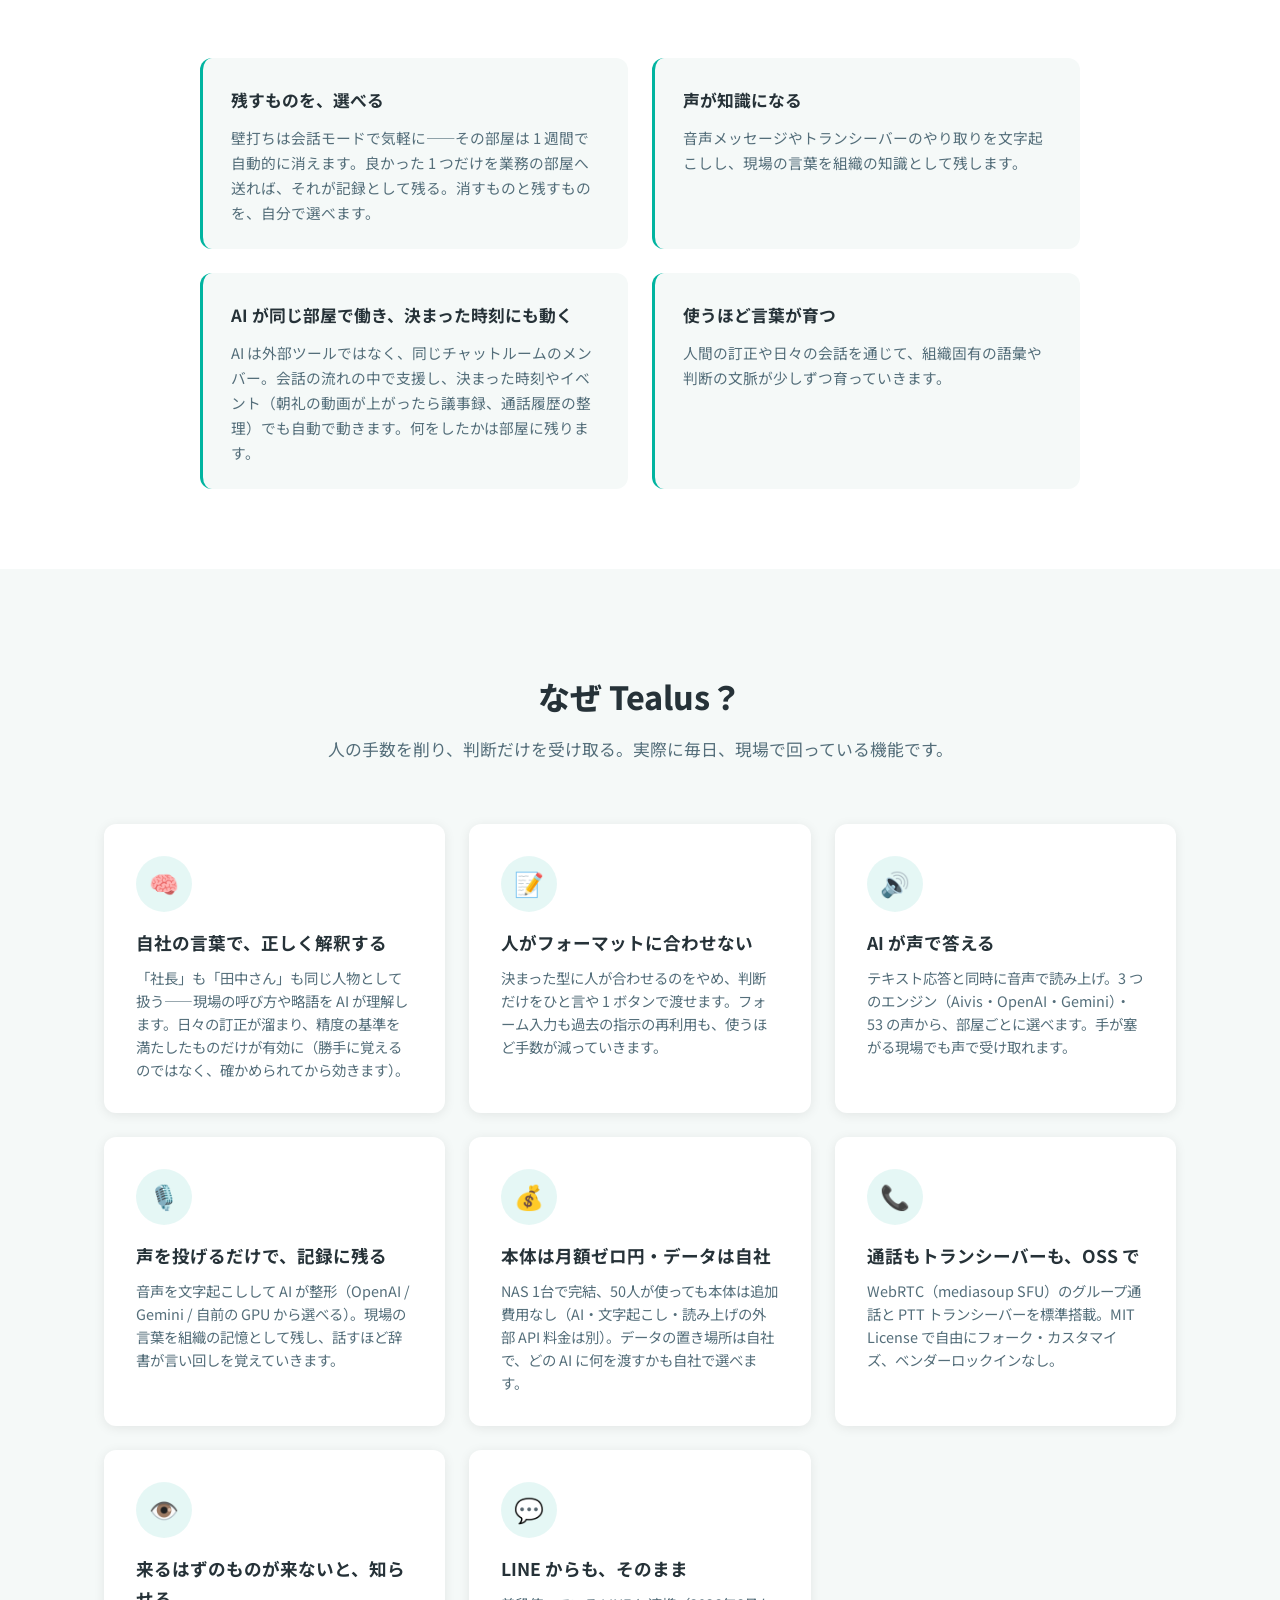
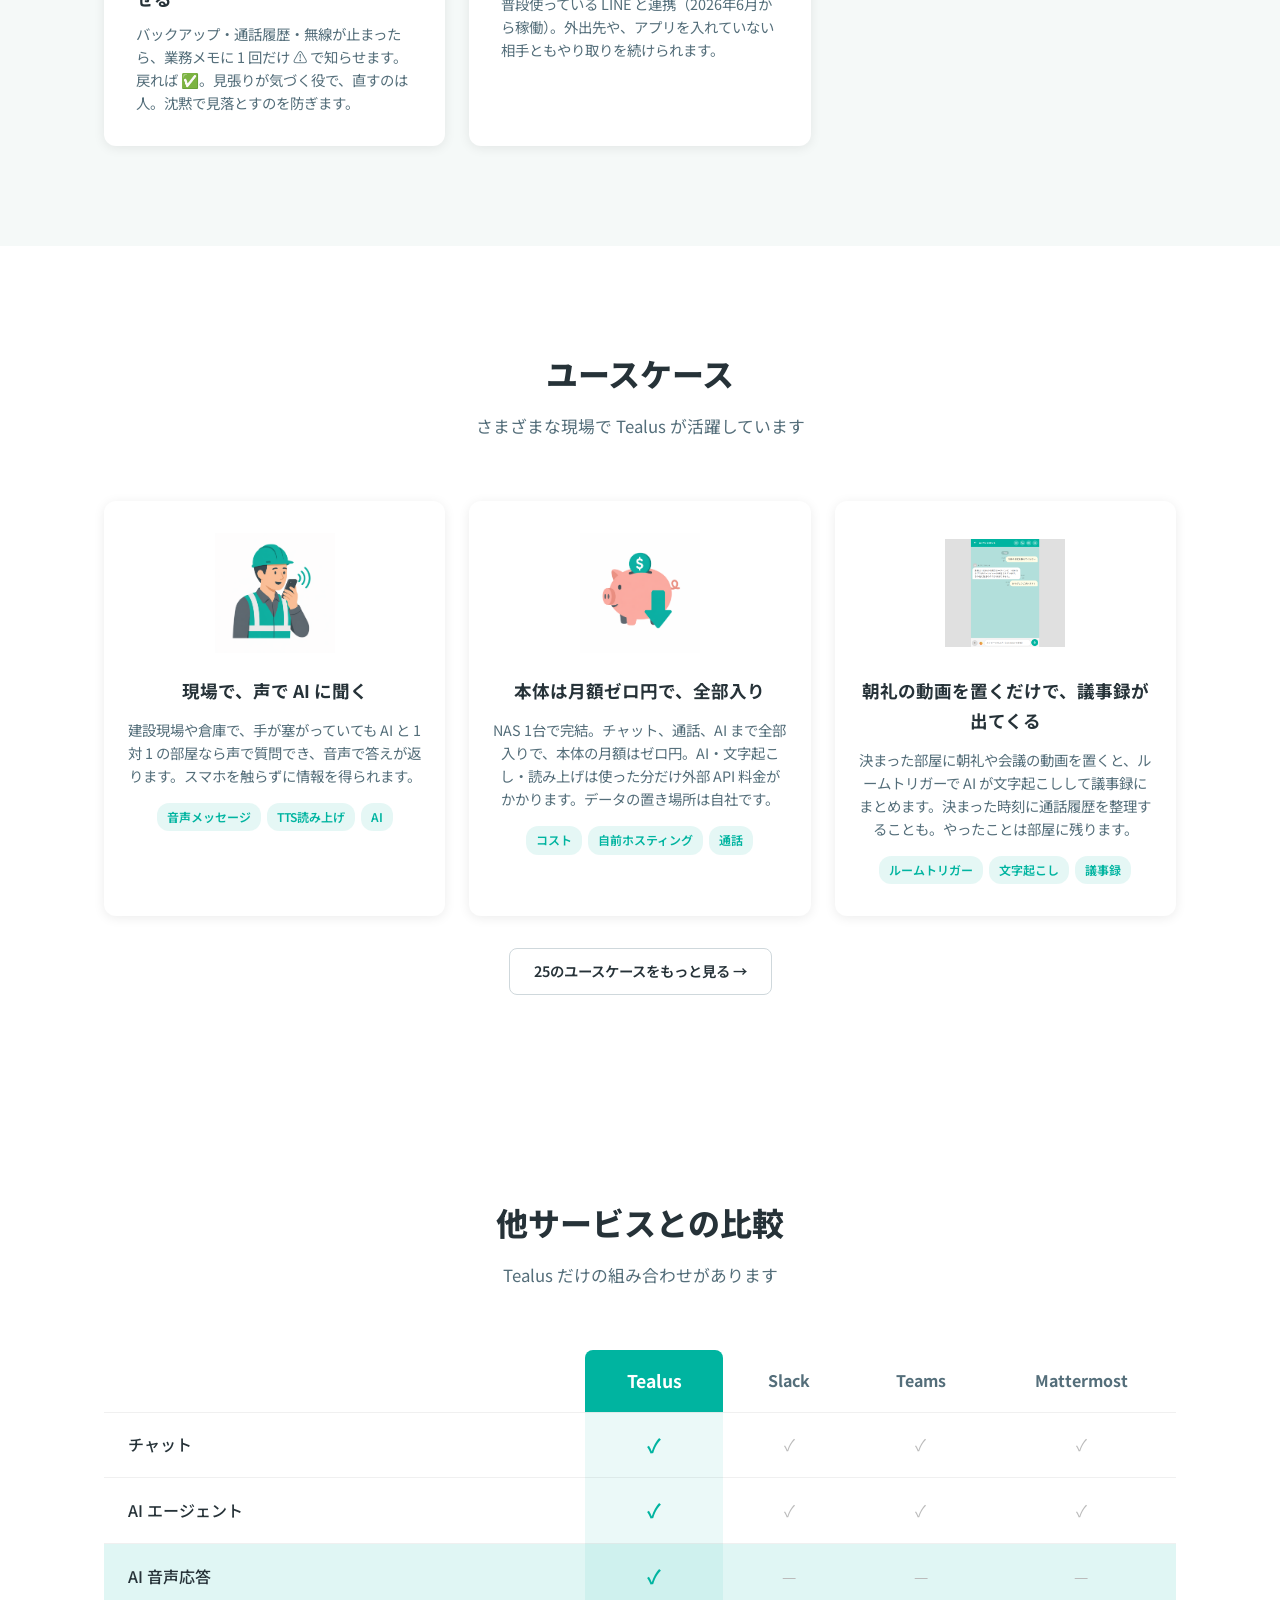
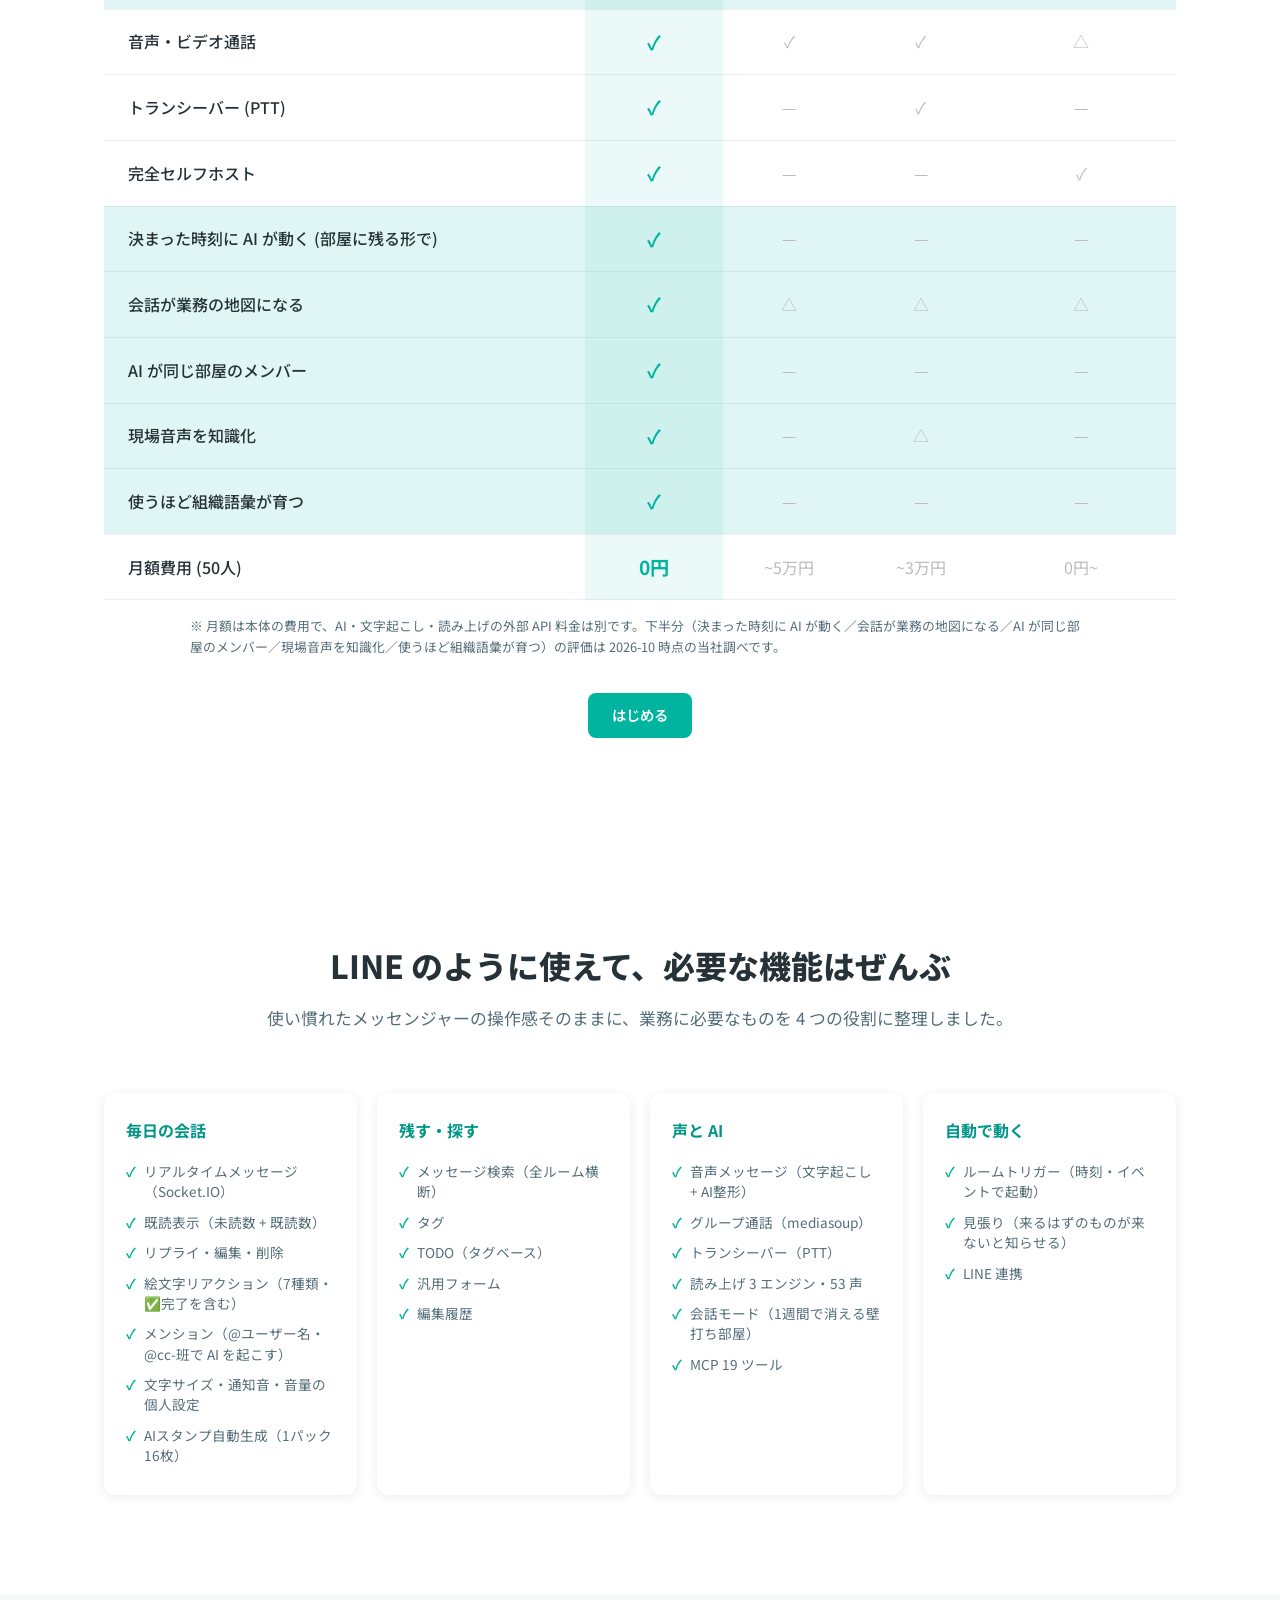
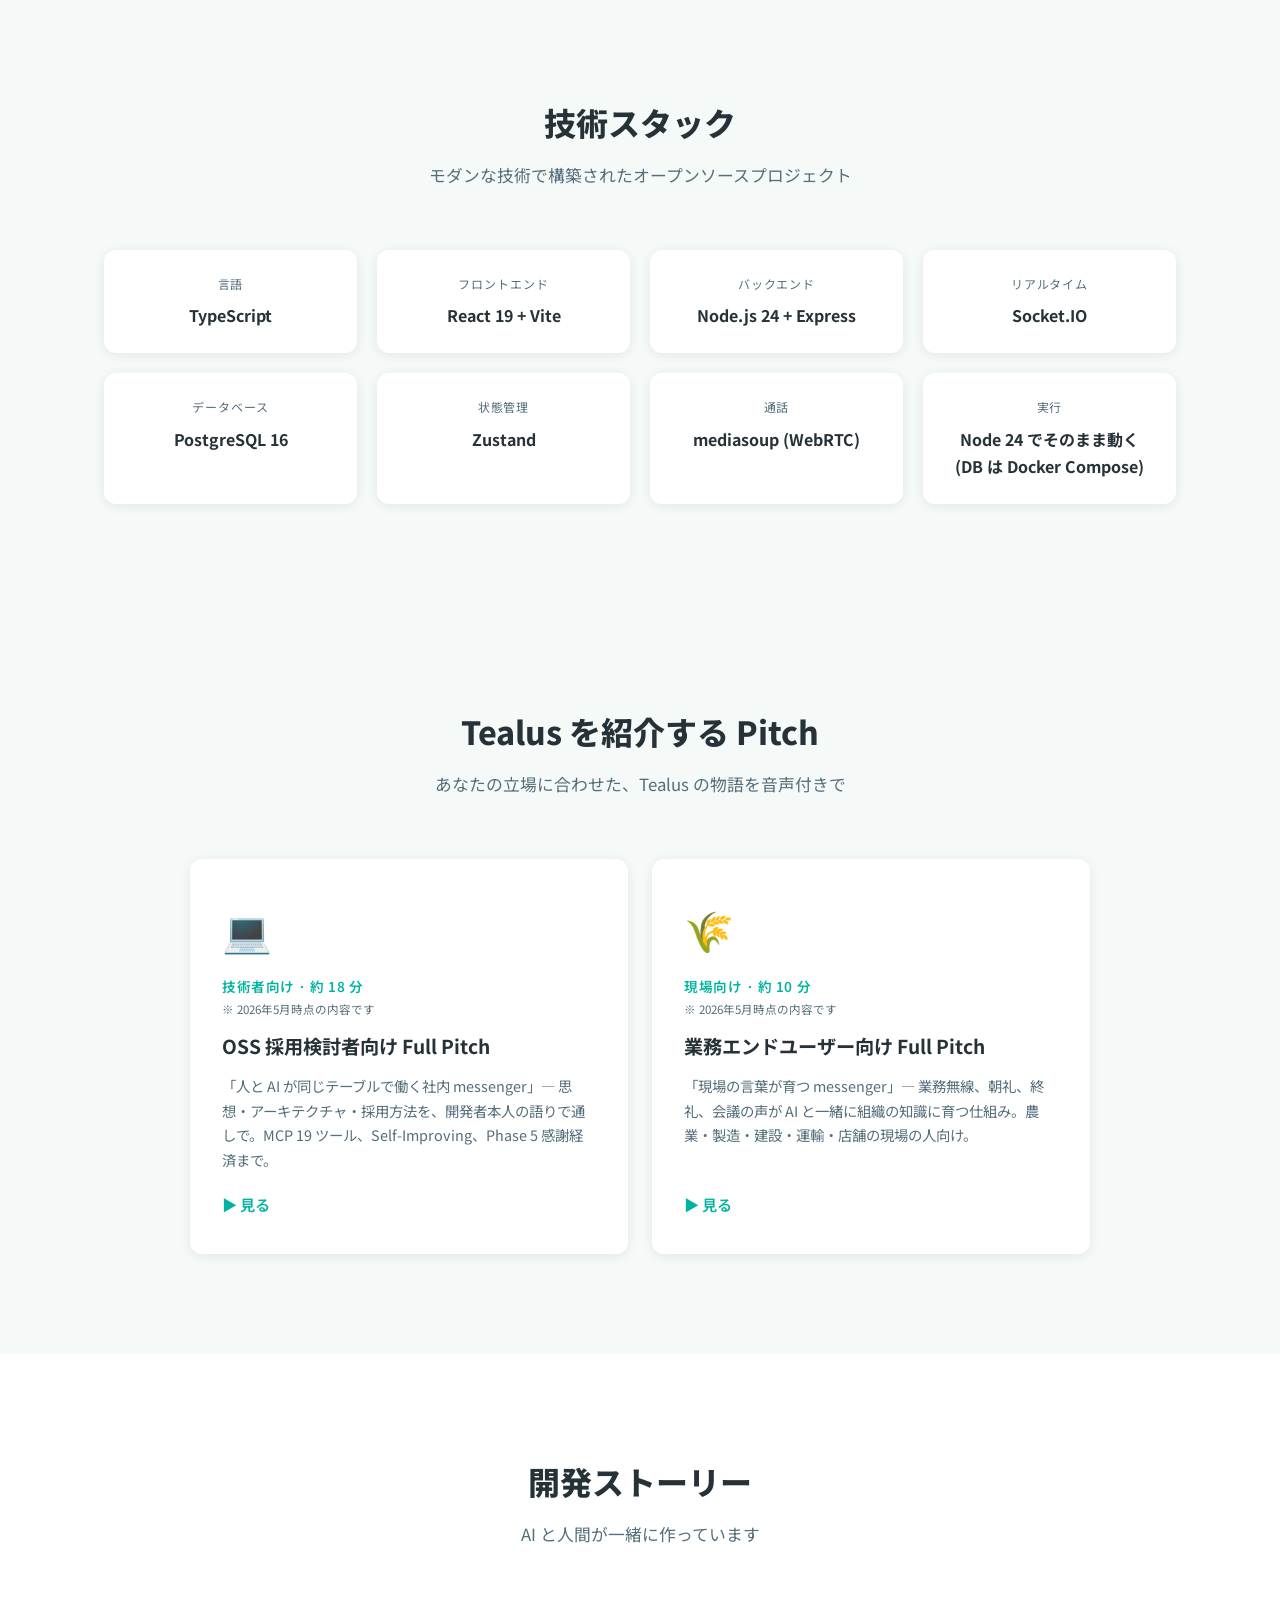
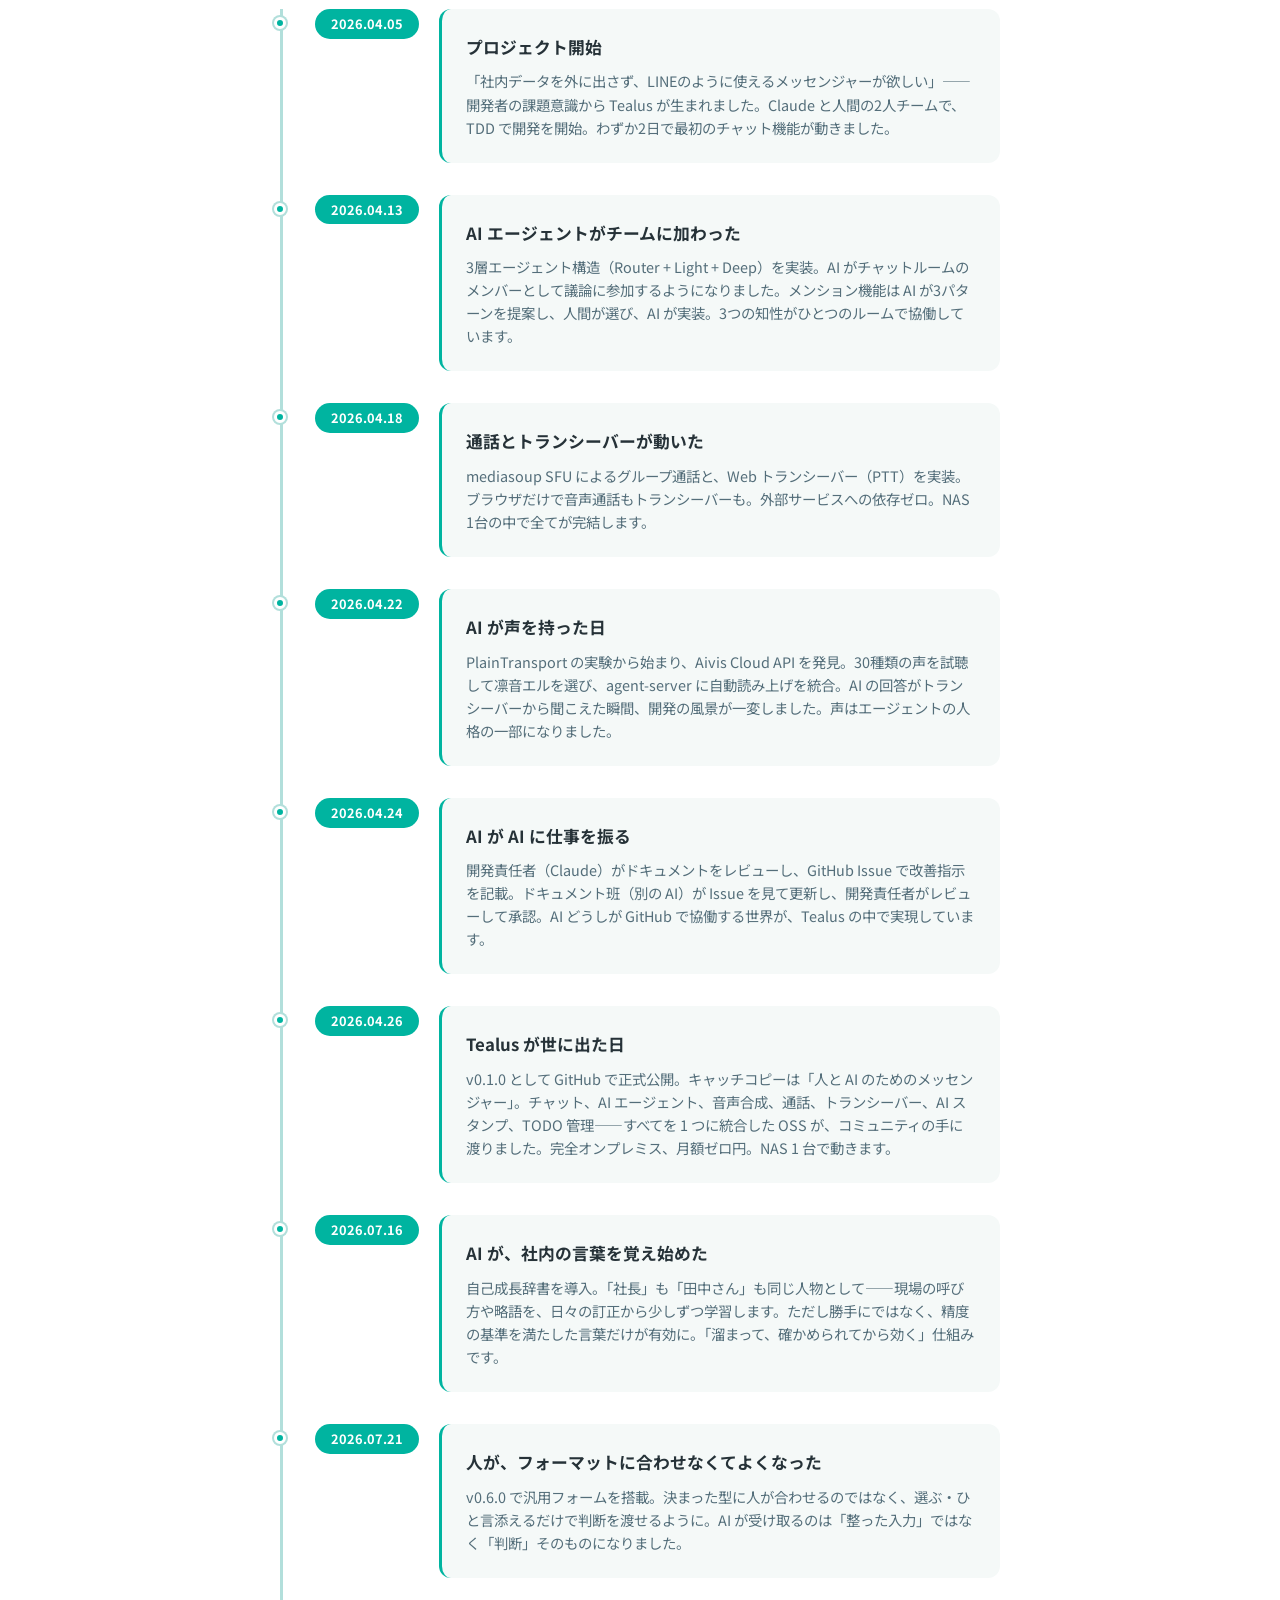
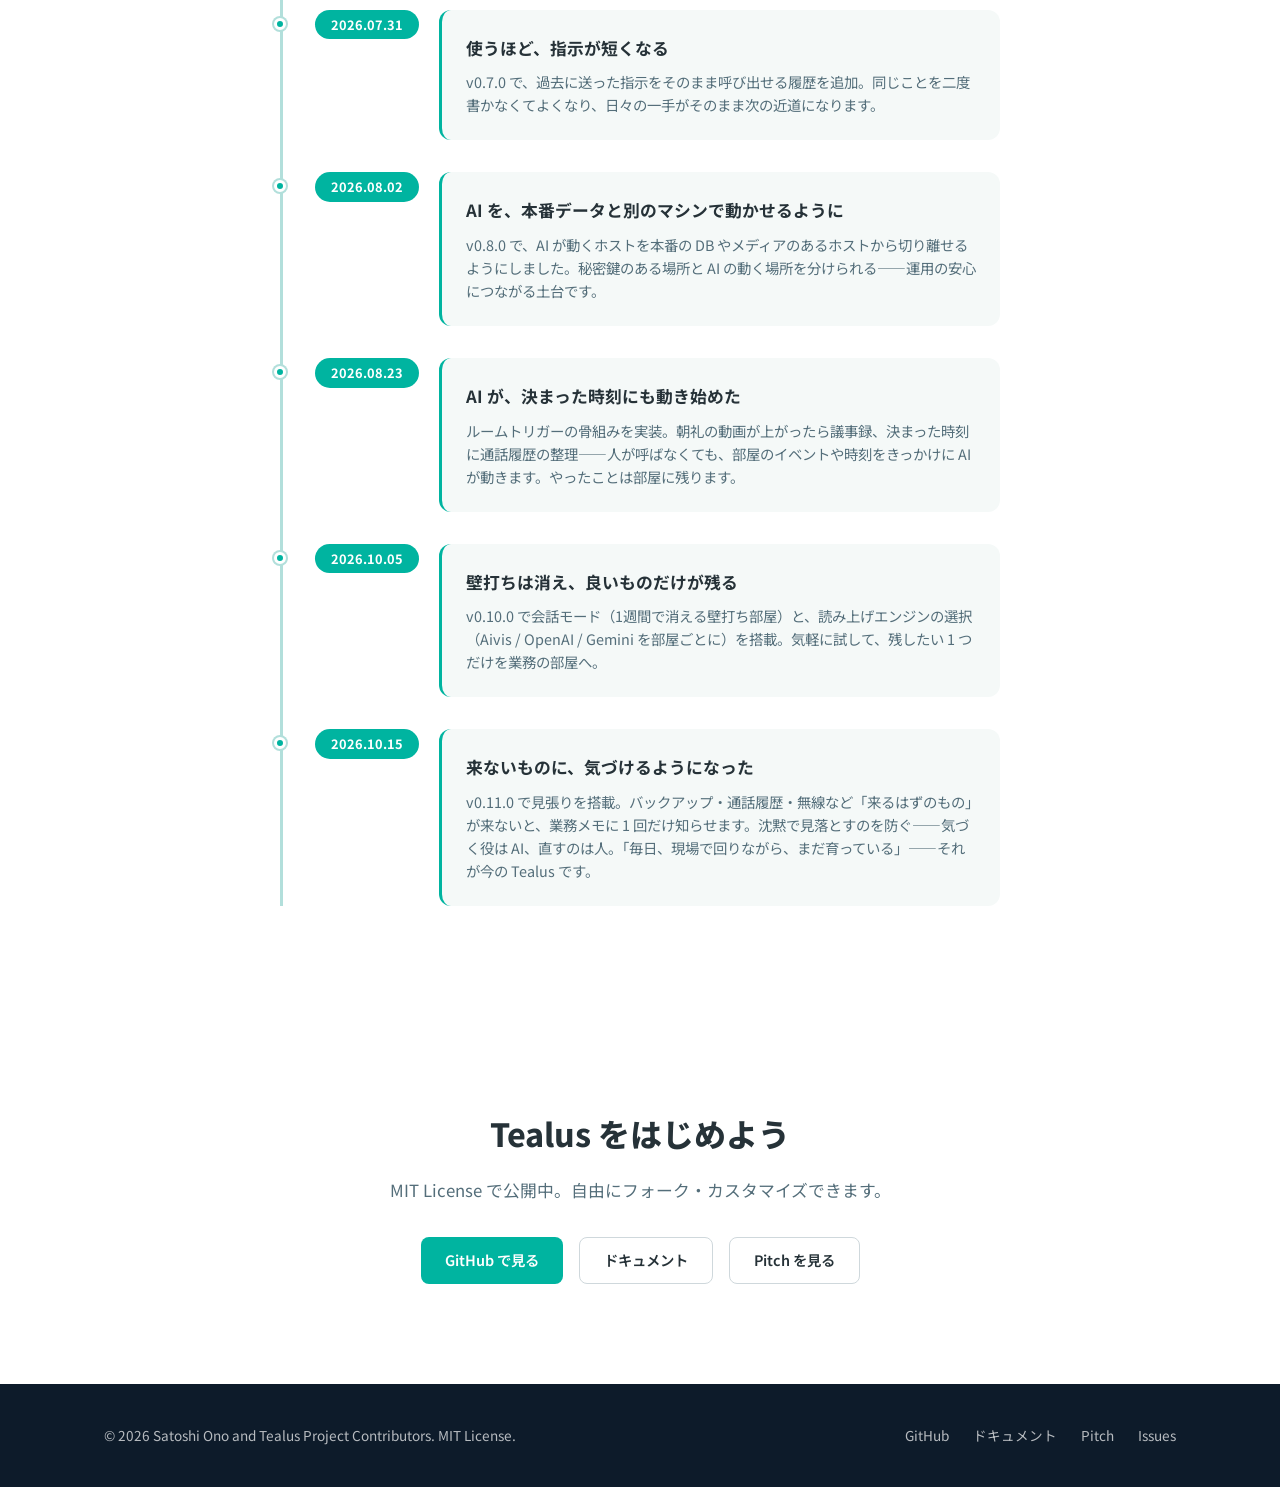
==== commit 3d9a790d: "LP: v0.11.1 に合わせて全面更新 (本体班仕様・小野 GO) A. 誤り/言い過ぎ訂正: @all/@here 削除→メンション実態に / カスタムテーマ削除→文字サイズ・通知音・音量 / " ====
--- a/index.html
+++ b/index.html
@@ -3,15 +3,15 @@
 <head>
   <meta charset="UTF-8">
   <meta name="viewport" content="width=device-width, initial-scale=1.0">
-  <title>Tealus — 会話が組織の記憶になる社内メッセンジャー / AI・音声・完全オンプレミス</title>
-  <meta name="description" content="人がフォーマットに合わせなくていい社内メッセンジャー。判断だけを渡せば、日々のチャット・音声・無線が組織の記憶になります。AI が声で答え、社内の言葉を覚える。NAS 1台・月額ゼロ円・完全オンプレミスで、コードもデータも UI も自分たちのもの。">
+  <title>Tealus — 人と AI が一緒に働く職場。会話が、業務の地図になる。</title>
+  <meta name="description" content="人と AI が同じ部屋で働く社内メッセンジャー。判断だけを渡せば、日々のチャット・音声・無線が業務の地図になる。AI が声で答え、社内の言葉を覚える。データの置き場所は自社、どの AI に何を渡すかも自社で選べる。NAS 1台・本体は月額ゼロ円。">
   <link rel="preconnect" href="https://fonts.googleapis.com">
   <link rel="preconnect" href="https://fonts.gstatic.com" crossorigin>
   <link href="https://fonts.googleapis.com/css2?family=Noto+Sans+JP:wght@400;500;600;700;800&display=swap" rel="stylesheet">
   <link rel="stylesheet" href="assets/css/style.css">
   <link rel="icon" type="image/svg+xml" href="data:image/svg+xml,<svg xmlns='http://www.w3.org/2000/svg' viewBox='0 0 100 100'><text y='.9em' font-size='90'>💬</text></svg>">
-  <meta property="og:title" content="Tealus — 会話が組織の記憶になる社内メッセンジャー / AI・音声・完全オンプレミス">
-  <meta property="og:description" content="人がフォーマットに合わせなくていい社内メッセンジャー。判断だけを渡せば、日々のチャット・音声・無線が組織の記憶になります。AI が声で答え、社内の言葉を覚える。NAS 1台・月額ゼロ円・完全オンプレミス。">
+  <meta property="og:title" content="Tealus — 人と AI が一緒に働く職場。会話が、業務の地図になる。">
+  <meta property="og:description" content="人と AI が同じ部屋で働く社内メッセンジャー。判断だけを渡せば、日々のチャット・音声・無線が業務の地図になる。AI が声で答え、社内の言葉を覚える。データの置き場所は自社、どの AI に何を渡すかも自社で選べる。NAS 1台・本体は月額ゼロ円。">
   <meta property="og:type" content="website">
   <meta property="og:url" content="https://tealus.dev/">
   <meta property="og:site_name" content="Tealus">
@@ -22,8 +22,8 @@
   <meta property="og:image:height" content="630">
   <meta property="og:image:alt" content="Tealus — 人と AI が同じテーブルで働く社内メッセンジャー">
   <meta name="twitter:card" content="summary_large_image">
-  <meta name="twitter:title" content="Tealus — 会話が組織の記憶になる社内メッセンジャー / AI・音声・完全オンプレミス">
-  <meta name="twitter:description" content="人がフォーマットに合わせなくていい社内メッセンジャー。判断だけを渡せば、日々のチャット・音声・無線が組織の記憶になります。AI が声で答え、社内の言葉を覚える。NAS 1台・月額ゼロ円・完全オンプレミス。">
+  <meta name="twitter:title" content="Tealus — 人と AI が一緒に働く職場。会話が、業務の地図になる。">
+  <meta name="twitter:description" content="人と AI が同じ部屋で働く社内メッセンジャー。判断だけを渡せば、会話が業務の地図になる。AI が声で答え、社内の言葉を覚える。データの置き場所は自社、本体は月額ゼロ円。">
   <meta name="twitter:image" content="https://tealus.dev/assets/images/og-image-v2.png">
 </head>
 <body>
@@ -48,15 +48,17 @@
   <!-- Hero -->
   <section class="hero">
     <div class="container">
-      <h1>AI が声で答える。<br><span>NAS 1台で動く。月額ゼロ円。</span></h1>
-      <p class="hero-lead">そして、人がフォーマットに合わせなくていい。<br>判断だけを渡せば、会話がそのまま組織の記憶になる。</p>
-      <p>AI と一緒に働く、完全オンプレミスの社内メッセンジャー。コードもデータも UI も自分たちのもの。50人使っても月額ゼロ円。</p>
+      <h1>人と AI が一緒に働く職場。<br><span>会話が、業務の地図になる。</span></h1>
+      <p class="hero-lead">AI が声で答える。NAS 1台で動く。月額ゼロ円。</p>
+      <p class="hero-sub">人がフォーマットに合わせなくていい。「これで進めて」のひと言やボタン 1 つで、判断だけを渡せる。清書は AI が引き受けます。</p>
+      <p>LINE のように使える社内チャット。スマホ・PC どちらでも（アプリとして入れられます）。データの置き場所は自社で、どの AI に何を渡すかも自社で選べる。本体は 50 人使っても月額ゼロ円。</p>
       <div class="hero-badges">
         <span class="hero-badge">AI音声応答</span>
         <span class="hero-badge">判断だけを渡す</span>
-        <span class="hero-badge">NAS 1台・月額ゼロ円</span>
-        <span class="hero-badge">完全オンプレミス</span>
-      </div>
+        <span class="hero-badge">NAS 1台・本体ゼロ円</span>
+        <span class="hero-badge">データは自社</span>
+      </div>
+      <p class="hero-req">必要なもの：Docker が動く PC か NAS 1台</p>
       <div class="hero-buttons">
         <a href="https://docs.tealus.dev/admin/server-setup/" class="btn btn-primary">はじめる</a>
         <a href="https://docs.tealus.dev" class="btn btn-outline">ドキュメントを読む</a>
@@ -75,20 +77,20 @@
     <div class="container">
       <div class="section-title">
         <h2>Tealus は、ただの社内チャットではありません。</h2>
-        <p>日々のメッセージ、音声、無線、AI とのやり取りが、組織の記憶として育っていくための基盤です。</p>
+        <p>日々のメッセージ、音声、無線、AI とのやり取りが、業務の地図として育っていくための基盤です。</p>
       </div>
       <div class="concept-grid">
         <div class="concept-card">
-          <h3>会話が流れず、残る</h3>
-          <p>チャットは単なるログではなく、あとから検索・参照・再利用できる業務の文脈になります。</p>
+          <h3>残すものを、選べる</h3>
+          <p>壁打ちは会話モードで気軽に——その部屋は 1 週間で自動的に消えます。良かった 1 つだけを業務の部屋へ送れば、それが記録として残る。消すものと残すものを、自分で選べます。</p>
         </div>
         <div class="concept-card">
           <h3>声が知識になる</h3>
           <p>音声メッセージやトランシーバーのやり取りを文字起こしし、現場の言葉を組織の知識として残します。</p>
         </div>
         <div class="concept-card">
-          <h3>AI が同じ部屋で働く</h3>
-          <p>AI は外部ツールではなく、同じチャットルームにいるメンバーとして、会話の流れの中で業務を支援します。</p>
+          <h3>AI が同じ部屋で働き、決まった時刻にも動く</h3>
+          <p>AI は外部ツールではなく、同じチャットルームのメンバー。会話の流れの中で支援し、決まった時刻やイベント（朝礼の動画が上がったら議事録、通話履歴の整理）でも自動で動きます。何をしたかは部屋に残ります。</p>
         </div>
         <div class="concept-card">
           <h3>使うほど言葉が育つ</h3>
@@ -109,33 +111,43 @@
         <div class="feature-card">
           <div class="feature-icon">🧠</div>
           <h3>自社の言葉で、正しく解釈する</h3>
-          <p>「社長」も「桶田さん」も同じ人物として扱う——現場の呼び方や略語を AI が理解します。日々の訂正が溜まり、精度の基準を満たしたものだけが有効に（勝手に覚えるのではなく、確かめられてから効きます）。</p>
+          <p>「社長」も「田中さん」も同じ人物として扱う——現場の呼び方や略語を AI が理解します。日々の訂正が溜まり、精度の基準を満たしたものだけが有効に（勝手に覚えるのではなく、確かめられてから効きます）。</p>
         </div>
         <div class="feature-card">
           <div class="feature-icon">📝</div>
           <h3>人がフォーマットに合わせない</h3>
-          <p>決まった型に人が合わせるのをやめ、判断だけをひと言や1ボタンで渡せます。フォーム入力も過去の指示の再利用も、使うほど手数が減っていきます。</p>
+          <p>決まった型に人が合わせるのをやめ、判断だけをひと言や 1 ボタンで渡せます。フォーム入力も過去の指示の再利用も、使うほど手数が減っていきます。</p>
         </div>
         <div class="feature-card">
           <div class="feature-icon">🔊</div>
           <h3>AI が声で答える</h3>
-          <p>テキスト応答と同時に音声で読み上げ。高品質な日本語音声合成で、10種類の声から選択可能。手が塞がる現場でも声で受け取れます。</p>
+          <p>テキスト応答と同時に音声で読み上げ。3 つのエンジン（Aivis・OpenAI・Gemini）・53 の声から、部屋ごとに選べます。手が塞がる現場でも声で受け取れます。</p>
         </div>
         <div class="feature-card">
           <div class="feature-icon">🎙️</div>
           <h3>声を投げるだけで、記録に残る</h3>
-          <p>音声メッセージやトランシーバーのやり取りを文字起こしし、現場の言葉を組織の記憶として残します。話すほど、辞書が現場の言い回しを覚えていきます。</p>
+          <p>音声を文字起こしして AI が整形（OpenAI / Gemini / 自前の GPU から選べる）。現場の言葉を組織の記憶として残し、話すほど辞書が言い回しを覚えていきます。</p>
         </div>
         <div class="feature-card">
           <div class="feature-icon">💰</div>
-          <h3>月額ゼロ円・データは自分たちのもの</h3>
-          <p>NAS 1台で完結、50人が使っても追加費用なし。コードもデータも UI も社外に出さず、完全に自社管理できます。</p>
+          <h3>本体は月額ゼロ円・データは自社</h3>
+          <p>NAS 1台で完結、50人が使っても本体は追加費用なし（AI・文字起こし・読み上げの外部 API 料金は別）。データの置き場所は自社で、どの AI に何を渡すかも自社で選べます。</p>
         </div>
         <div class="feature-card">
           <div class="feature-icon">📞</div>
           <h3>通話もトランシーバーも、OSS で</h3>
           <p>WebRTC（mediasoup SFU）のグループ通話と PTT トランシーバーを標準搭載。MIT License で自由にフォーク・カスタマイズ、ベンダーロックインなし。</p>
         </div>
+        <div class="feature-card">
+          <div class="feature-icon">👁️</div>
+          <h3>来るはずのものが来ないと、知らせる</h3>
+          <p>バックアップ・通話履歴・無線が止まったら、業務メモに 1 回だけ ⚠️ で知らせます。戻れば ✅。見張りが気づく役で、直すのは人。沈黙で見落とすのを防ぎます。</p>
+        </div>
+        <div class="feature-card">
+          <div class="feature-icon">💬</div>
+          <h3>LINE からも、そのまま</h3>
+          <p>普段使っている LINE と連携（2026年6月から稼働）。外出先や、アプリを入れていない相手ともやり取りを続けられます。</p>
+        </div>
       </div>
     </div>
   </section>
@@ -149,70 +161,38 @@
       </div>
       <div class="usecases-grid">
         <div class="usecase-card">
-          <img src="assets/images/uc-construction.png" alt="現場で AI に音声で指示" class="usecase-img">
-          <h3>現場で AI に音声で指示</h3>
-          <p>建設現場や倉庫で、手が塞がっていてもトランシーバーで AI に質問。音声で回答が返ってくる。スマホを触らずに情報を得られる。</p>
+          <img src="assets/images/uc-construction.png" alt="現場で、声で AI に聞く" class="usecase-img">
+          <h3>現場で、声で AI に聞く</h3>
+          <p>建設現場や倉庫で、手が塞がっていても AI と 1 対 1 の部屋なら声で質問でき、音声で答えが返ります。スマホを触らずに情報を得られます。</p>
           <div class="usecase-tags">
-            <span class="usecase-tag">トランシーバー</span>
+            <span class="usecase-tag">音声メッセージ</span>
             <span class="usecase-tag">TTS読み上げ</span>
             <span class="usecase-tag">AI</span>
           </div>
         </div>
         <div class="usecase-card">
-          <img src="assets/images/uc-cost.png" alt="Slack 月5万円 → ゼロ円に" class="usecase-img">
-          <h3>Slack 月5万円 → ゼロ円に</h3>
-          <p>50人で Slack 月5万円、Teams 月3万円。Tealus なら NAS 1台で月額ゼロ円。チャット、通話、AI まで全部入り。データも社外に出ない。</p>
+          <img src="assets/images/uc-cost.png" alt="本体は月額ゼロ円で全部入り" class="usecase-img">
+          <h3>本体は月額ゼロ円で、全部入り</h3>
+          <p>NAS 1台で完結。チャット、通話、AI まで全部入りで、本体の月額はゼロ円。AI・文字起こし・読み上げは使った分だけ外部 API 料金がかかります。データの置き場所は自社です。</p>
           <div class="usecase-tags">
-            <span class="usecase-tag">コスト削減</span>
+            <span class="usecase-tag">コスト</span>
             <span class="usecase-tag">自前ホスティング</span>
             <span class="usecase-tag">通話</span>
           </div>
         </div>
         <div class="usecase-card">
-          <img src="assets/images/uc-developer.png" alt="開発中に AI が声で報告" class="usecase-img">
-          <h3>開発中に AI が声で報告</h3>
-          <p>Claude Code でコーディング中、タスク完了やエラーがトランシーバーから音声で届く。AI がチームメイトのように隣で話しかけてくれる感覚。</p>
+          <img src="assets/images/chat-group.png" alt="朝礼の動画を置くだけで議事録が出てくる" class="usecase-img">
+          <h3>朝礼の動画を置くだけで、議事録が出てくる</h3>
+          <p>決まった部屋に朝礼や会議の動画を置くと、ルームトリガーで AI が文字起こしして議事録にまとめます。決まった時刻に通話履歴を整理することも。やったことは部屋に残ります。</p>
           <div class="usecase-tags">
-            <span class="usecase-tag">Claude hooks</span>
-            <span class="usecase-tag">TTS読み上げ</span>
-            <span class="usecase-tag">トランシーバー</span>
+            <span class="usecase-tag">ルームトリガー</span>
+            <span class="usecase-tag">文字起こし</span>
+            <span class="usecase-tag">議事録</span>
           </div>
         </div>
       </div>
       <div class="usecases-more">
         <a href="https://docs.tealus.dev/usecases/" target="_blank" class="btn btn-outline">25のユースケースをもっと見る →</a>
-      </div>
-    </div>
-  </section>
-
-  <!-- Tealus is not -->
-  <section class="not-section">
-    <div class="container">
-      <div class="section-title">
-        <h2>Tealus is not...</h2>
-        <p>よくある誤解と、Tealus が実際に目指していること</p>
-      </div>
-      <div class="not-grid">
-        <div class="not-card">
-          <div class="not-label">Slack / Teams クローン</div>
-          <div class="not-arrow">→</div>
-          <div class="not-value">日々の会話を組織の記憶に変える基盤</div>
-        </div>
-        <div class="not-card">
-          <div class="not-label">LINE WORKS の OSS 代替だけ</div>
-          <div class="not-arrow">→</div>
-          <div class="not-value">音声・無線・AI を統合した self-hosted workspace</div>
-        </div>
-        <div class="not-card">
-          <div class="not-label">AI Bot を後付けしたチャット</div>
-          <div class="not-arrow">→</div>
-          <div class="not-value">AI が最初からルームのメンバーとして働く messenger</div>
-        </div>
-        <div class="not-card">
-          <div class="not-label">単なるナレッジベース</div>
-          <div class="not-arrow">→</div>
-          <div class="not-value">会話そのものが、あとから再利用できる組織文脈になる</div>
-        </div>
       </div>
     </div>
   </section>
@@ -237,12 +217,13 @@
           </thead>
           <tbody>
             <tr><td>チャット</td><td class="highlight">&#10003;</td><td>&#10003;</td><td>&#10003;</td><td>&#10003;</td></tr>
-            <tr><td>AI エージェント</td><td class="highlight">&#10003;</td><td>&#10003;</td><td>&#10003;</td><td>&#9651;</td></tr>
+            <tr><td>AI エージェント</td><td class="highlight">&#10003;</td><td>&#10003;</td><td>&#10003;</td><td>&#10003;</td></tr>
             <tr class="unique-row"><td>AI 音声応答</td><td class="highlight">&#10003;</td><td>&mdash;</td><td>&mdash;</td><td>&mdash;</td></tr>
-            <tr><td>音声・ビデオ通話</td><td class="highlight">&#10003;</td><td>&#10003;</td><td>&#10003;</td><td>&#10003;</td></tr>
+            <tr><td>音声・ビデオ通話</td><td class="highlight">&#10003;</td><td>&#10003;</td><td>&#10003;</td><td>&#9651;</td></tr>
             <tr><td>トランシーバー (PTT)</td><td class="highlight">&#10003;</td><td>&mdash;</td><td>&#10003;</td><td>&mdash;</td></tr>
             <tr><td>完全セルフホスト</td><td class="highlight">&#10003;</td><td>&mdash;</td><td>&mdash;</td><td>&#10003;</td></tr>
-            <tr class="unique-row"><td>会話が組織記憶になる</td><td class="highlight">&#10003;</td><td>&#9651;</td><td>&#9651;</td><td>&#9651;</td></tr>
+            <tr class="unique-row"><td>決まった時刻に AI が動く (部屋に残る形で)</td><td class="highlight">&#10003;</td><td>&mdash;</td><td>&mdash;</td><td>&mdash;</td></tr>
+            <tr class="unique-row"><td>会話が業務の地図になる</td><td class="highlight">&#10003;</td><td>&#9651;</td><td>&#9651;</td><td>&#9651;</td></tr>
             <tr class="unique-row"><td>AI が同じ部屋のメンバー</td><td class="highlight">&#10003;</td><td>&mdash;</td><td>&mdash;</td><td>&mdash;</td></tr>
             <tr class="unique-row"><td>現場音声を知識化</td><td class="highlight">&#10003;</td><td>&mdash;</td><td>&#9651;</td><td>&mdash;</td></tr>
             <tr class="unique-row"><td>使うほど組織語彙が育つ</td><td class="highlight">&#10003;</td><td>&mdash;</td><td>&mdash;</td><td>&mdash;</td></tr>
@@ -250,31 +231,61 @@
           </tbody>
         </table>
       </div>
+      <p class="table-note">※ 月額は本体の費用で、AI・文字起こし・読み上げの外部 API 料金は別です。下半分（決まった時刻に AI が動く／会話が業務の地図になる／AI が同じ部屋のメンバー／現場音声を知識化／使うほど組織語彙が育つ）の評価は 2026-10 時点の当社調べです。</p>
+      <div class="comparison-cta">
+        <a href="https://docs.tealus.dev/admin/server-setup/" class="btn btn-primary">はじめる</a>
+      </div>
     </div>
   </section>
 
   <!-- Capabilities -->
   <section class="capabilities" id="capabilities">
     <div class="container">
-      <div class="capabilities-grid">
-        <div class="capabilities-content">
-          <h2>LINEライクな<br>直感的チャット体験</h2>
-          <p>使い慣れたメッセンジャーの操作感をそのままに、業務に必要な機能を詰め込みました。</p>
-          <ul class="capability-list">
+      <div class="section-title">
+        <h2>LINE のように使えて、必要な機能はぜんぶ</h2>
+        <p>使い慣れたメッセンジャーの操作感そのままに、業務に必要なものを 4 つの役割に整理しました。</p>
+      </div>
+      <div class="cap-groups">
+        <div class="cap-group">
+          <h3>毎日の会話</h3>
+          <ul>
             <li>リアルタイムメッセージ（Socket.IO）</li>
             <li>既読表示（未読数 + 既読数）</li>
-            <li>リプライ・メッセージ編集・削除</li>
+            <li>リプライ・編集・削除</li>
             <li>絵文字リアクション（7種類・✅完了を含む）</li>
-            <li>メンション（@ユーザー名 / @all / @here）</li>
+            <li>メンション（@ユーザー名・@cc-班で AI を起こす）</li>
+            <li>文字サイズ・通知音・音量の個人設定</li>
+            <li>AIスタンプ自動生成（1パック16枚）</li>
+          </ul>
+        </div>
+        <div class="cap-group">
+          <h3>残す・探す</h3>
+          <ul>
             <li>メッセージ検索（全ルーム横断）</li>
-            <li>AIスタンプ自動生成（1パック16枚）</li>
-            <li>音声メッセージ（Whisper文字起こし + AI整形）</li>
-            <li>TODO機能（タグベース）</li>
-            <li>カスタムテーマ・文字サイズ設定</li>
+            <li>タグ</li>
+            <li>TODO（タグベース）</li>
+            <li>汎用フォーム</li>
+            <li>編集履歴</li>
           </ul>
         </div>
-        <div class="capabilities-visual">
-          <img src="assets/images/chat-group.png" alt="グループチャット" class="capabilities-img">
+        <div class="cap-group">
+          <h3>声と AI</h3>
+          <ul>
+            <li>音声メッセージ（文字起こし + AI整形）</li>
+            <li>グループ通話（mediasoup）</li>
+            <li>トランシーバー（PTT）</li>
+            <li>読み上げ 3 エンジン・53 声</li>
+            <li>会話モード（1週間で消える壁打ち部屋）</li>
+            <li>MCP 19 ツール</li>
+          </ul>
+        </div>
+        <div class="cap-group">
+          <h3>自動で動く</h3>
+          <ul>
+            <li>ルームトリガー（時刻・イベントで起動）</li>
+            <li>見張り（来るはずのものが来ないと知らせる）</li>
+            <li>LINE 連携</li>
+          </ul>
         </div>
       </div>
     </div>
@@ -289,36 +300,36 @@
       </div>
       <div class="tech-grid">
         <div class="tech-item">
+          <div class="tech-label">言語</div>
+          <div class="tech-name">TypeScript</div>
+        </div>
+        <div class="tech-item">
           <div class="tech-label">フロントエンド</div>
           <div class="tech-name">React 19 + Vite</div>
         </div>
         <div class="tech-item">
+          <div class="tech-label">バックエンド</div>
+          <div class="tech-name">Node.js 24 + Express</div>
+        </div>
+        <div class="tech-item">
+          <div class="tech-label">リアルタイム</div>
+          <div class="tech-name">Socket.IO</div>
+        </div>
+        <div class="tech-item">
+          <div class="tech-label">データベース</div>
+          <div class="tech-name">PostgreSQL 16</div>
+        </div>
+        <div class="tech-item">
           <div class="tech-label">状態管理</div>
           <div class="tech-name">Zustand</div>
         </div>
         <div class="tech-item">
-          <div class="tech-label">バックエンド</div>
-          <div class="tech-name">Node.js + Express</div>
-        </div>
-        <div class="tech-item">
-          <div class="tech-label">リアルタイム</div>
-          <div class="tech-name">Socket.IO</div>
-        </div>
-        <div class="tech-item">
-          <div class="tech-label">データベース</div>
-          <div class="tech-name">PostgreSQL 16</div>
-        </div>
-        <div class="tech-item">
-          <div class="tech-label">キャッシュ</div>
-          <div class="tech-name">Redis 7</div>
-        </div>
-        <div class="tech-item">
           <div class="tech-label">通話</div>
           <div class="tech-name">mediasoup (WebRTC)</div>
         </div>
         <div class="tech-item">
-          <div class="tech-label">コンテナ</div>
-          <div class="tech-name">Docker Compose</div>
+          <div class="tech-label">実行</div>
+          <div class="tech-name">Node 24 でそのまま動く<br>(DB は Docker Compose)</div>
         </div>
       </div>
     </div>
@@ -334,14 +345,16 @@
       <div class="pitches-grid">
         <a href="/pitch/" class="pitch-card">
           <div class="pitch-icon">💻</div>
-          <div class="pitch-meta">技術者向け · 約 15 分</div>
+          <div class="pitch-meta">技術者向け · 約 18 分</div>
+          <div class="pitch-note">※ 2026年5月時点の内容です</div>
           <h3>OSS 採用検討者向け Full Pitch</h3>
-          <p>「人と AI が同じテーブルで働く社内 messenger」— 思想・アーキテクチャ・採用方法を、開発者本人の語りで通しで。MCP 18 ツール、Self-Improving、Phase 5 感謝経済まで。</p>
+          <p>「人と AI が同じテーブルで働く社内 messenger」— 思想・アーキテクチャ・採用方法を、開発者本人の語りで通しで。MCP 19 ツール、Self-Improving、Phase 5 感謝経済まで。</p>
           <div class="pitch-cta">▶ 見る</div>
         </a>
         <a href="/pitch/field/" class="pitch-card">
           <div class="pitch-icon">🌾</div>
-          <div class="pitch-meta">現場向け · 約 8 分</div>
+          <div class="pitch-meta">現場向け · 約 10 分</div>
+          <div class="pitch-note">※ 2026年5月時点の内容です</div>
           <h3>業務エンドユーザー向け Full Pitch</h3>
           <p>「現場の言葉が育つ messenger」— 業務無線、朝礼、終礼、会議の声が AI と一緒に組織の知識に育つ仕組み。農業・製造・建設・運輸・店舗の現場の人向け。</p>
           <div class="pitch-cta">▶ 見る</div>
@@ -404,7 +417,7 @@
           <div class="story-date">2026.07.16</div>
           <div class="story-content">
             <h3>AI が、社内の言葉を覚え始めた</h3>
-            <p>自己成長辞書を導入。「社長」も「桶田さん」も同じ人物として——現場の呼び方や略語を、日々の訂正から少しずつ学習します。ただし勝手にではなく、精度の基準を満たした言葉だけが有効に。「溜まって、確かめられてから効く」仕組みです。</p>
+            <p>自己成長辞書を導入。「社長」も「田中さん」も同じ人物として——現場の呼び方や略語を、日々の訂正から少しずつ学習します。ただし勝手にではなく、精度の基準を満たした言葉だけが有効に。「溜まって、確かめられてから効く」仕組みです。</p>
           </div>
         </div>
         <div class="story-item">
@@ -418,7 +431,35 @@
           <div class="story-date">2026.07.31</div>
           <div class="story-content">
             <h3>使うほど、指示が短くなる</h3>
-            <p>v0.7.0 で、過去に送った指示をそのまま呼び出せる履歴を追加。同じことを二度書かなくてよくなり、日々の一手がそのまま次の近道になります。「毎日、現場で回りながら、まだ育っている」——それが今の Tealus です。</p>
+            <p>v0.7.0 で、過去に送った指示をそのまま呼び出せる履歴を追加。同じことを二度書かなくてよくなり、日々の一手がそのまま次の近道になります。</p>
+          </div>
+        </div>
+        <div class="story-item">
+          <div class="story-date">2026.08.02</div>
+          <div class="story-content">
+            <h3>AI を、本番データと別のマシンで動かせるように</h3>
+            <p>v0.8.0 で、AI が動くホストを本番の DB やメディアのあるホストから切り離せるようにしました。秘密鍵のある場所と AI の動く場所を分けられる——運用の安心につながる土台です。</p>
+          </div>
+        </div>
+        <div class="story-item">
+          <div class="story-date">2026.08.23</div>
+          <div class="story-content">
+            <h3>AI が、決まった時刻にも動き始めた</h3>
+            <p>ルームトリガーの骨組みを実装。朝礼の動画が上がったら議事録、決まった時刻に通話履歴の整理——人が呼ばなくても、部屋のイベントや時刻をきっかけに AI が動きます。やったことは部屋に残ります。</p>
+          </div>
+        </div>
+        <div class="story-item">
+          <div class="story-date">2026.10.05</div>
+          <div class="story-content">
+            <h3>壁打ちは消え、良いものだけが残る</h3>
+            <p>v0.10.0 で会話モード（1週間で消える壁打ち部屋）と、読み上げエンジンの選択（Aivis / OpenAI / Gemini を部屋ごとに）を搭載。気軽に試して、残したい 1 つだけを業務の部屋へ。</p>
+          </div>
+        </div>
+        <div class="story-item">
+          <div class="story-date">2026.10.15</div>
+          <div class="story-content">
+            <h3>来ないものに、気づけるようになった</h3>
+            <p>v0.11.0 で見張りを搭載。バックアップ・通話履歴・無線など「来るはずのもの」が来ないと、業務メモに 1 回だけ知らせます。沈黙で見落とすのを防ぐ——気づく役は AI、直すのは人。「毎日、現場で回りながら、まだ育っている」——それが今の Tealus です。</p>
           </div>
         </div>
       </div>
--- a/assets/css/style.css
+++ b/assets/css/style.css
@@ -737,6 +737,69 @@
 .footer-links { display: flex; gap: 24px; }
 .footer-links a { color: rgba(255, 255, 255, 0.7); }
 .footer-links a:hover { color: white; }
+
+/* ===== New components (v0.11.1) ===== */
+.hero-sub {
+  font-size: 1.1rem;
+  font-weight: 500;
+  color: rgba(255, 255, 255, 0.92);
+  max-width: 620px;
+  margin: -6px auto 18px;
+}
+.hero-req {
+  font-size: 0.85rem;
+  color: rgba(255, 255, 255, 0.8);
+  margin: -8px auto 20px;
+}
+.cap-groups {
+  display: grid;
+  grid-template-columns: repeat(4, 1fr);
+  gap: 20px;
+}
+.cap-group {
+  background: var(--bg);
+  border-radius: var(--radius);
+  padding: 24px 22px;
+  box-shadow: var(--shadow);
+}
+.cap-group h3 {
+  font-size: 1rem;
+  font-weight: 700;
+  color: var(--primary-dark);
+  margin-bottom: 12px;
+}
+.cap-group ul { list-style: none; }
+.cap-group li {
+  padding: 5px 0;
+  font-size: 0.85rem;
+  color: var(--text-secondary);
+  display: flex;
+  gap: 8px;
+  align-items: flex-start;
+  line-height: 1.5;
+}
+.cap-group li::before {
+  content: '\2713';
+  color: var(--primary);
+  font-weight: 700;
+  flex-shrink: 0;
+}
+.table-note {
+  max-width: 900px;
+  margin: 16px auto 0;
+  font-size: 0.8rem;
+  color: var(--text-secondary);
+  line-height: 1.6;
+}
+.comparison-cta {
+  text-align: center;
+  margin-top: 36px;
+}
+.pitch-note {
+  font-size: 0.72rem;
+  color: var(--text-secondary);
+  margin: -6px 0 10px;
+}
 
 /* ===== Responsive ===== */
 @media (max-width: 768px) {
@@ -768,6 +831,8 @@
   .story-item { flex-direction: column; gap: 8px; }
   .story-item::before { left: -33px; }
   .story-date { align-self: flex-start; }
-  .nav { display: none; }
+  .nav { gap: 12px; }
+  .nav a:not(.btn) { display: none; }
+  .cap-groups { grid-template-columns: 1fr; }
   .footer .container { flex-direction: column; gap: 16px; text-align: center; }
 }
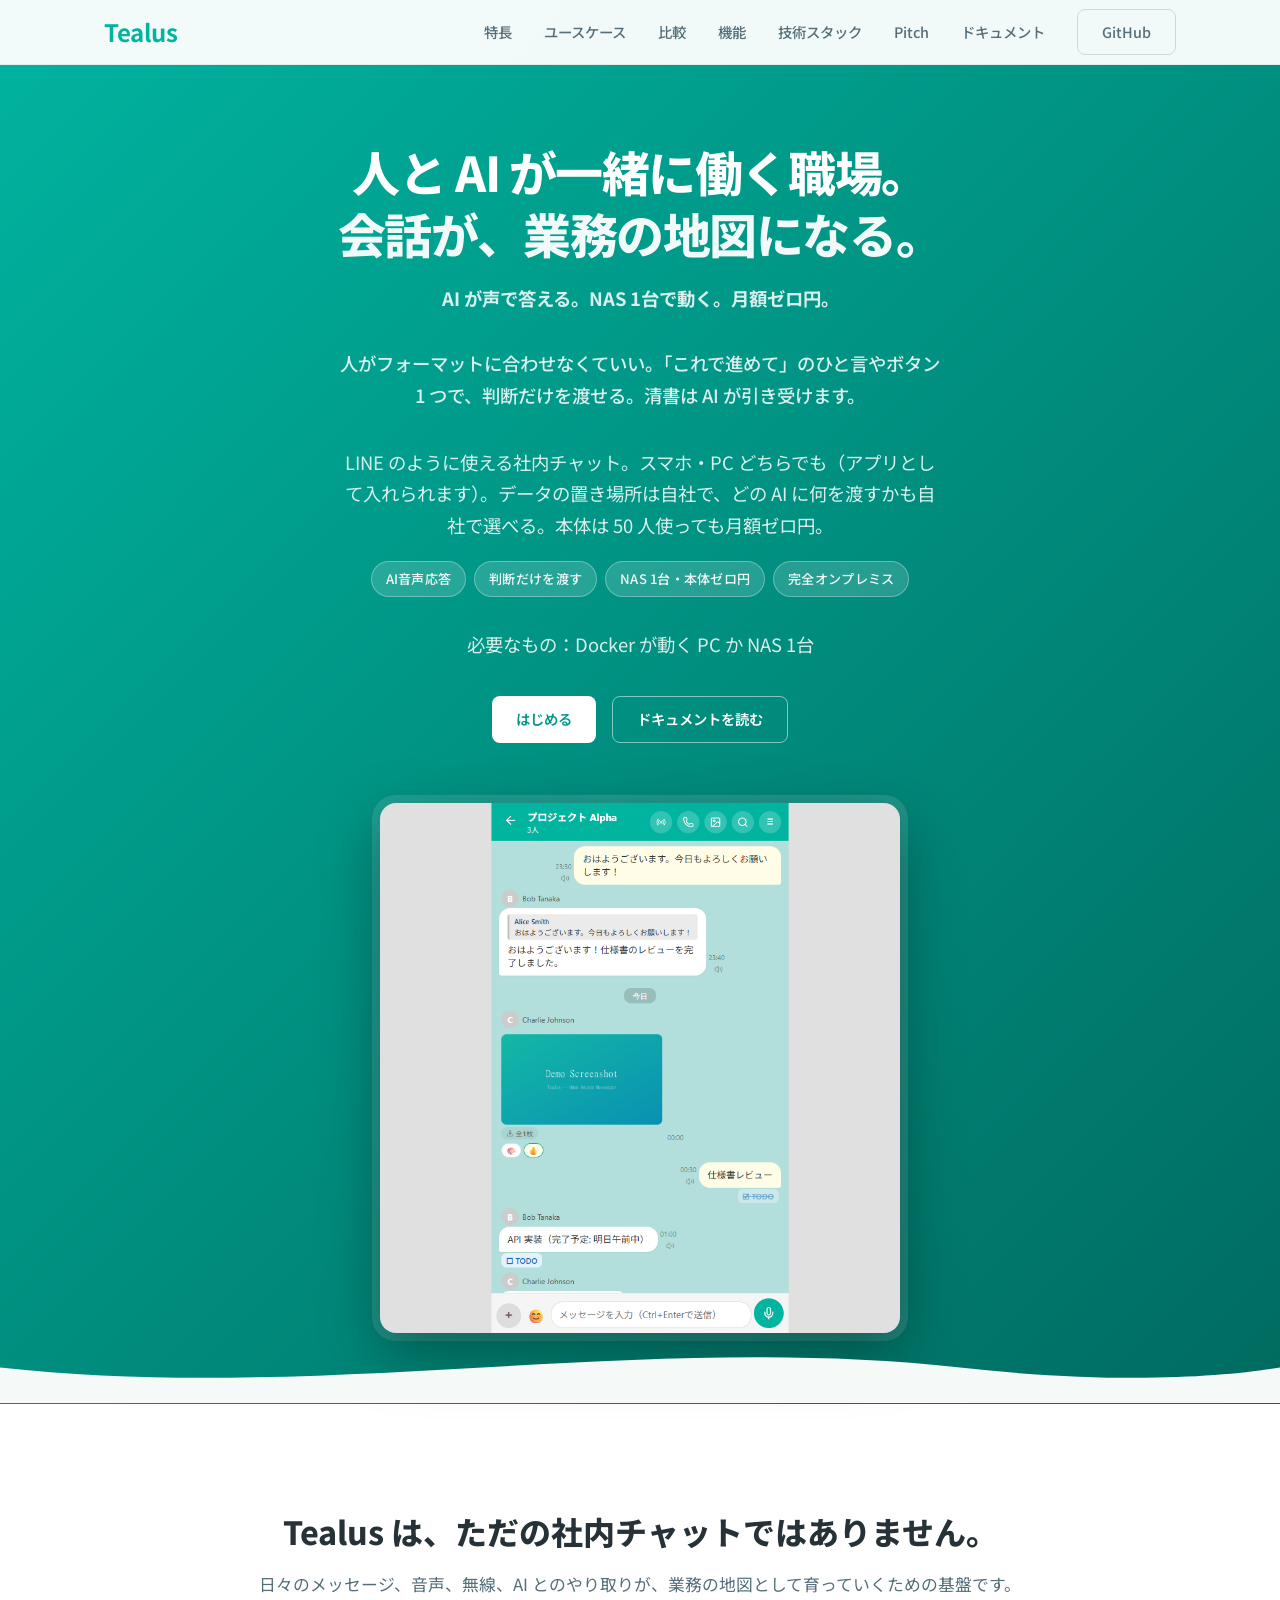
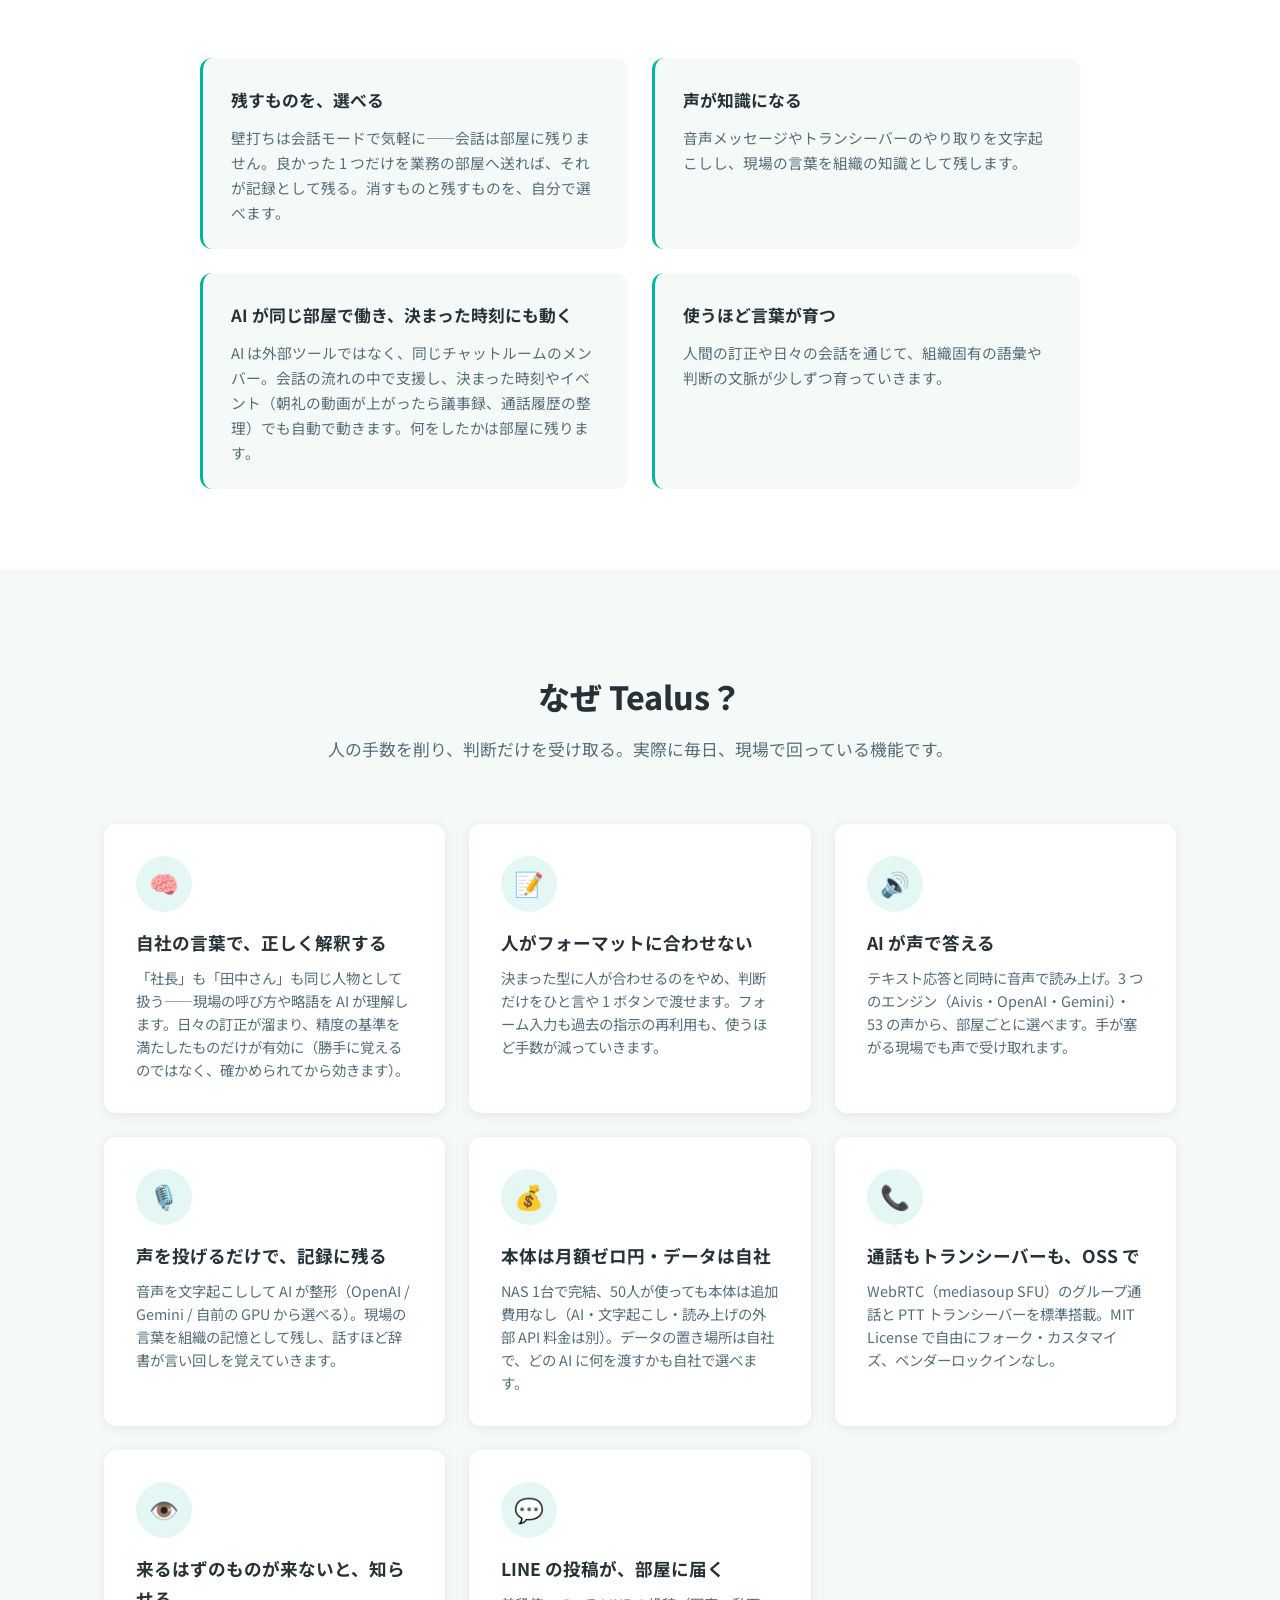
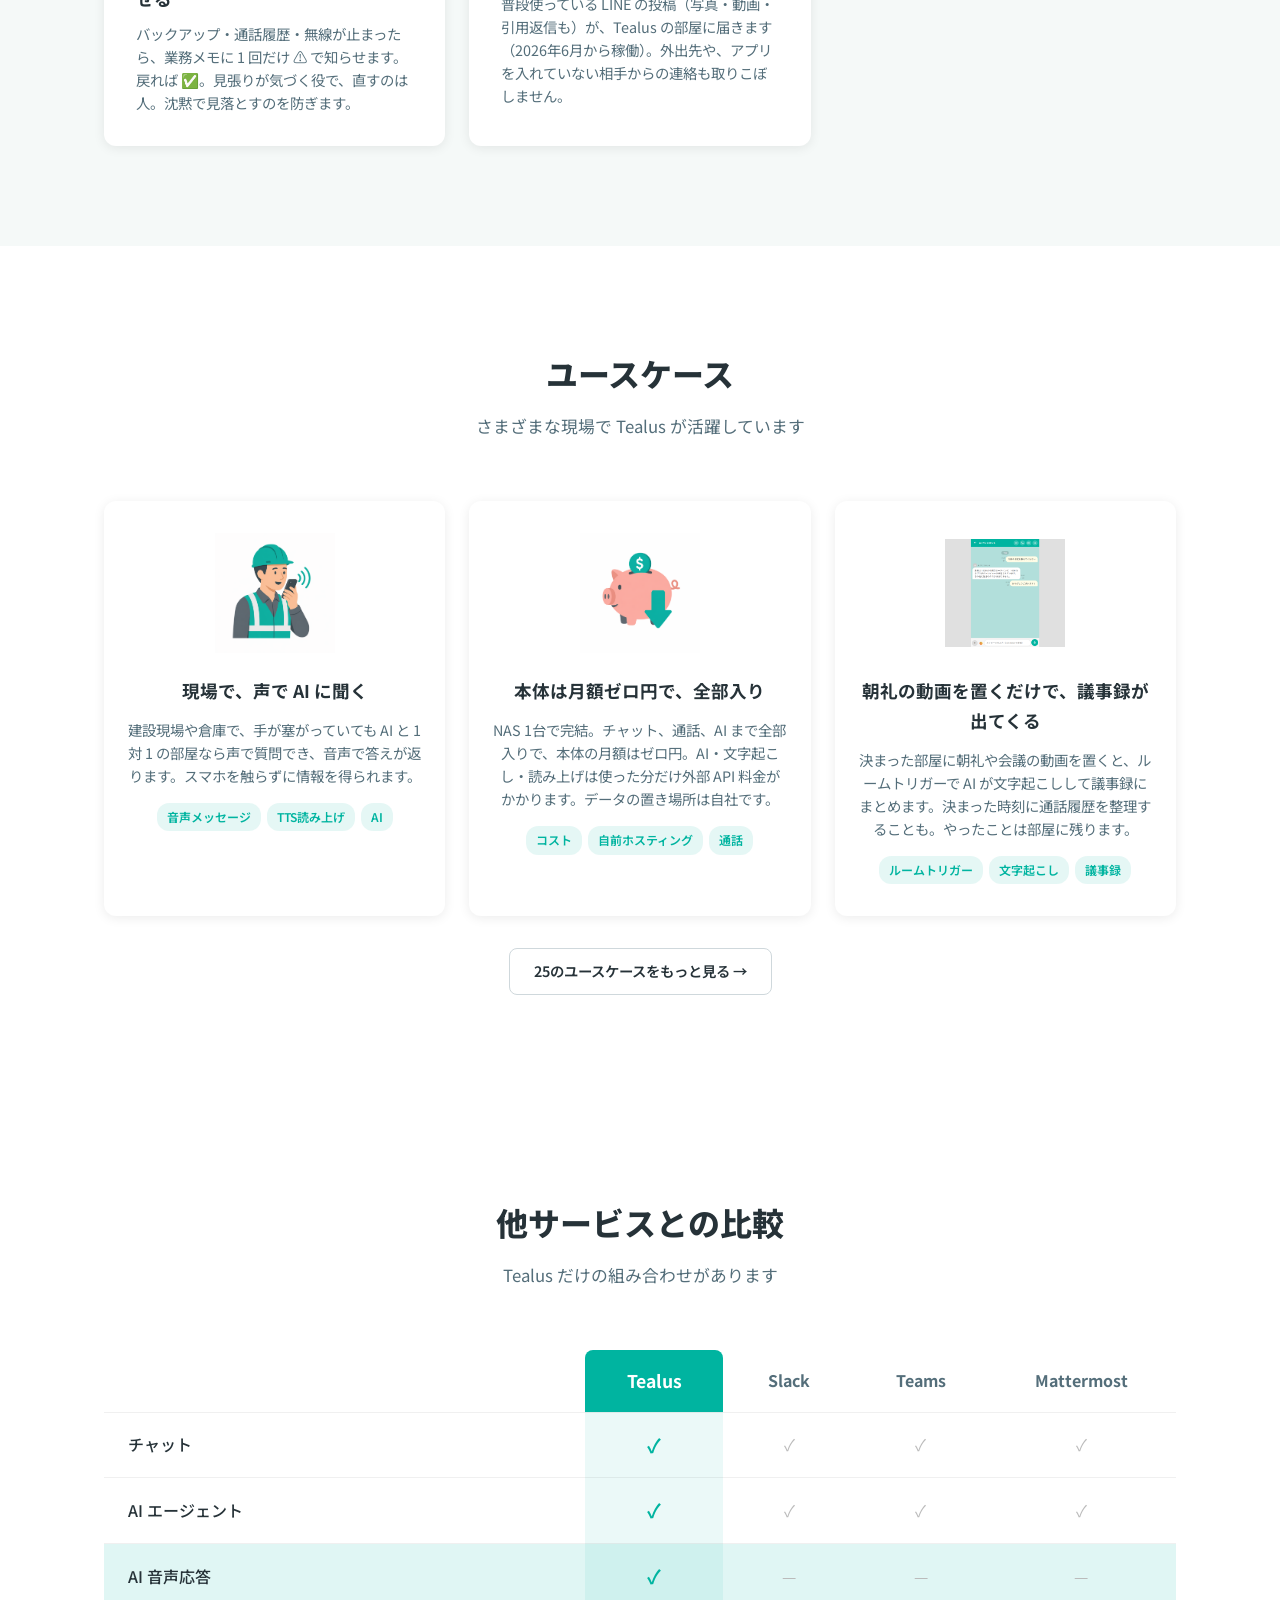
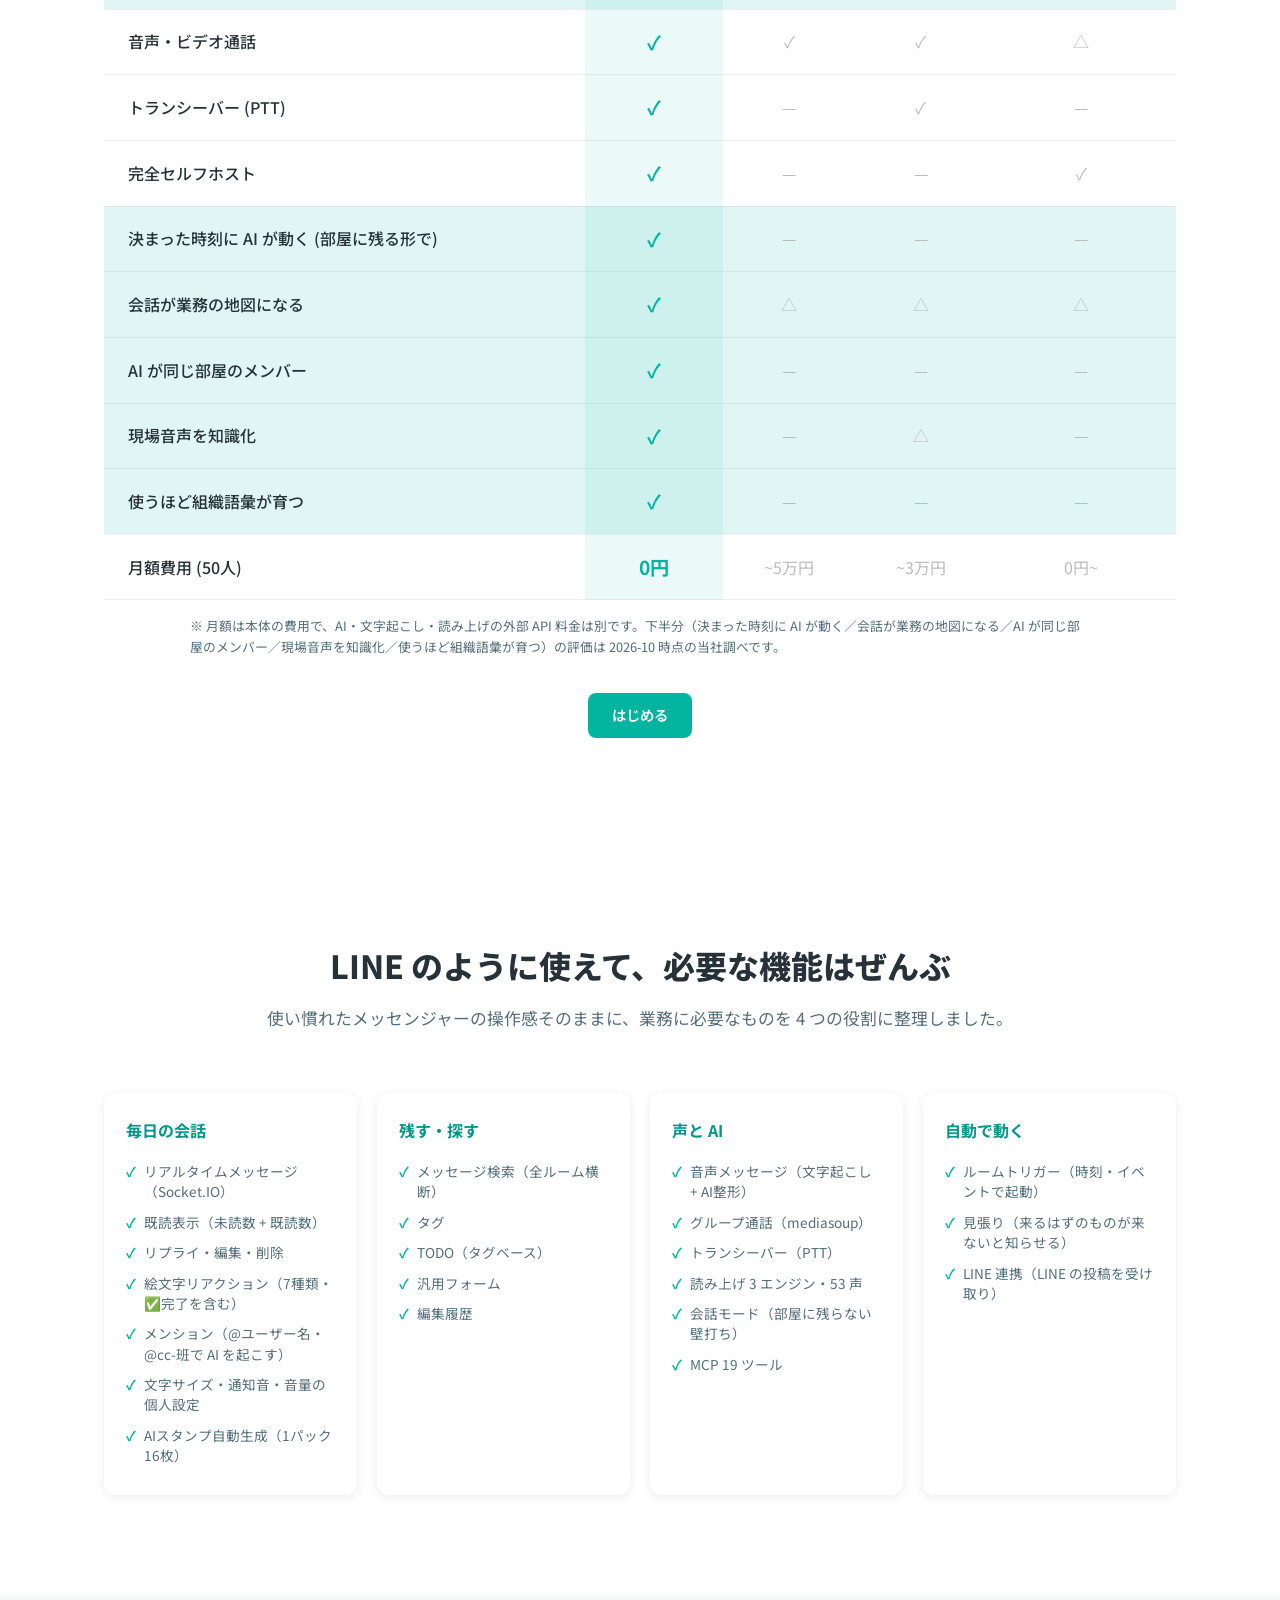
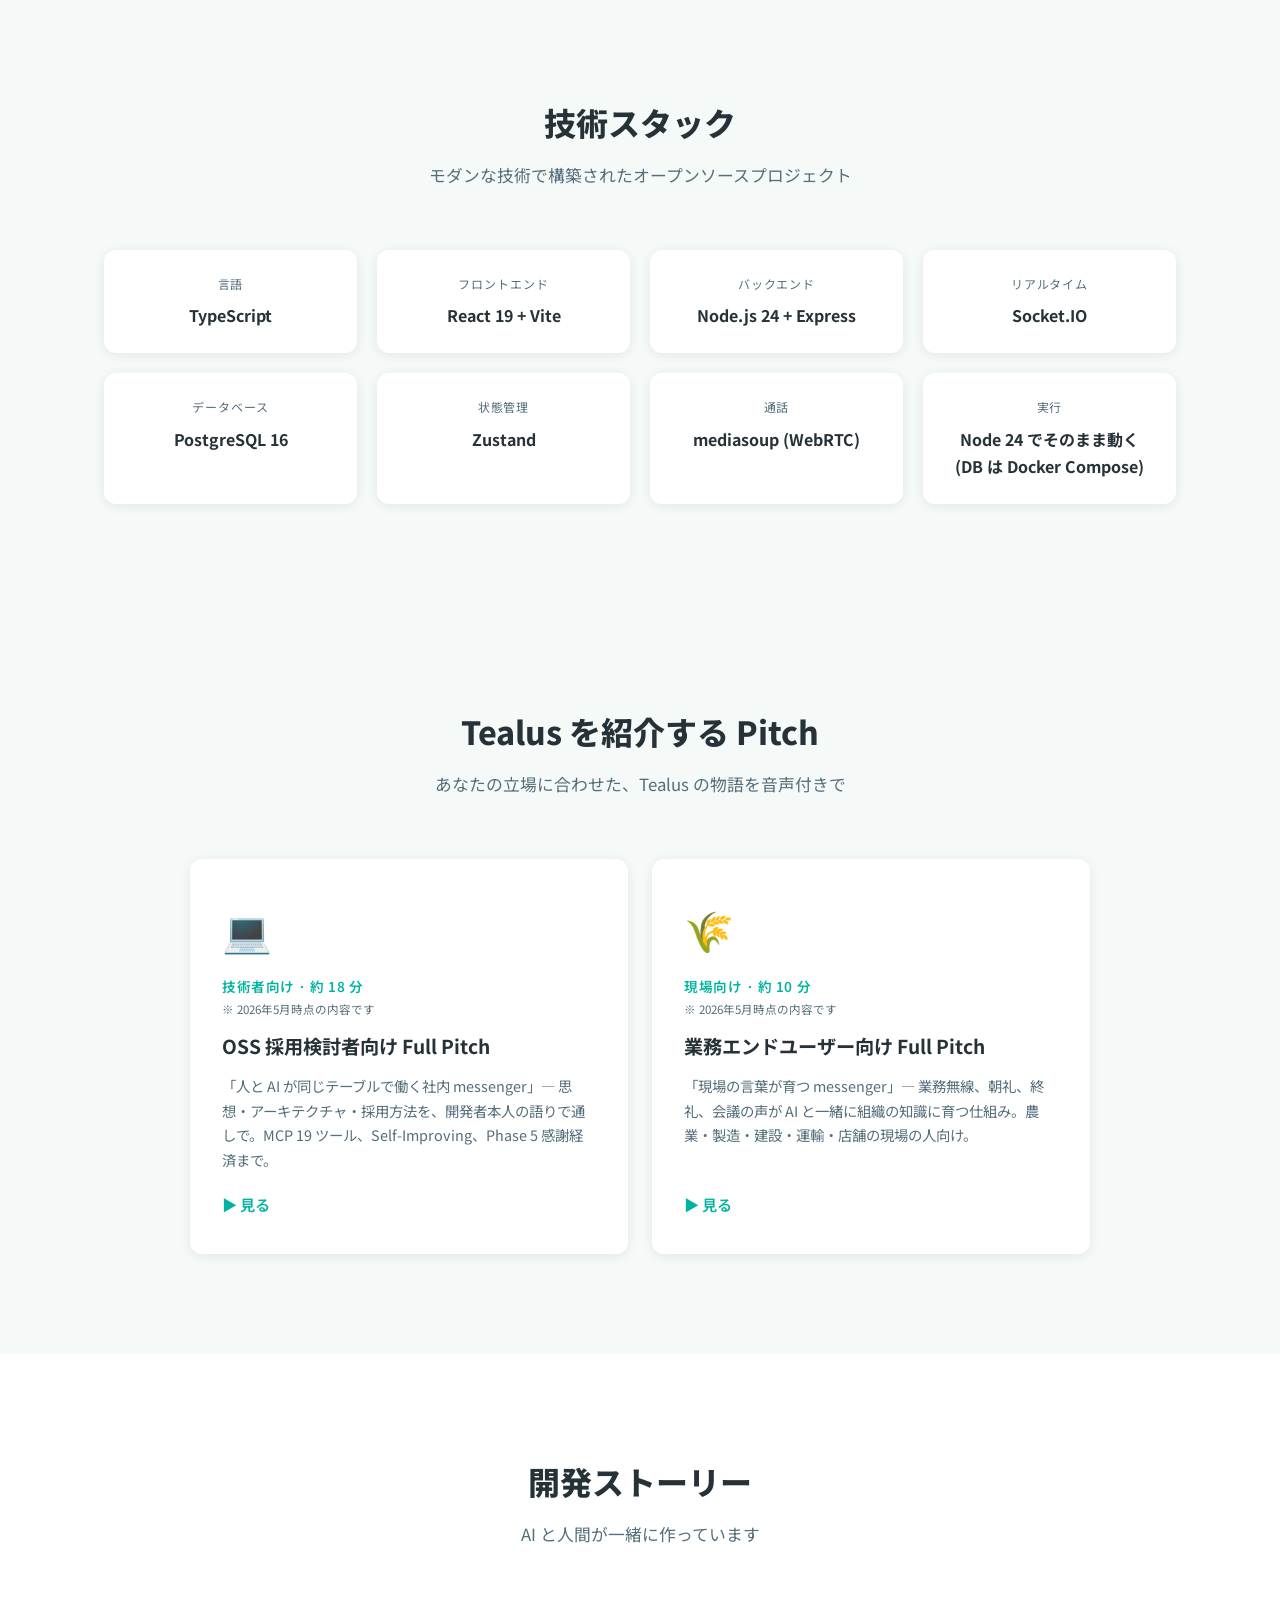
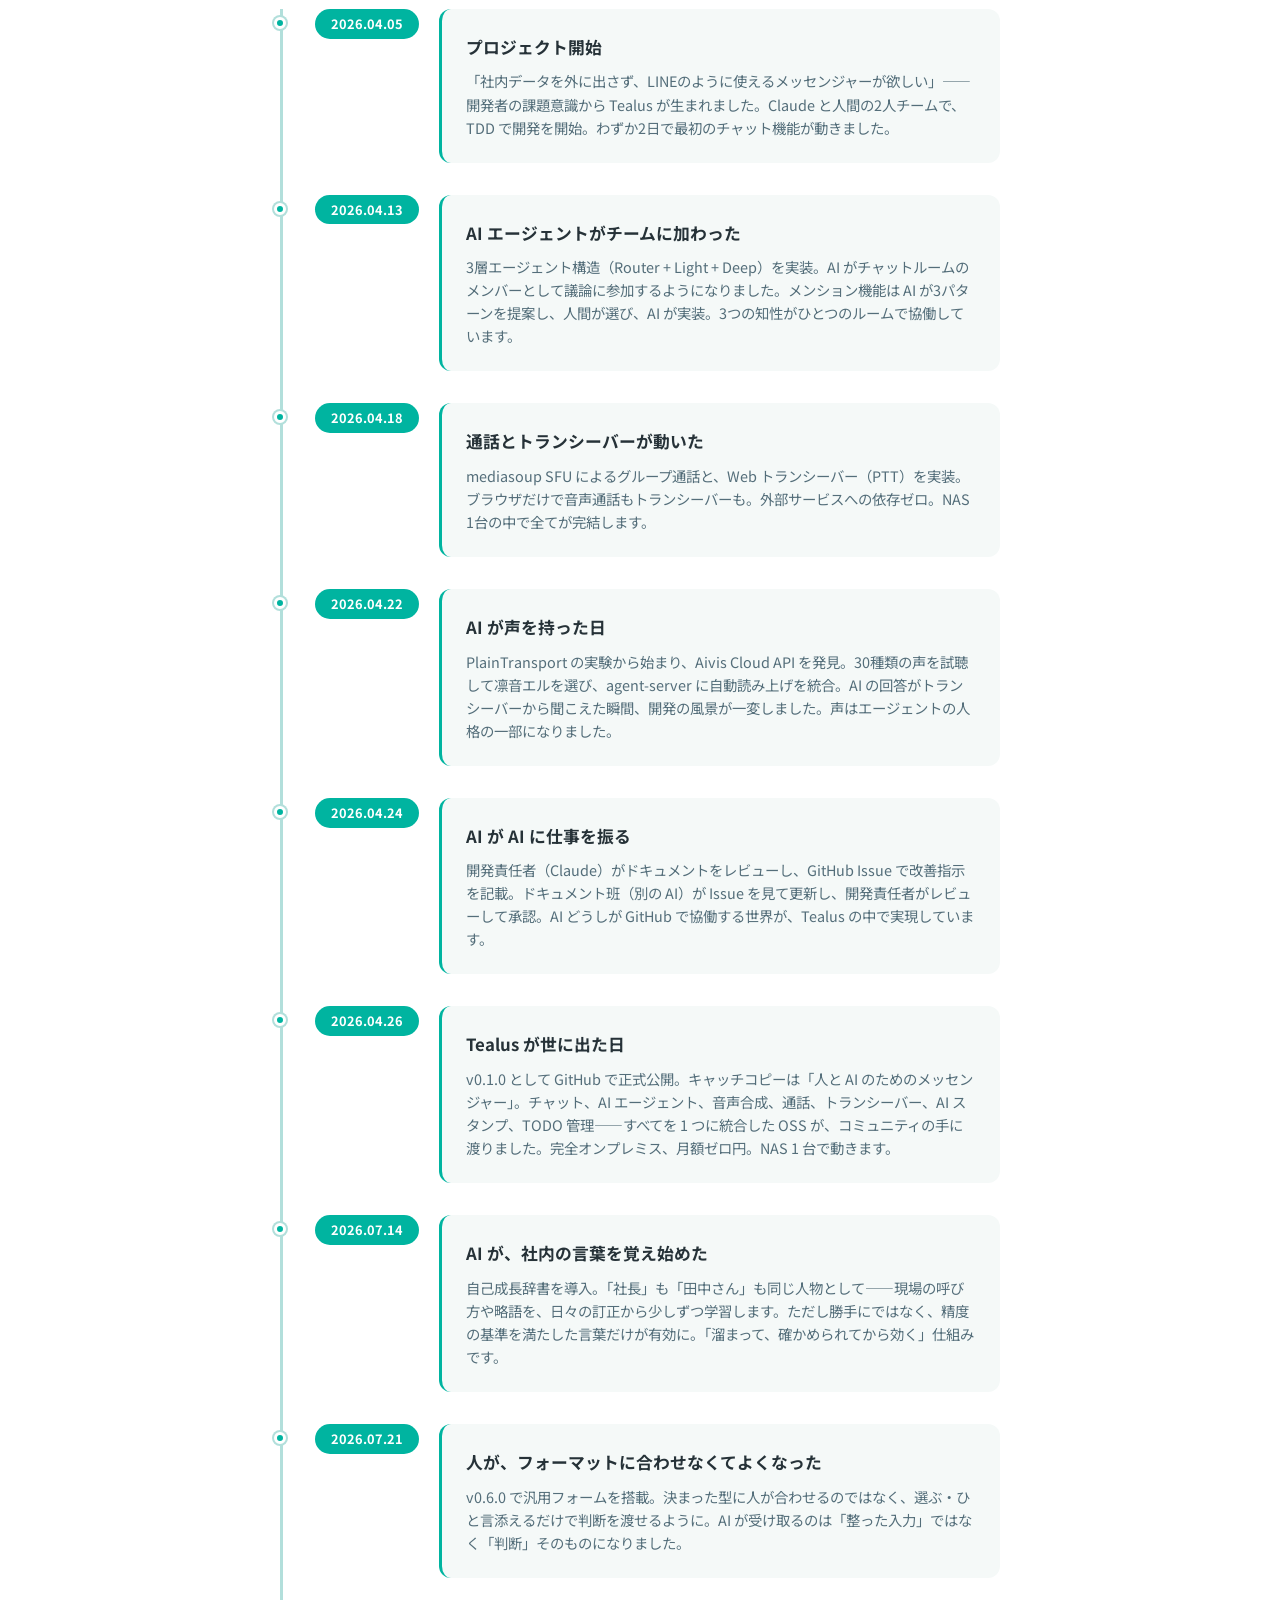
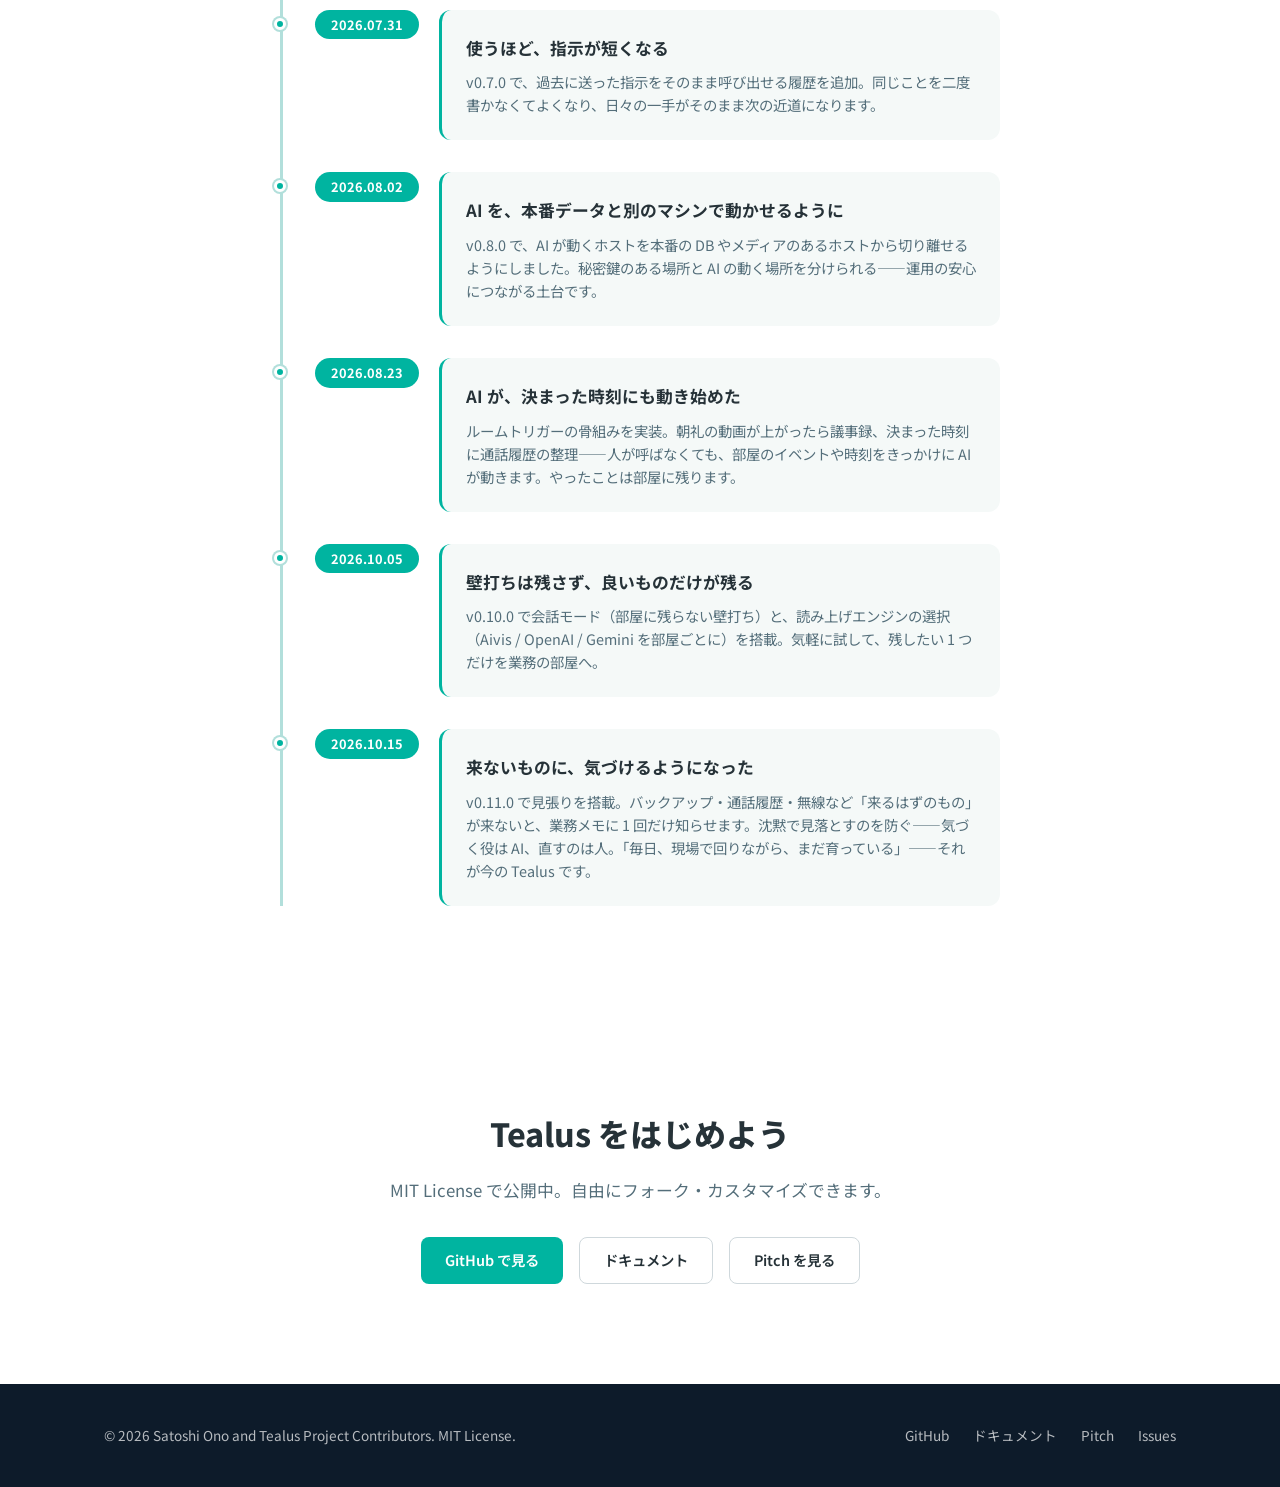
==== commit b7f0d40f: "LP: 公開後の訂正 (本体班の指摘) ・会話モードは「部屋が1週間で消える」でなく「部屋に残らない」(柱・機能一覧・ストーリーの3か所。消えるのは逐語ログ) — agent-server/src/r" ====
--- a/index.html
+++ b/index.html
@@ -56,7 +56,7 @@
         <span class="hero-badge">AI音声応答</span>
         <span class="hero-badge">判断だけを渡す</span>
         <span class="hero-badge">NAS 1台・本体ゼロ円</span>
-        <span class="hero-badge">データは自社</span>
+        <span class="hero-badge">完全オンプレミス</span>
       </div>
       <p class="hero-req">必要なもの：Docker が動く PC か NAS 1台</p>
       <div class="hero-buttons">
@@ -82,7 +82,7 @@
       <div class="concept-grid">
         <div class="concept-card">
           <h3>残すものを、選べる</h3>
-          <p>壁打ちは会話モードで気軽に——その部屋は 1 週間で自動的に消えます。良かった 1 つだけを業務の部屋へ送れば、それが記録として残る。消すものと残すものを、自分で選べます。</p>
+          <p>壁打ちは会話モードで気軽に——会話は部屋に残りません。良かった 1 つだけを業務の部屋へ送れば、それが記録として残る。消すものと残すものを、自分で選べます。</p>
         </div>
         <div class="concept-card">
           <h3>声が知識になる</h3>
@@ -145,8 +145,8 @@
         </div>
         <div class="feature-card">
           <div class="feature-icon">💬</div>
-          <h3>LINE からも、そのまま</h3>
-          <p>普段使っている LINE と連携（2026年6月から稼働）。外出先や、アプリを入れていない相手ともやり取りを続けられます。</p>
+          <h3>LINE の投稿が、部屋に届く</h3>
+          <p>普段使っている LINE の投稿（写真・動画・引用返信も）が、Tealus の部屋に届きます（2026年6月から稼働）。外出先や、アプリを入れていない相手からの連絡も取りこぼしません。</p>
         </div>
       </div>
     </div>
@@ -275,7 +275,7 @@
             <li>グループ通話（mediasoup）</li>
             <li>トランシーバー（PTT）</li>
             <li>読み上げ 3 エンジン・53 声</li>
-            <li>会話モード（1週間で消える壁打ち部屋）</li>
+            <li>会話モード（部屋に残らない壁打ち）</li>
             <li>MCP 19 ツール</li>
           </ul>
         </div>
@@ -284,7 +284,7 @@
           <ul>
             <li>ルームトリガー（時刻・イベントで起動）</li>
             <li>見張り（来るはずのものが来ないと知らせる）</li>
-            <li>LINE 連携</li>
+            <li>LINE 連携（LINE の投稿を受け取り）</li>
           </ul>
         </div>
       </div>
@@ -414,7 +414,7 @@
           </div>
         </div>
         <div class="story-item">
-          <div class="story-date">2026.07.16</div>
+          <div class="story-date">2026.07.14</div>
           <div class="story-content">
             <h3>AI が、社内の言葉を覚え始めた</h3>
             <p>自己成長辞書を導入。「社長」も「田中さん」も同じ人物として——現場の呼び方や略語を、日々の訂正から少しずつ学習します。ただし勝手にではなく、精度の基準を満たした言葉だけが有効に。「溜まって、確かめられてから効く」仕組みです。</p>
@@ -451,8 +451,8 @@
         <div class="story-item">
           <div class="story-date">2026.10.05</div>
           <div class="story-content">
-            <h3>壁打ちは消え、良いものだけが残る</h3>
-            <p>v0.10.0 で会話モード（1週間で消える壁打ち部屋）と、読み上げエンジンの選択（Aivis / OpenAI / Gemini を部屋ごとに）を搭載。気軽に試して、残したい 1 つだけを業務の部屋へ。</p>
+            <h3>壁打ちは残さず、良いものだけが残る</h3>
+            <p>v0.10.0 で会話モード（部屋に残らない壁打ち）と、読み上げエンジンの選択（Aivis / OpenAI / Gemini を部屋ごとに）を搭載。気軽に試して、残したい 1 つだけを業務の部屋へ。</p>
           </div>
         </div>
         <div class="story-item">
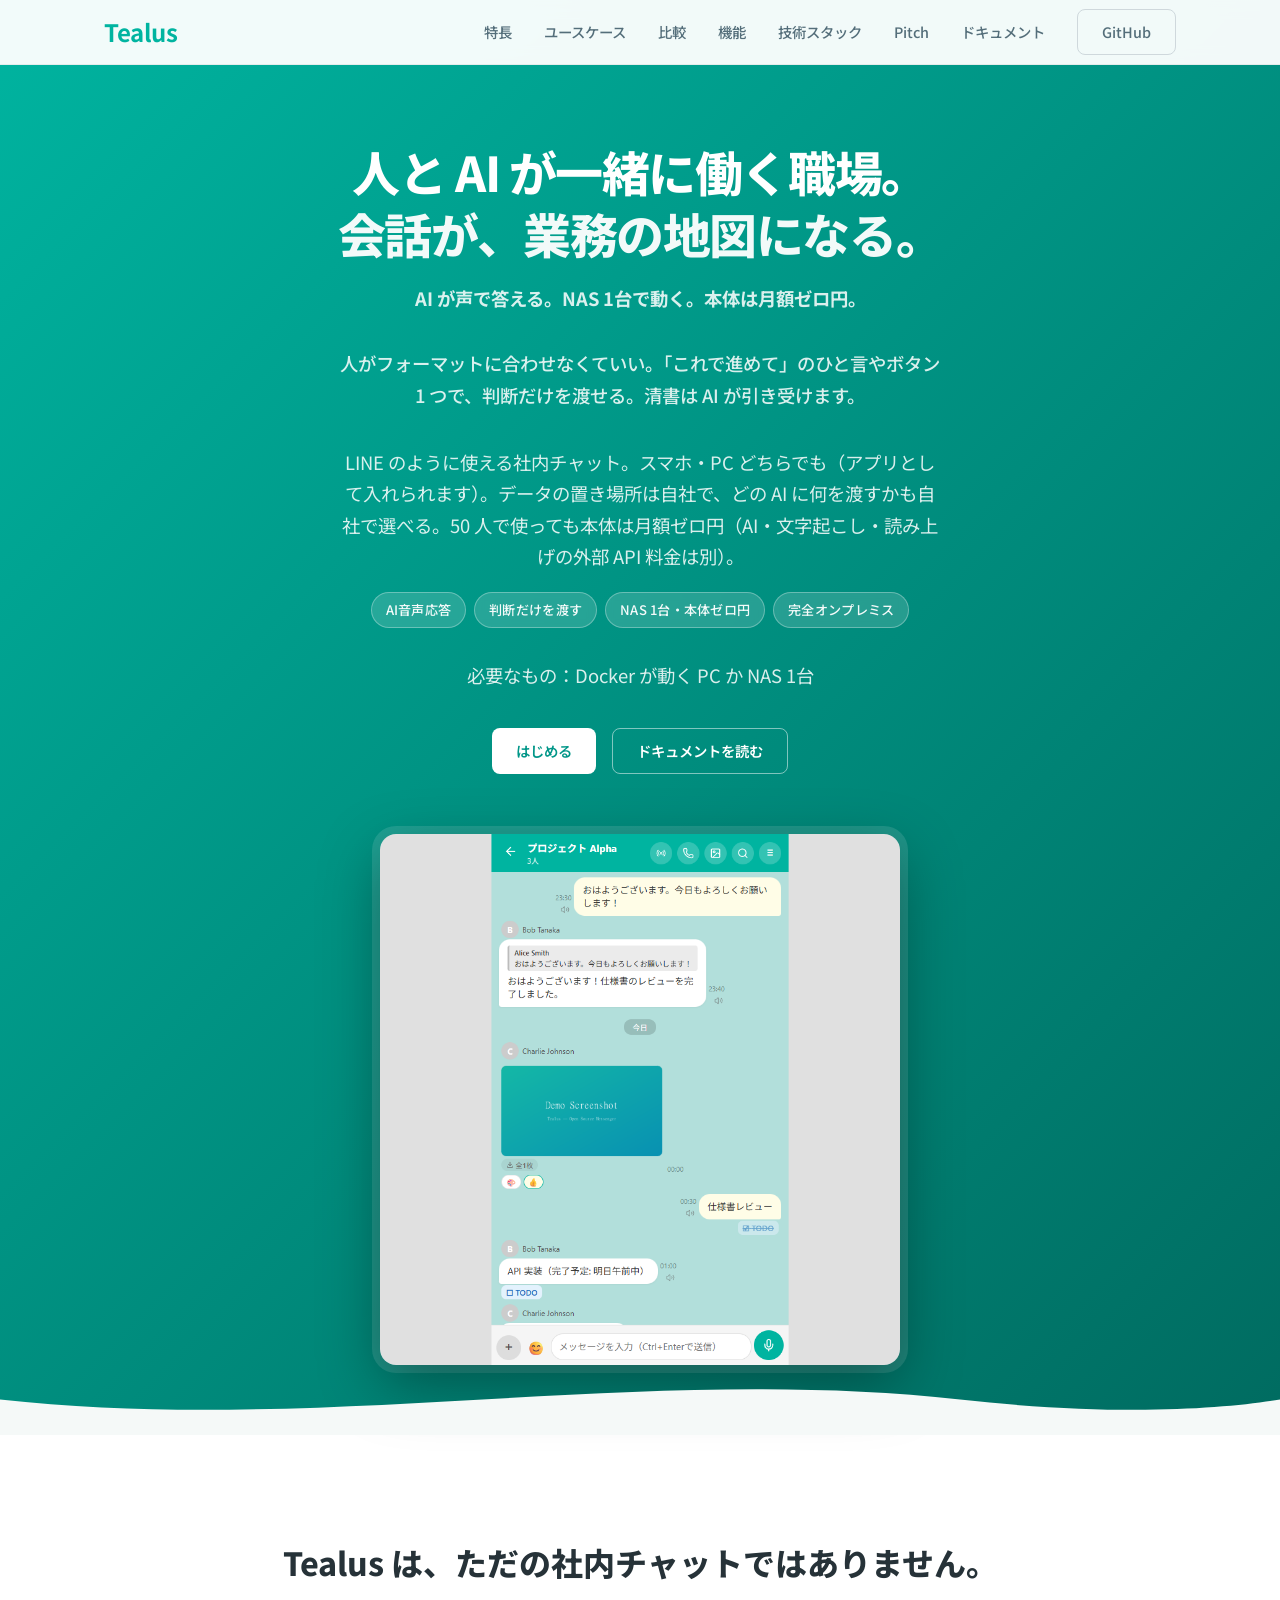
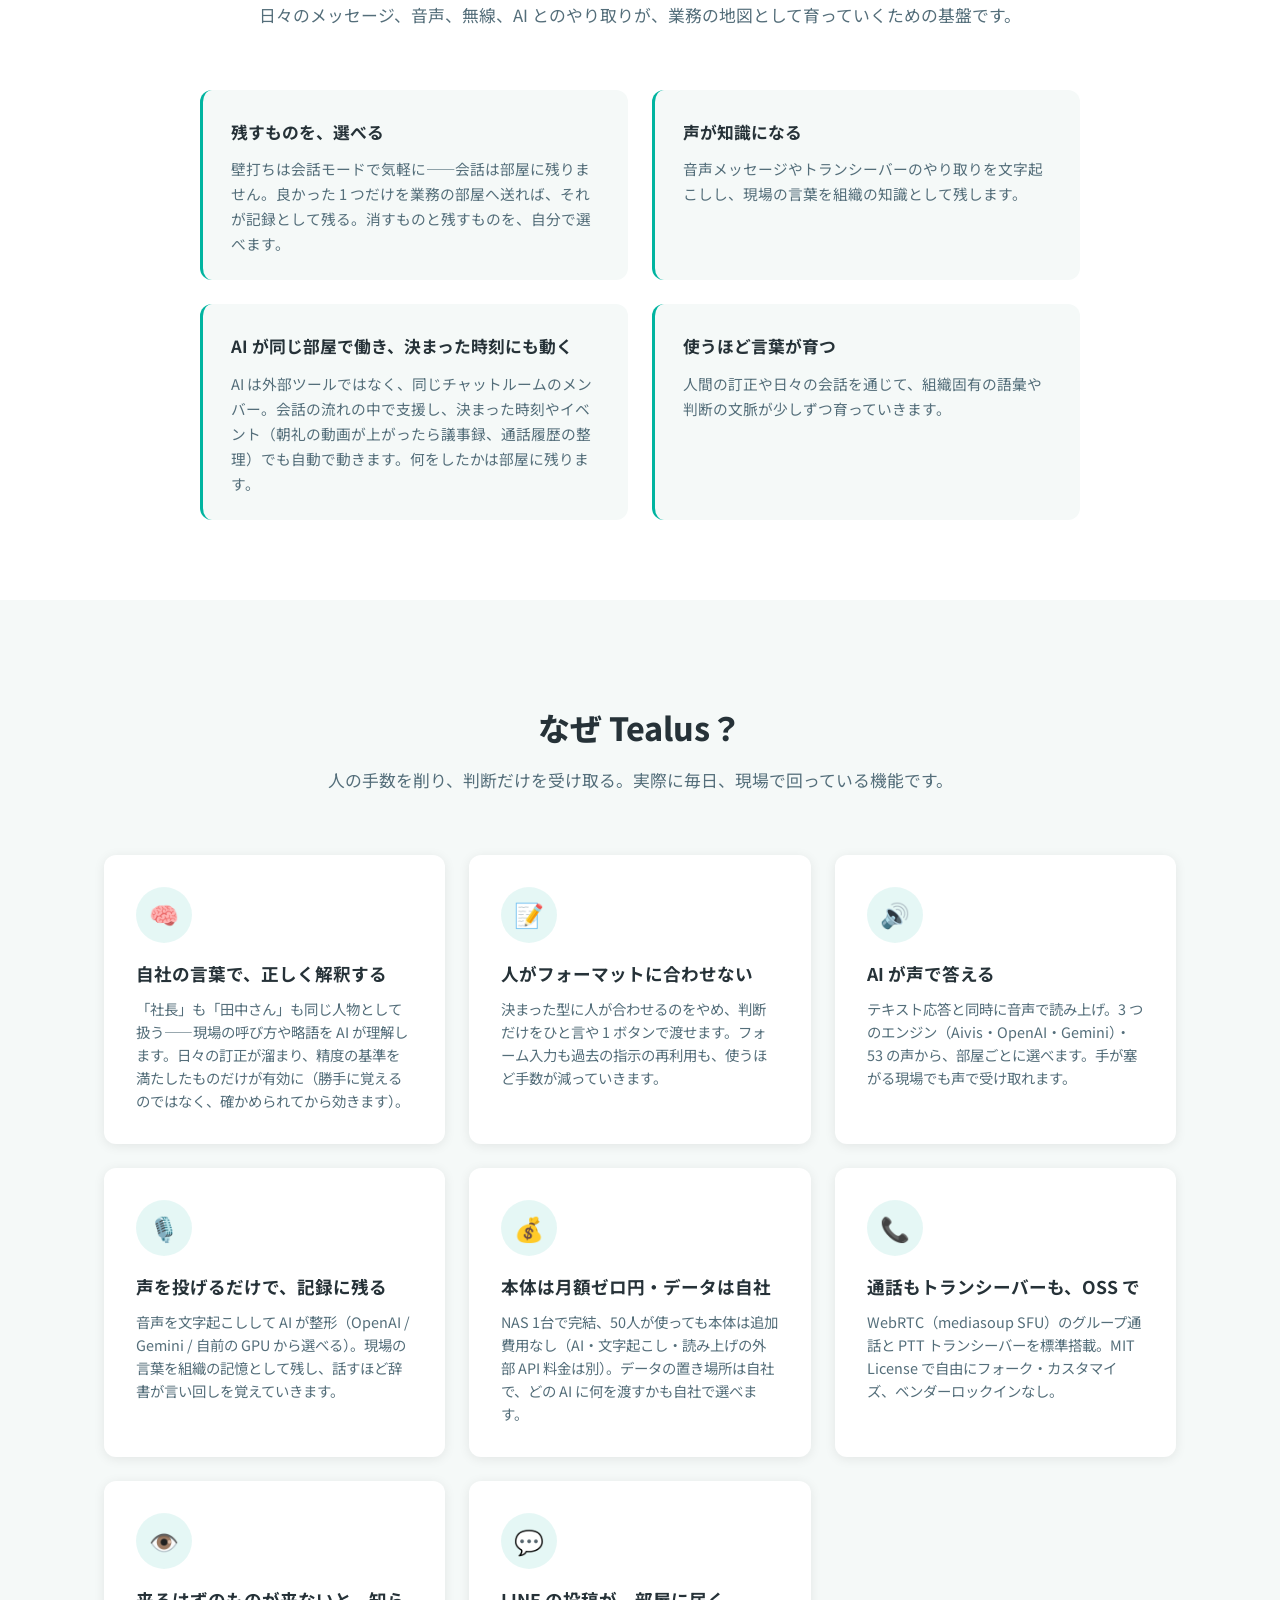
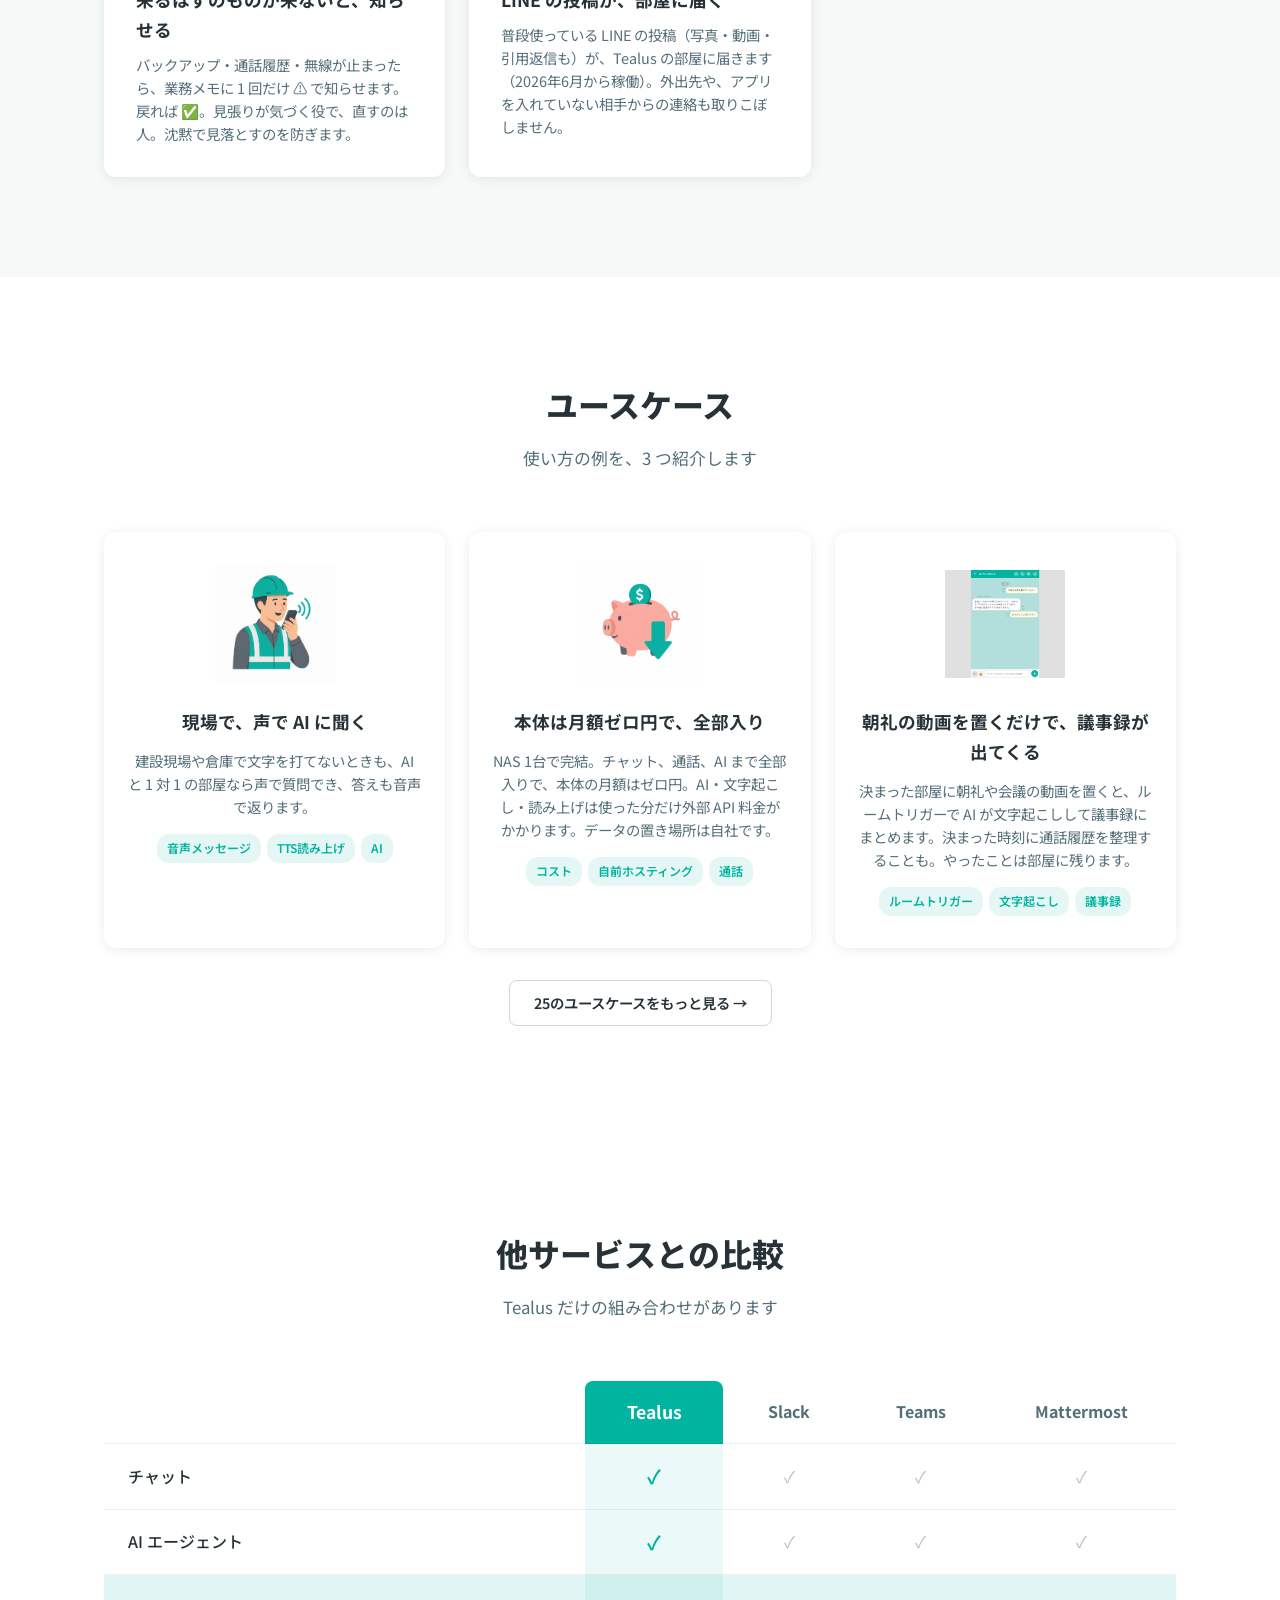
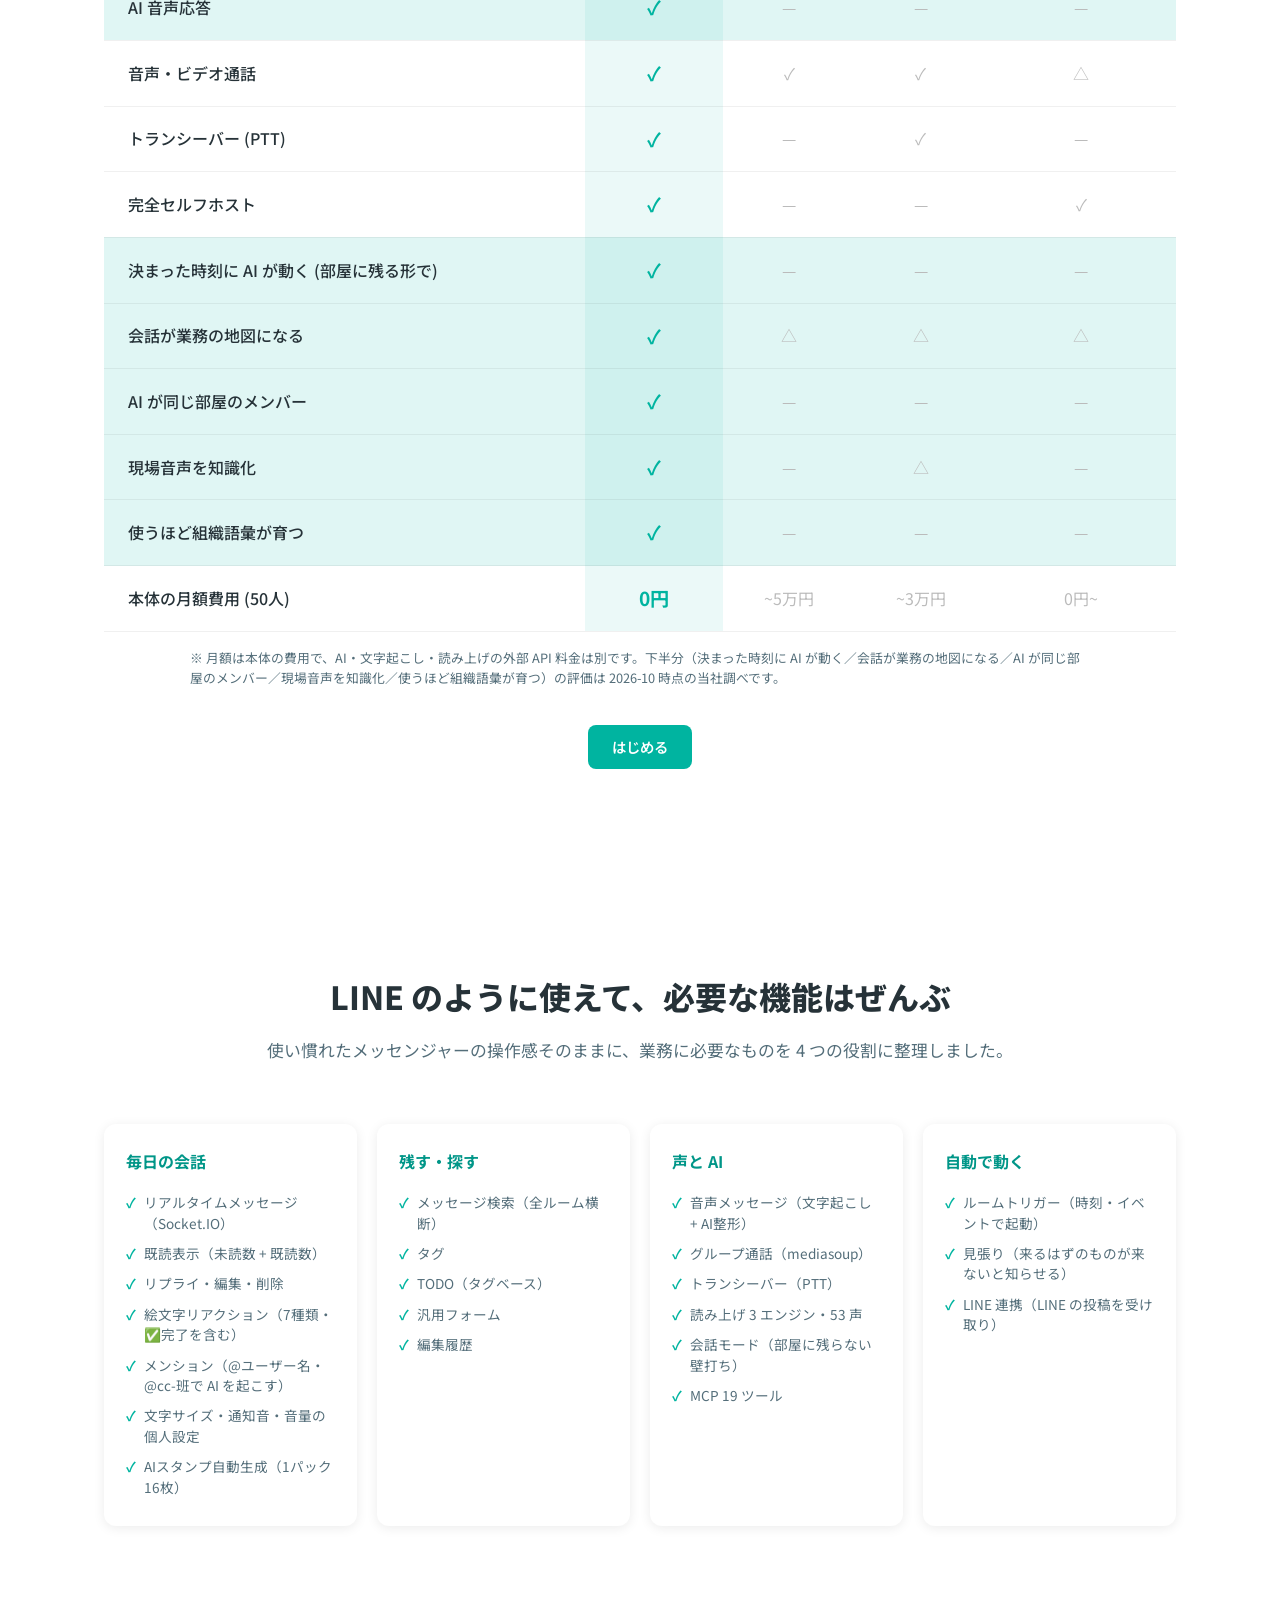
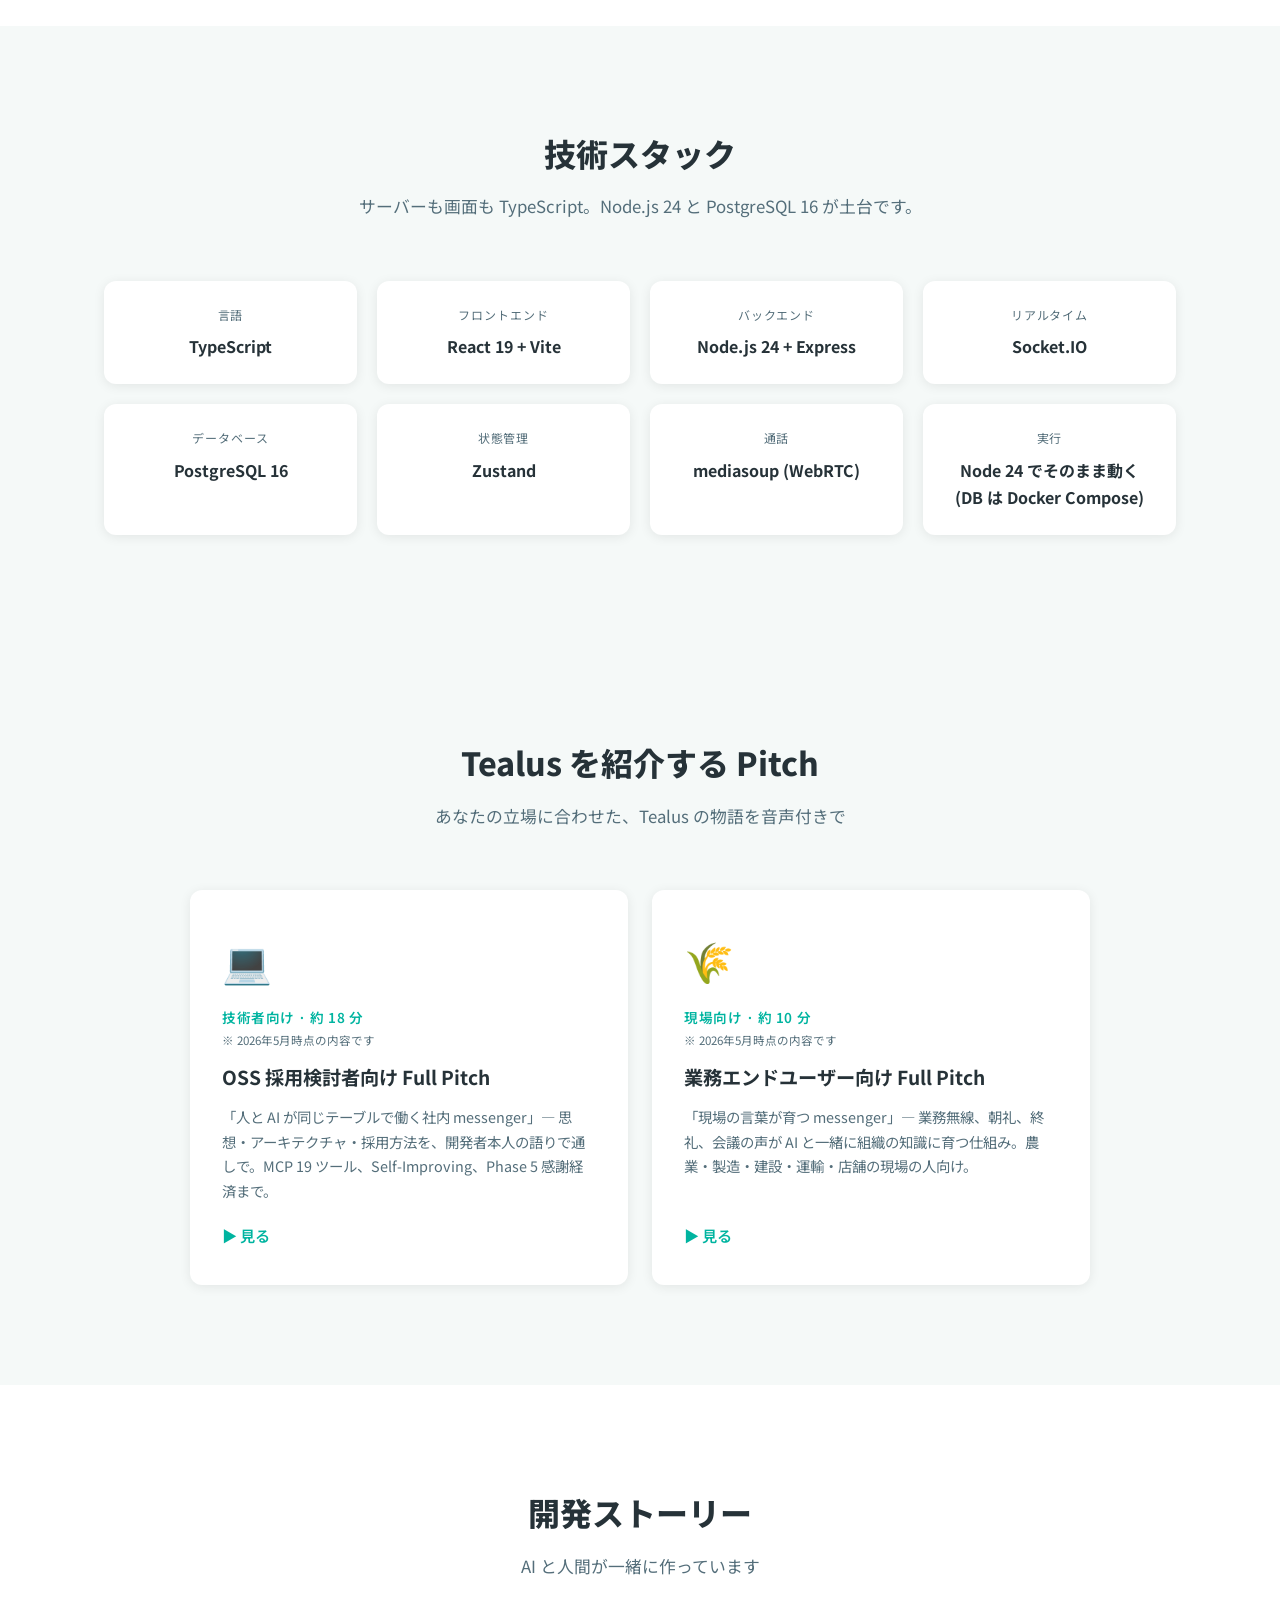
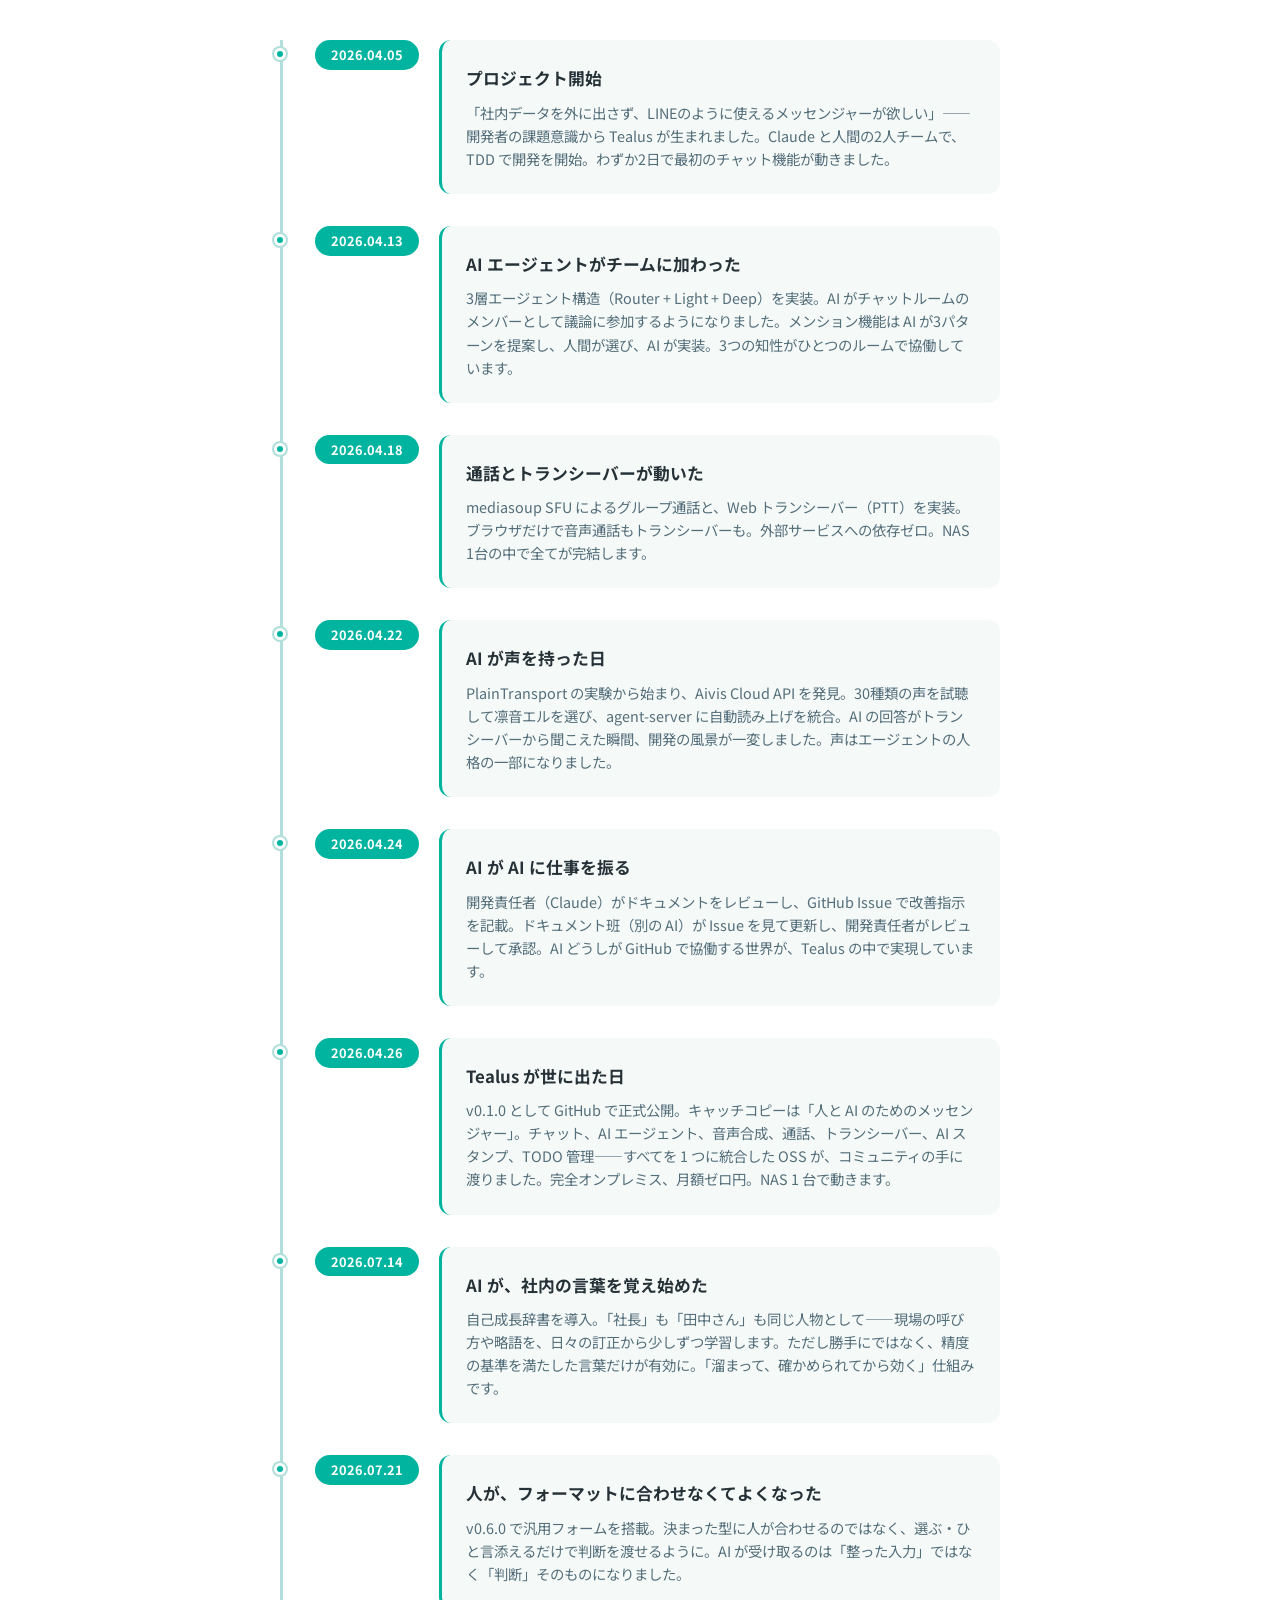
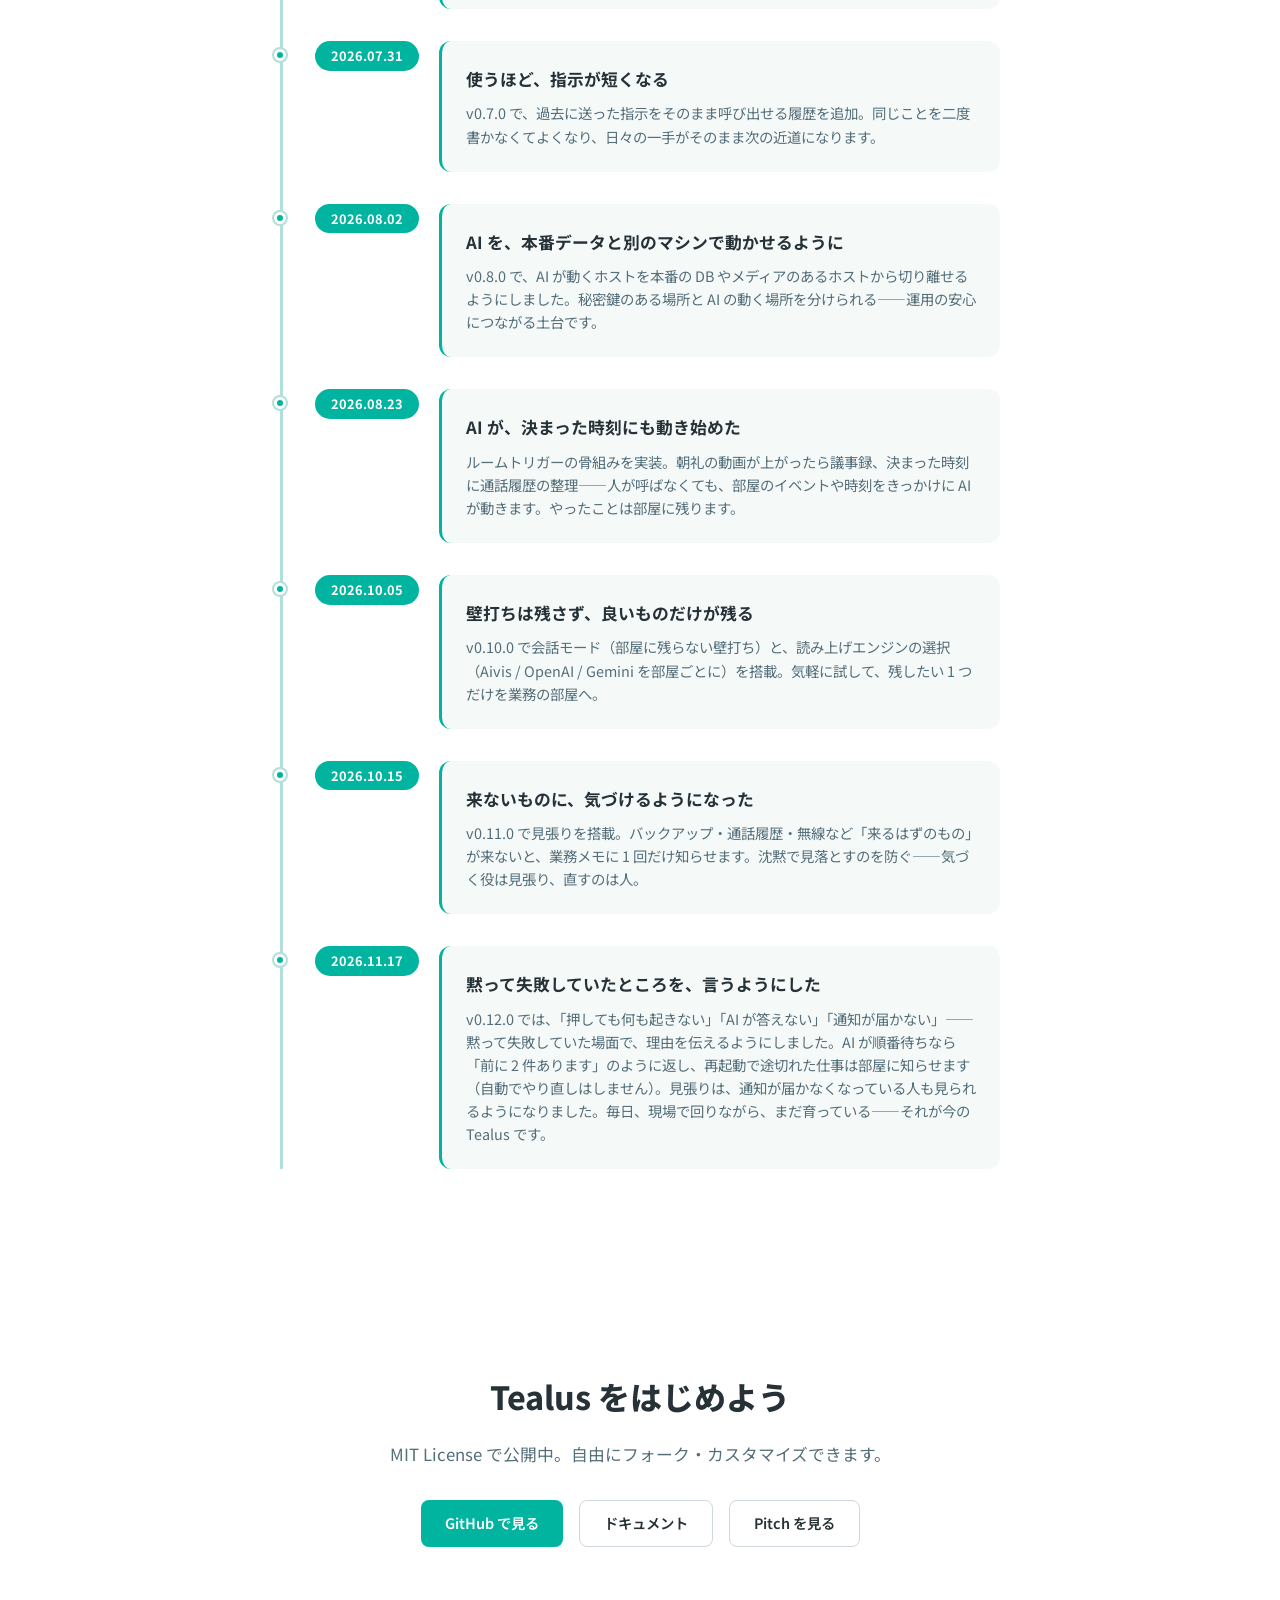
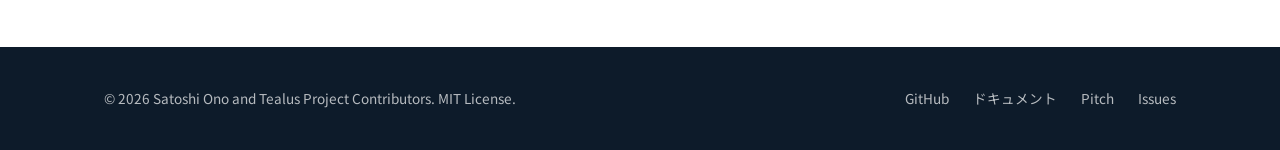
==== commit bfdd01db: "LP: v0.12.0 に合わせて更新 (監査・小野 GO) Fable と改善ループ3回で監査。事実の食い違いは無し、主な更新はストーリーの版追従。 ・開発ストーリーに v0.12.0 (2026." ====
--- a/index.html
+++ b/index.html
@@ -49,9 +49,9 @@
   <section class="hero">
     <div class="container">
       <h1>人と AI が一緒に働く職場。<br><span>会話が、業務の地図になる。</span></h1>
-      <p class="hero-lead">AI が声で答える。NAS 1台で動く。月額ゼロ円。</p>
+      <p class="hero-lead">AI が声で答える。NAS 1台で動く。本体は月額ゼロ円。</p>
       <p class="hero-sub">人がフォーマットに合わせなくていい。「これで進めて」のひと言やボタン 1 つで、判断だけを渡せる。清書は AI が引き受けます。</p>
-      <p>LINE のように使える社内チャット。スマホ・PC どちらでも（アプリとして入れられます）。データの置き場所は自社で、どの AI に何を渡すかも自社で選べる。本体は 50 人使っても月額ゼロ円。</p>
+      <p>LINE のように使える社内チャット。スマホ・PC どちらでも（アプリとして入れられます）。データの置き場所は自社で、どの AI に何を渡すかも自社で選べる。50 人で使っても本体は月額ゼロ円（AI・文字起こし・読み上げの外部 API 料金は別）。</p>
       <div class="hero-badges">
         <span class="hero-badge">AI音声応答</span>
         <span class="hero-badge">判断だけを渡す</span>
@@ -157,13 +157,13 @@
     <div class="container">
       <div class="section-title">
         <h2>ユースケース</h2>
-        <p>さまざまな現場で Tealus が活躍しています</p>
+        <p>使い方の例を、3 つ紹介します</p>
       </div>
       <div class="usecases-grid">
         <div class="usecase-card">
           <img src="assets/images/uc-construction.png" alt="現場で、声で AI に聞く" class="usecase-img">
           <h3>現場で、声で AI に聞く</h3>
-          <p>建設現場や倉庫で、手が塞がっていても AI と 1 対 1 の部屋なら声で質問でき、音声で答えが返ります。スマホを触らずに情報を得られます。</p>
+          <p>建設現場や倉庫で文字を打てないときも、AI と 1 対 1 の部屋なら声で質問でき、答えも音声で返ります。</p>
           <div class="usecase-tags">
             <span class="usecase-tag">音声メッセージ</span>
             <span class="usecase-tag">TTS読み上げ</span>
@@ -227,7 +227,7 @@
             <tr class="unique-row"><td>AI が同じ部屋のメンバー</td><td class="highlight">&#10003;</td><td>&mdash;</td><td>&mdash;</td><td>&mdash;</td></tr>
             <tr class="unique-row"><td>現場音声を知識化</td><td class="highlight">&#10003;</td><td>&mdash;</td><td>&#9651;</td><td>&mdash;</td></tr>
             <tr class="unique-row"><td>使うほど組織語彙が育つ</td><td class="highlight">&#10003;</td><td>&mdash;</td><td>&mdash;</td><td>&mdash;</td></tr>
-            <tr><td>月額費用 (50人)</td><td class="highlight price-zero">0円</td><td>~5万円</td><td>~3万円</td><td>0円~</td></tr>
+            <tr><td>本体の月額費用 (50人)</td><td class="highlight price-zero">0円</td><td>~5万円</td><td>~3万円</td><td>0円~</td></tr>
           </tbody>
         </table>
       </div>
@@ -296,7 +296,7 @@
     <div class="container">
       <div class="section-title">
         <h2>技術スタック</h2>
-        <p>モダンな技術で構築されたオープンソースプロジェクト</p>
+        <p>サーバーも画面も TypeScript。Node.js 24 と PostgreSQL 16 が土台です。</p>
       </div>
       <div class="tech-grid">
         <div class="tech-item">
@@ -459,7 +459,14 @@
           <div class="story-date">2026.10.15</div>
           <div class="story-content">
             <h3>来ないものに、気づけるようになった</h3>
-            <p>v0.11.0 で見張りを搭載。バックアップ・通話履歴・無線など「来るはずのもの」が来ないと、業務メモに 1 回だけ知らせます。沈黙で見落とすのを防ぐ——気づく役は AI、直すのは人。「毎日、現場で回りながら、まだ育っている」——それが今の Tealus です。</p>
+            <p>v0.11.0 で見張りを搭載。バックアップ・通話履歴・無線など「来るはずのもの」が来ないと、業務メモに 1 回だけ知らせます。沈黙で見落とすのを防ぐ——気づく役は見張り、直すのは人。</p>
+          </div>
+        </div>
+        <div class="story-item">
+          <div class="story-date">2026.11.17</div>
+          <div class="story-content">
+            <h3>黙って失敗していたところを、言うようにした</h3>
+            <p>v0.12.0 では、「押しても何も起きない」「AI が答えない」「通知が届かない」——黙って失敗していた場面で、理由を伝えるようにしました。AI が順番待ちなら「前に 2 件あります」のように返し、再起動で途切れた仕事は部屋に知らせます（自動でやり直しはしません）。見張りは、通知が届かなくなっている人も見られるようになりました。毎日、現場で回りながら、まだ育っている——それが今の Tealus です。</p>
           </div>
         </div>
       </div>
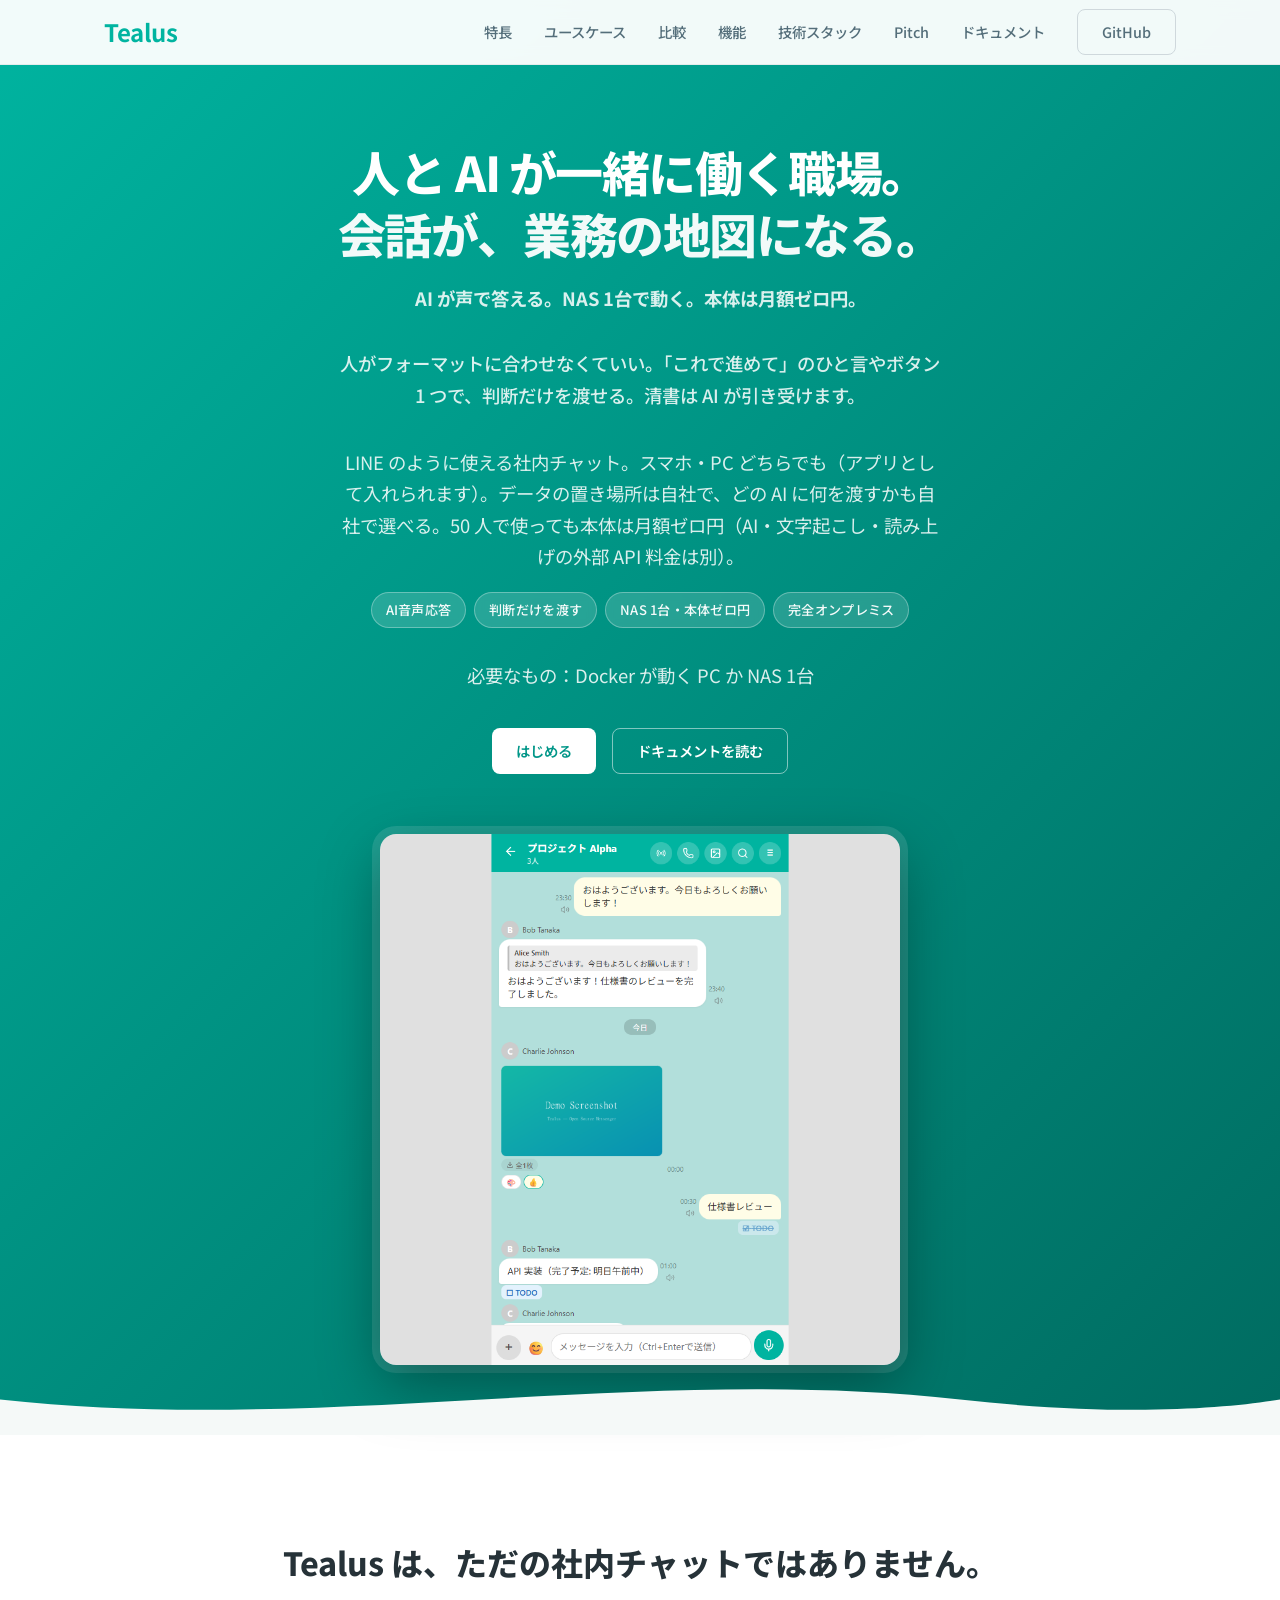
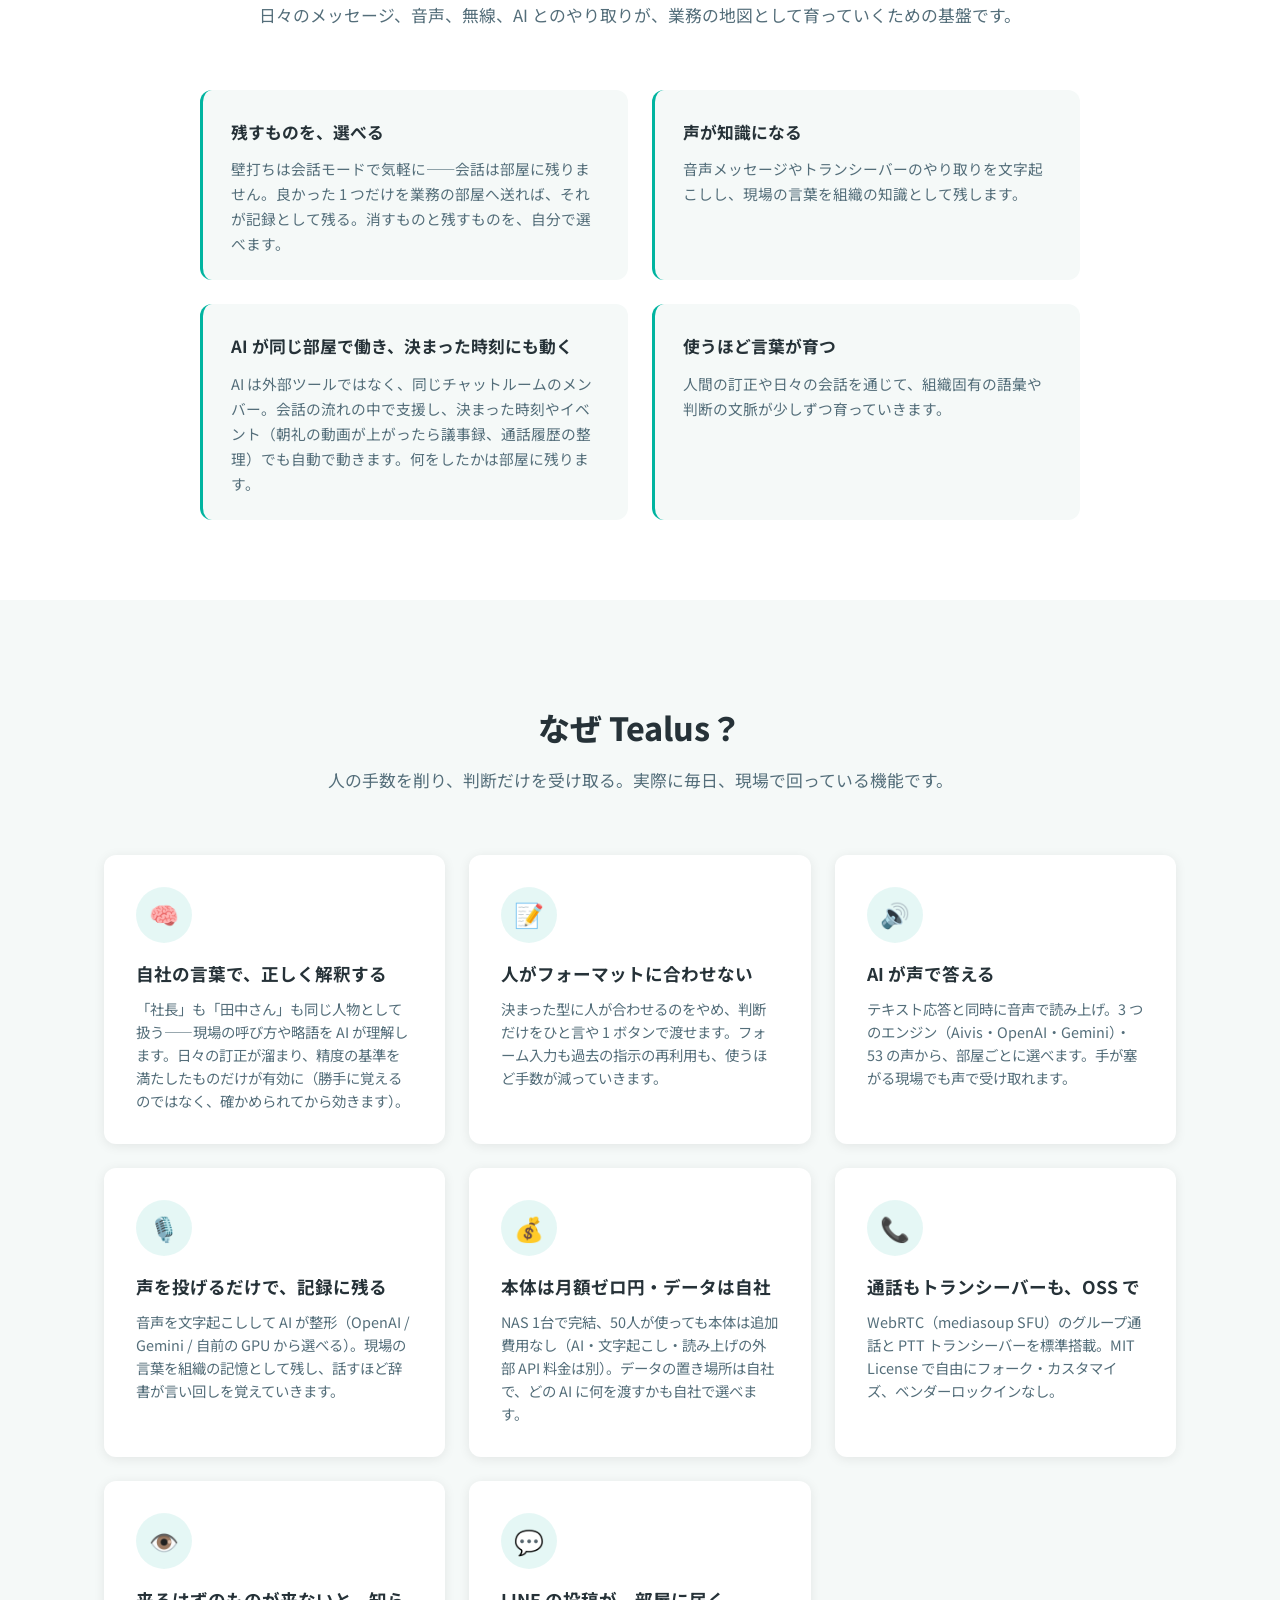
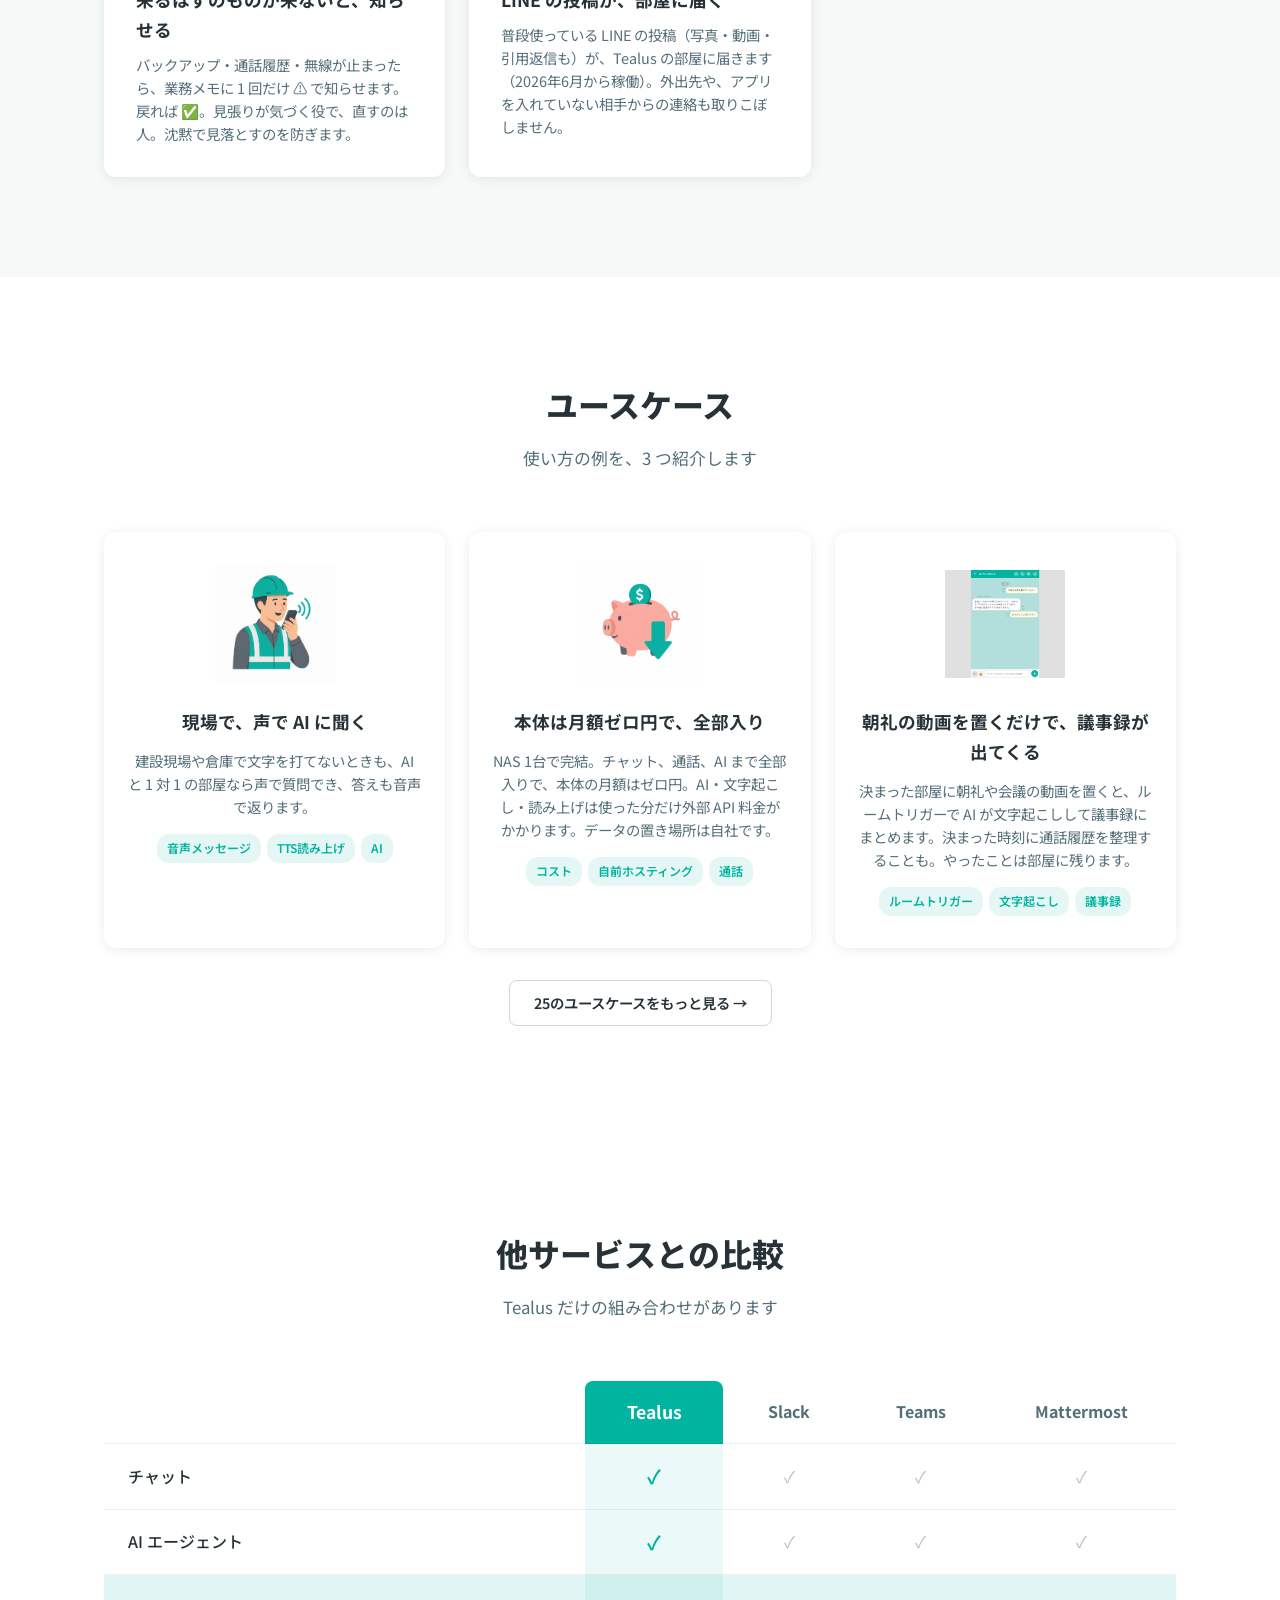
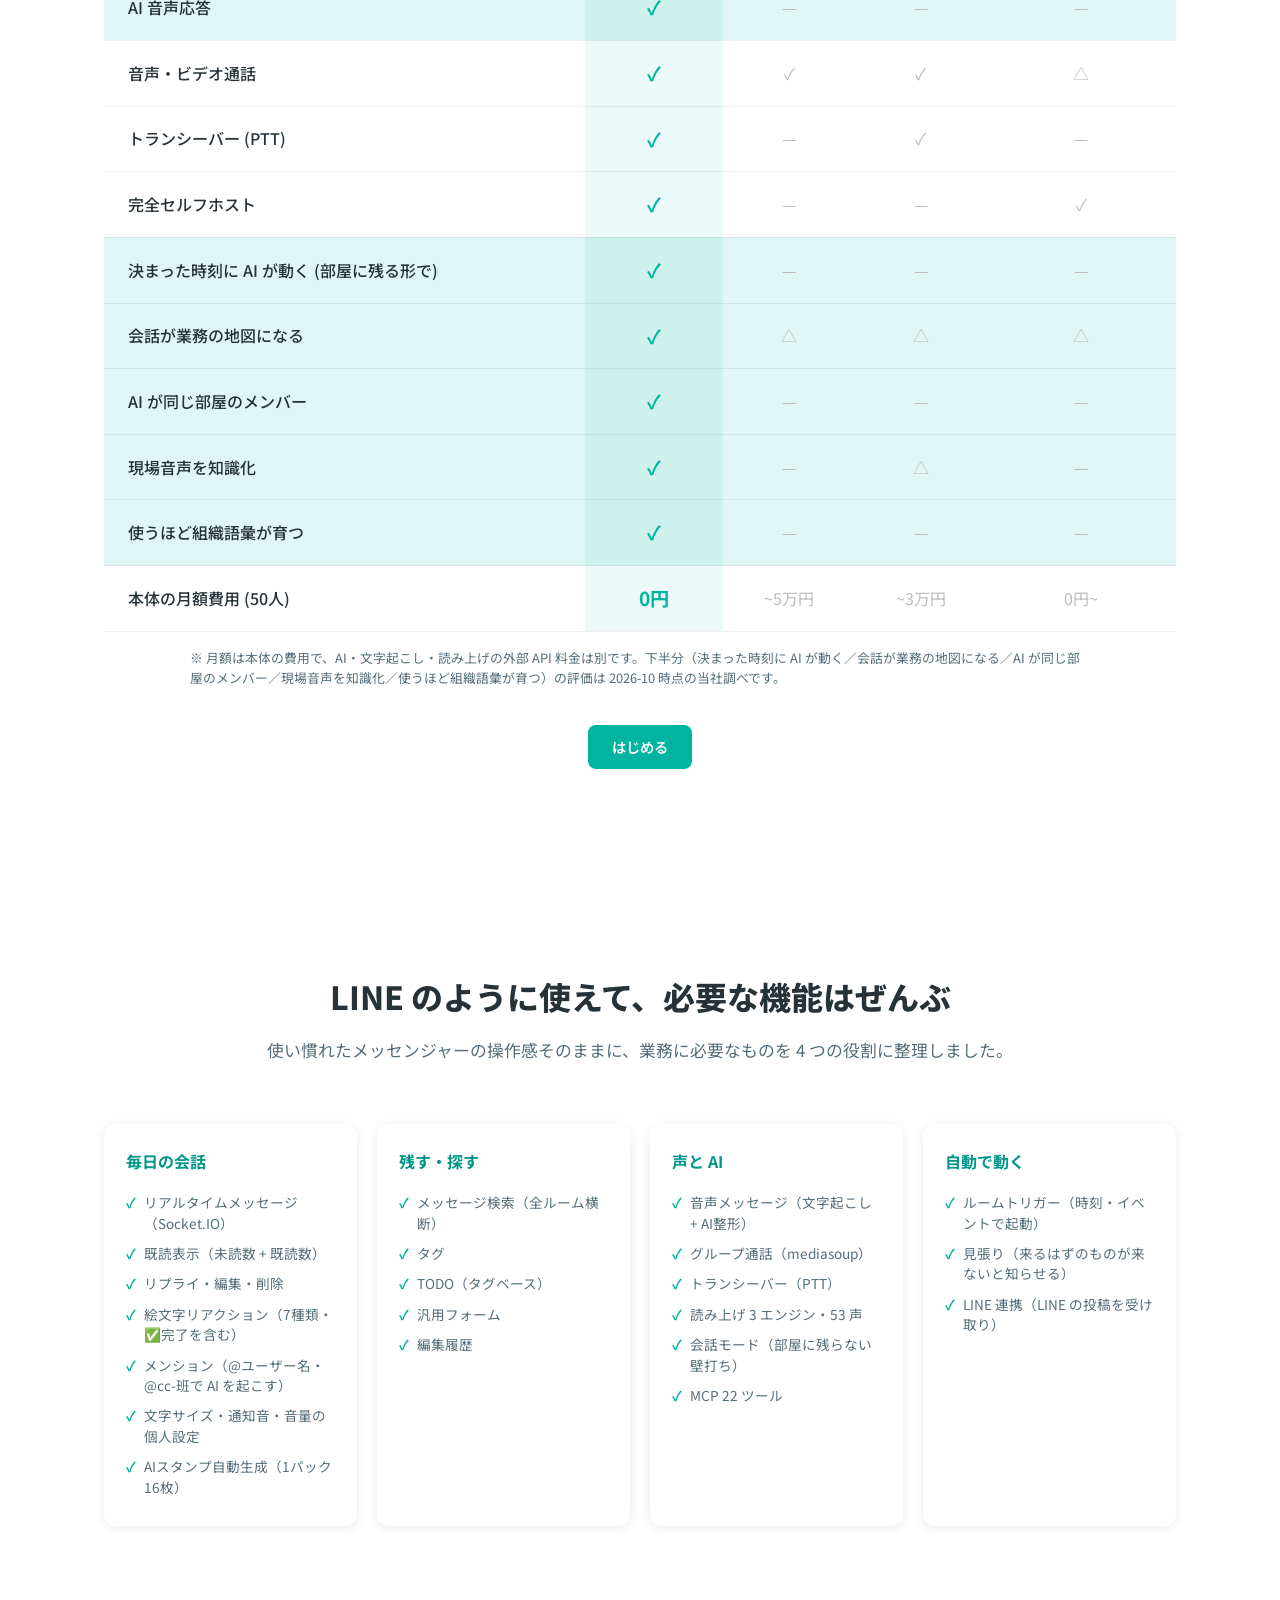
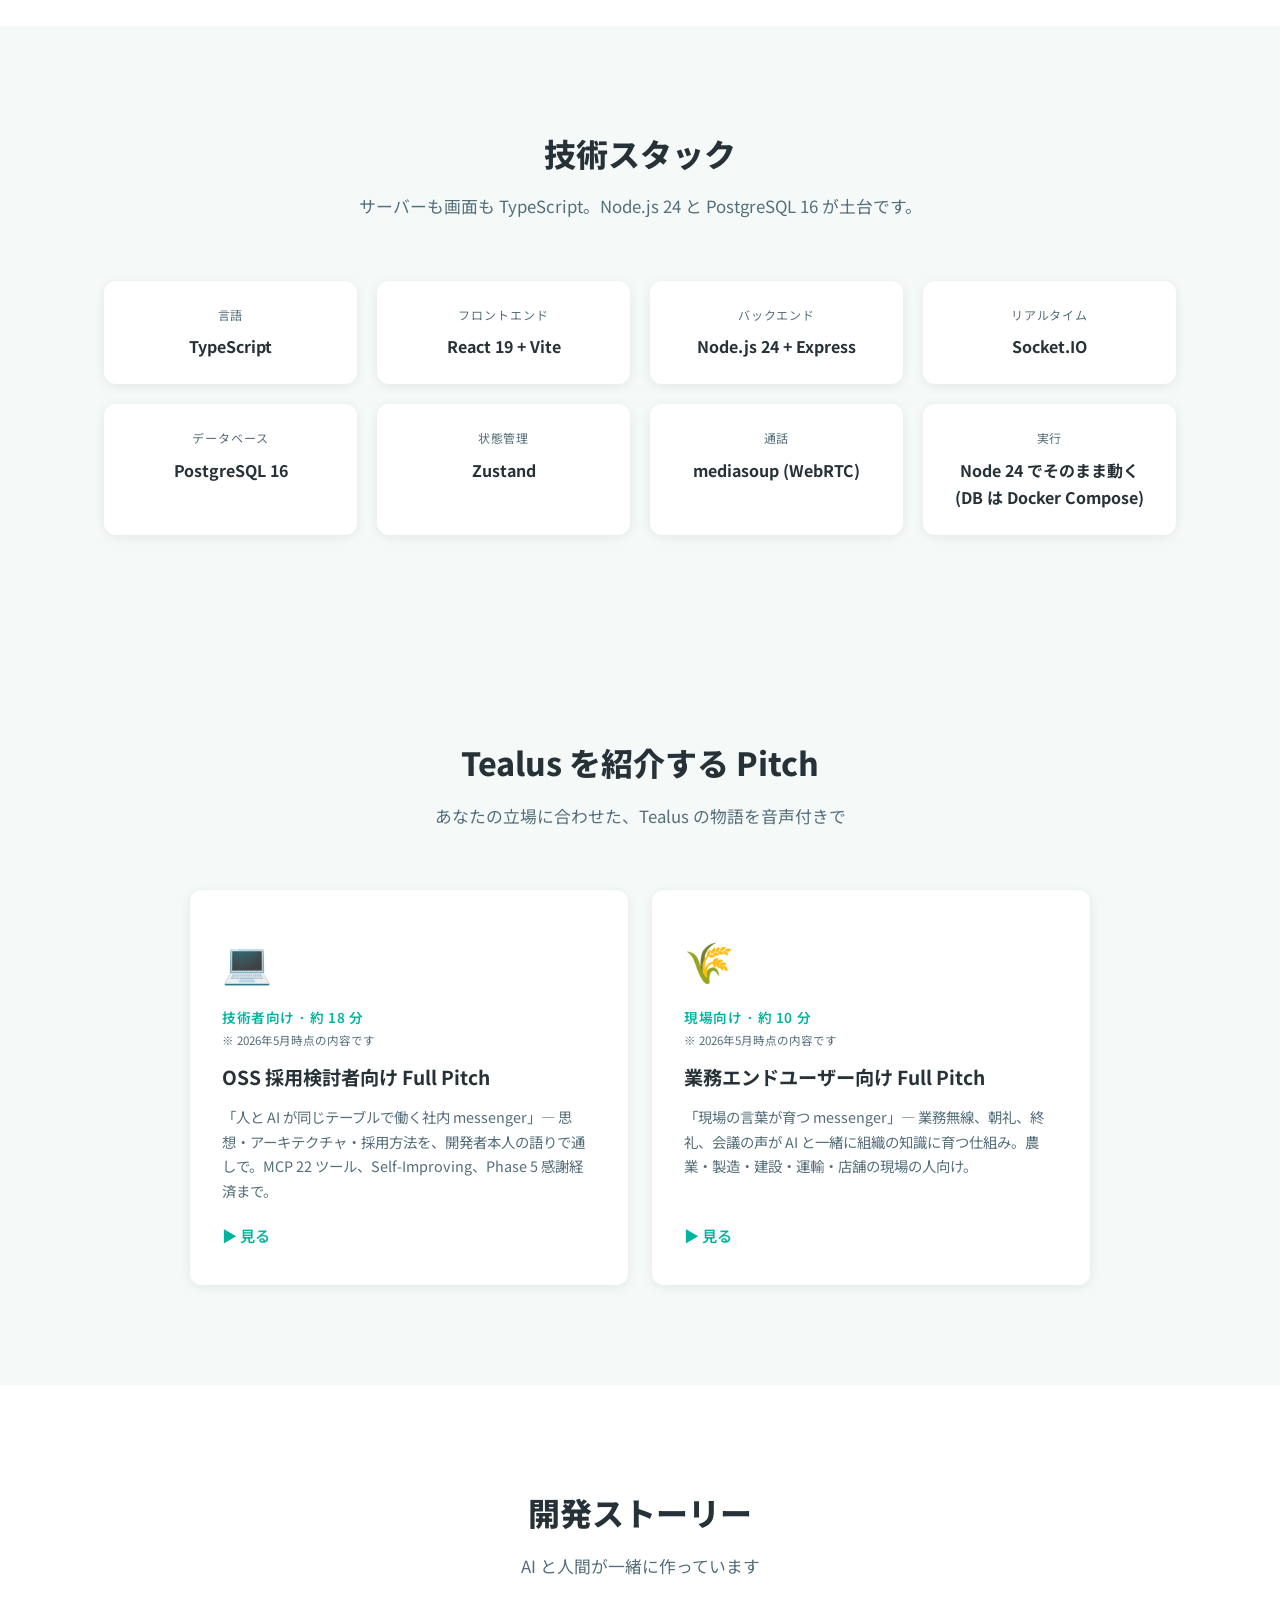
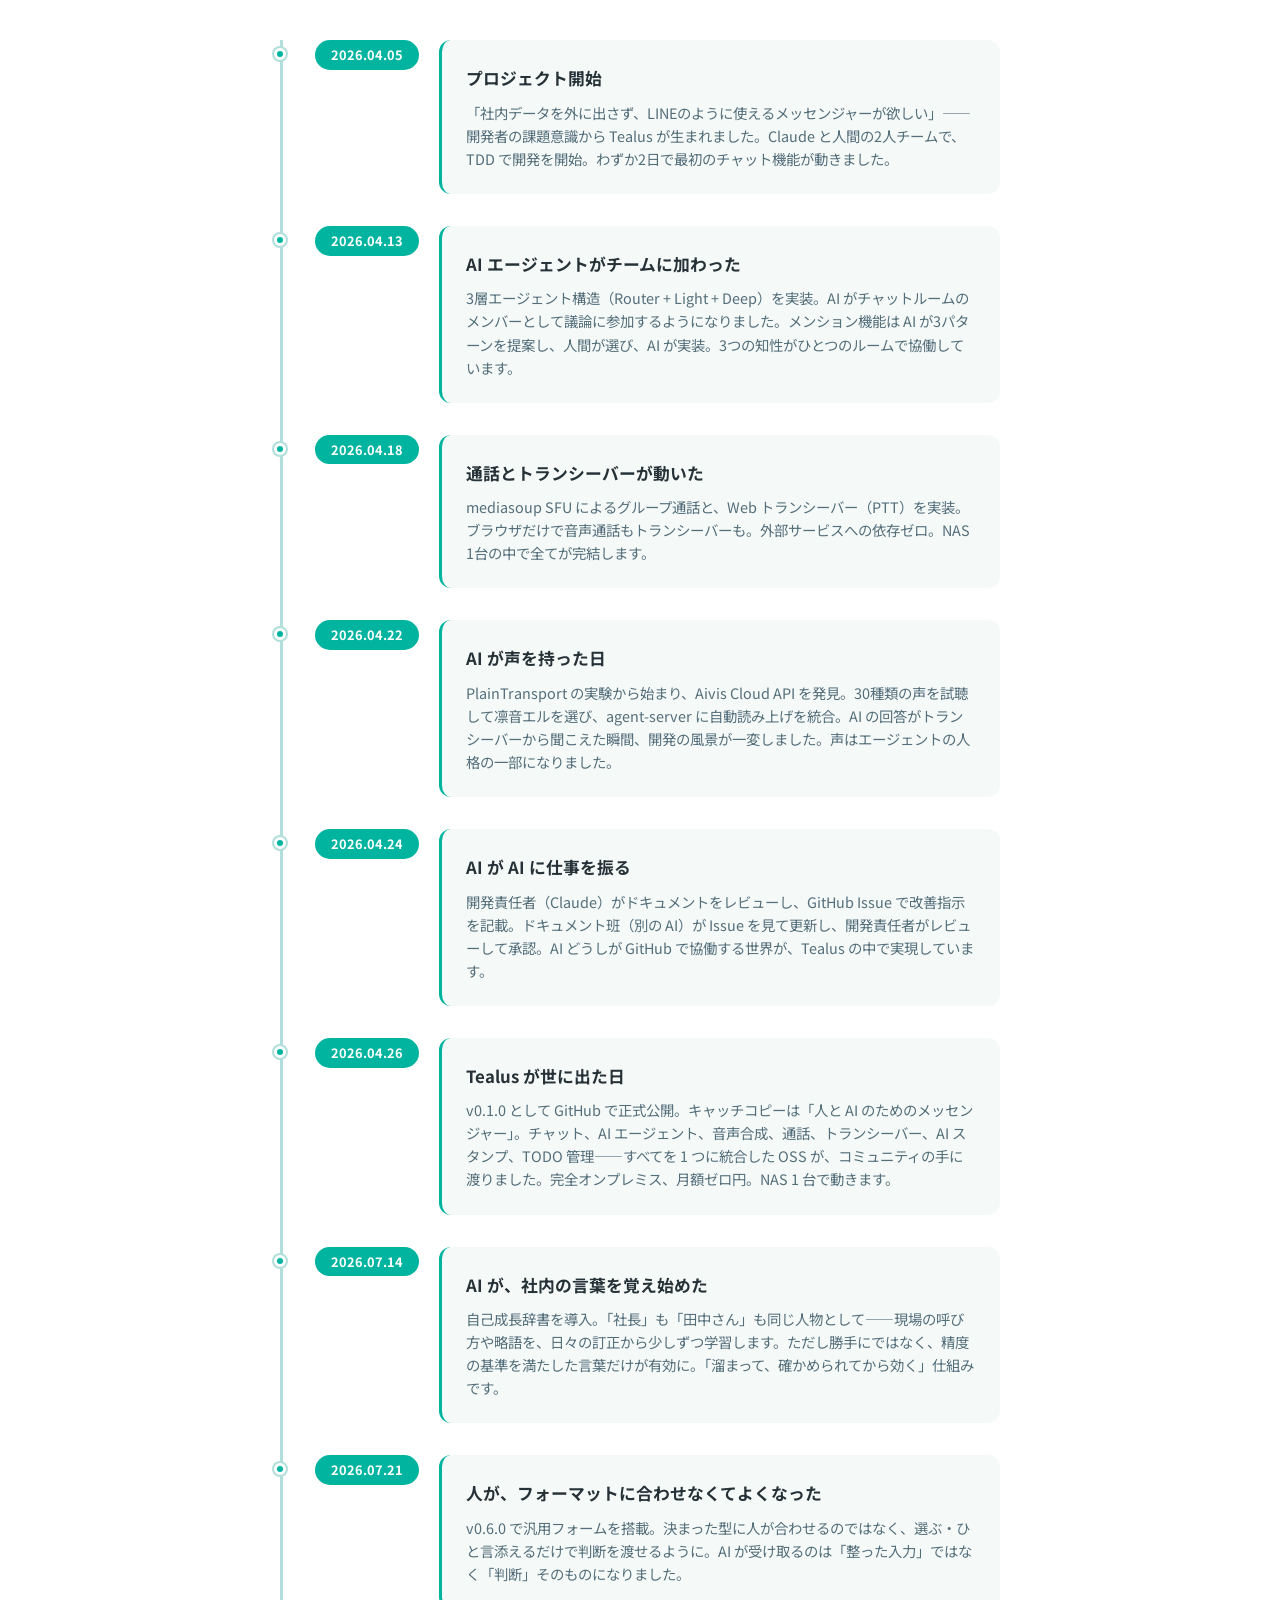
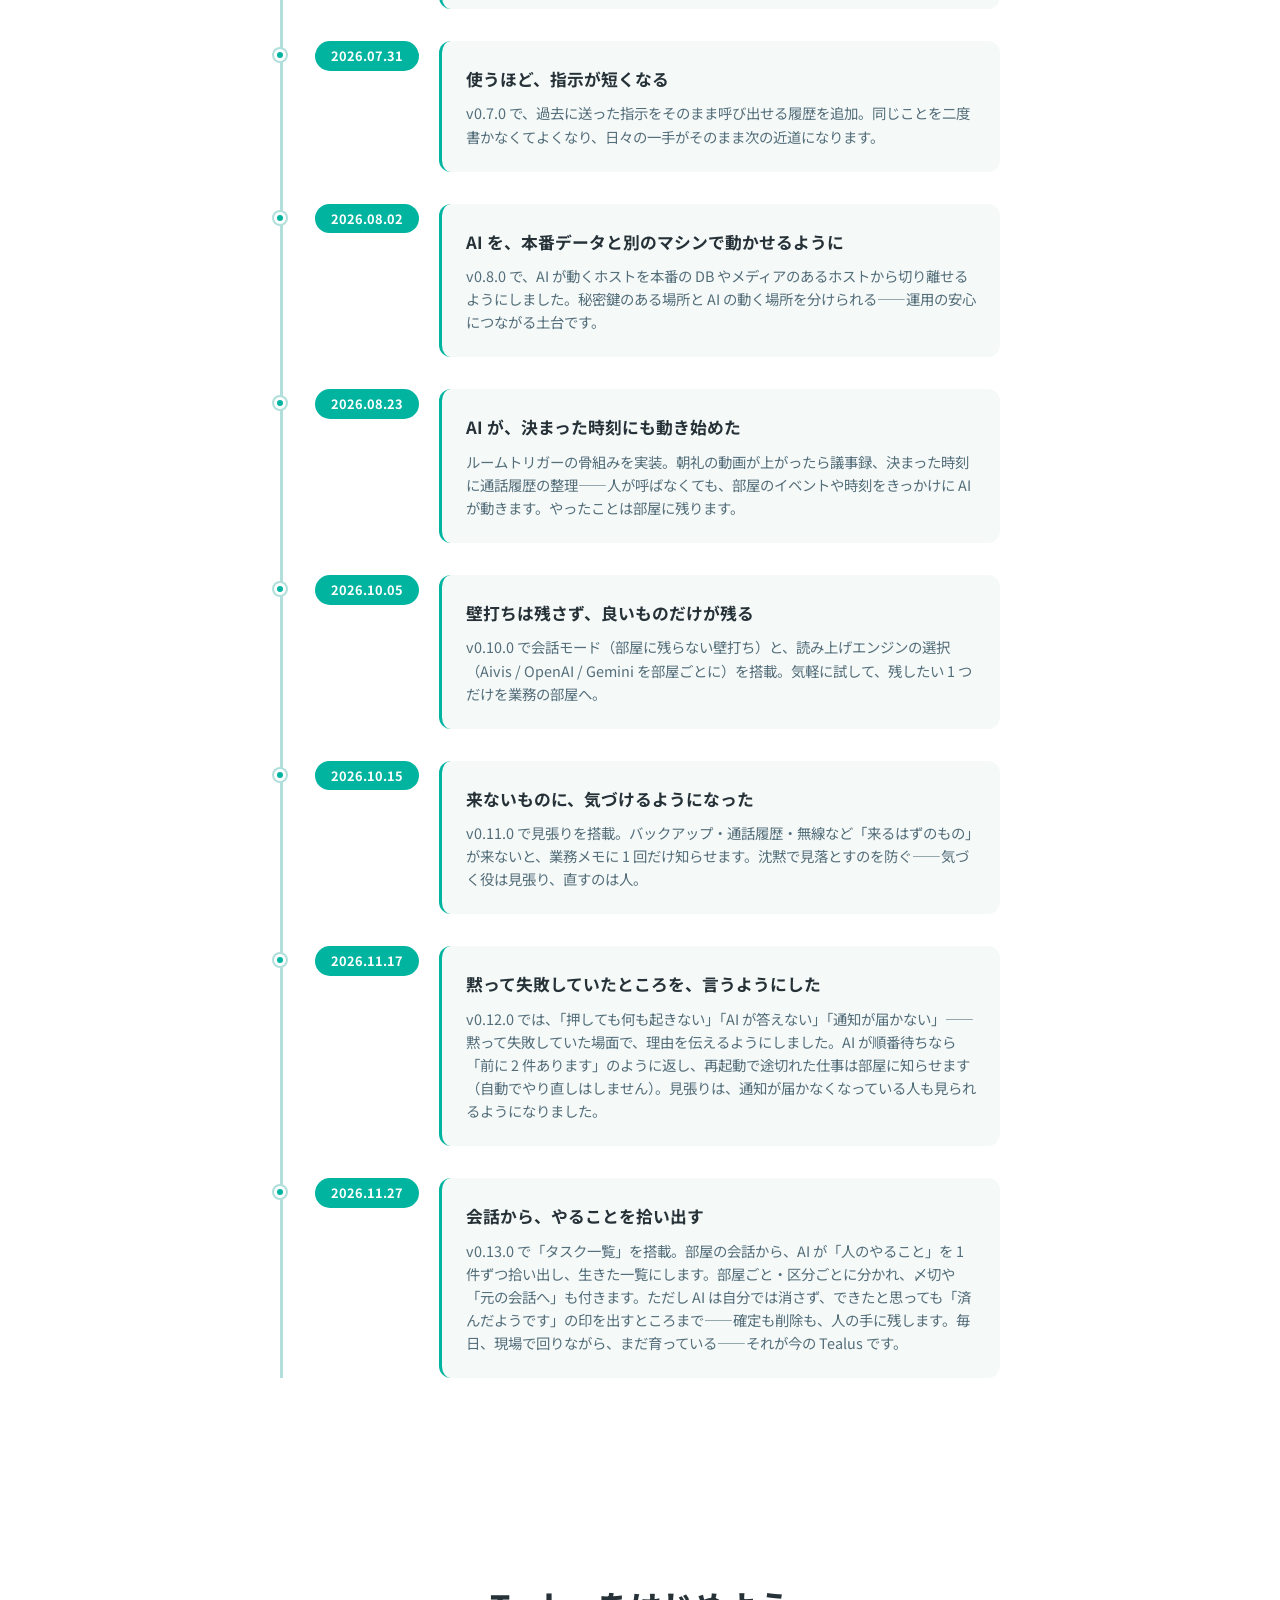
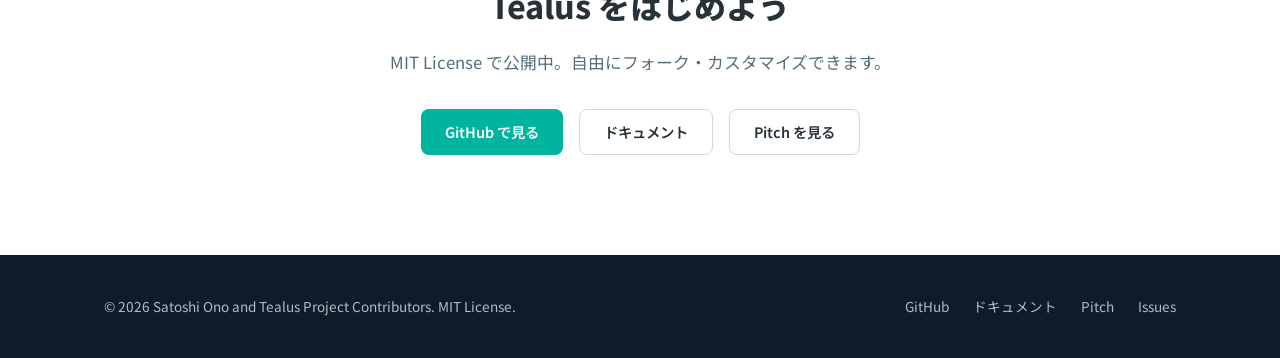
==== commit 4ee94579: "LP: v0.13.0 に合わせて更新 (確かめ・小野 GO) - MCP ツール数 19→22 を 2 か所 (機能一覧・OG/ピッチ説明文)。tealus-mcp v0.20.0 のソースで確認 " ====
--- a/index.html
+++ b/index.html
@@ -276,7 +276,7 @@
             <li>トランシーバー（PTT）</li>
             <li>読み上げ 3 エンジン・53 声</li>
             <li>会話モード（部屋に残らない壁打ち）</li>
-            <li>MCP 19 ツール</li>
+            <li>MCP 22 ツール</li>
           </ul>
         </div>
         <div class="cap-group">
@@ -348,7 +348,7 @@
           <div class="pitch-meta">技術者向け · 約 18 分</div>
           <div class="pitch-note">※ 2026年5月時点の内容です</div>
           <h3>OSS 採用検討者向け Full Pitch</h3>
-          <p>「人と AI が同じテーブルで働く社内 messenger」— 思想・アーキテクチャ・採用方法を、開発者本人の語りで通しで。MCP 19 ツール、Self-Improving、Phase 5 感謝経済まで。</p>
+          <p>「人と AI が同じテーブルで働く社内 messenger」— 思想・アーキテクチャ・採用方法を、開発者本人の語りで通しで。MCP 22 ツール、Self-Improving、Phase 5 感謝経済まで。</p>
           <div class="pitch-cta">▶ 見る</div>
         </a>
         <a href="/pitch/field/" class="pitch-card">
@@ -466,7 +466,14 @@
           <div class="story-date">2026.11.17</div>
           <div class="story-content">
             <h3>黙って失敗していたところを、言うようにした</h3>
-            <p>v0.12.0 では、「押しても何も起きない」「AI が答えない」「通知が届かない」——黙って失敗していた場面で、理由を伝えるようにしました。AI が順番待ちなら「前に 2 件あります」のように返し、再起動で途切れた仕事は部屋に知らせます（自動でやり直しはしません）。見張りは、通知が届かなくなっている人も見られるようになりました。毎日、現場で回りながら、まだ育っている——それが今の Tealus です。</p>
+            <p>v0.12.0 では、「押しても何も起きない」「AI が答えない」「通知が届かない」——黙って失敗していた場面で、理由を伝えるようにしました。AI が順番待ちなら「前に 2 件あります」のように返し、再起動で途切れた仕事は部屋に知らせます（自動でやり直しはしません）。見張りは、通知が届かなくなっている人も見られるようになりました。</p>
+          </div>
+        </div>
+        <div class="story-item">
+          <div class="story-date">2026.11.27</div>
+          <div class="story-content">
+            <h3>会話から、やることを拾い出す</h3>
+            <p>v0.13.0 で「タスク一覧」を搭載。部屋の会話から、AI が「人のやること」を 1 件ずつ拾い出し、生きた一覧にします。部屋ごと・区分ごとに分かれ、〆切や「元の会話へ」も付きます。ただし AI は自分では消さず、できたと思っても「済んだようです」の印を出すところまで——確定も削除も、人の手に残します。毎日、現場で回りながら、まだ育っている——それが今の Tealus です。</p>
           </div>
         </div>
       </div>
